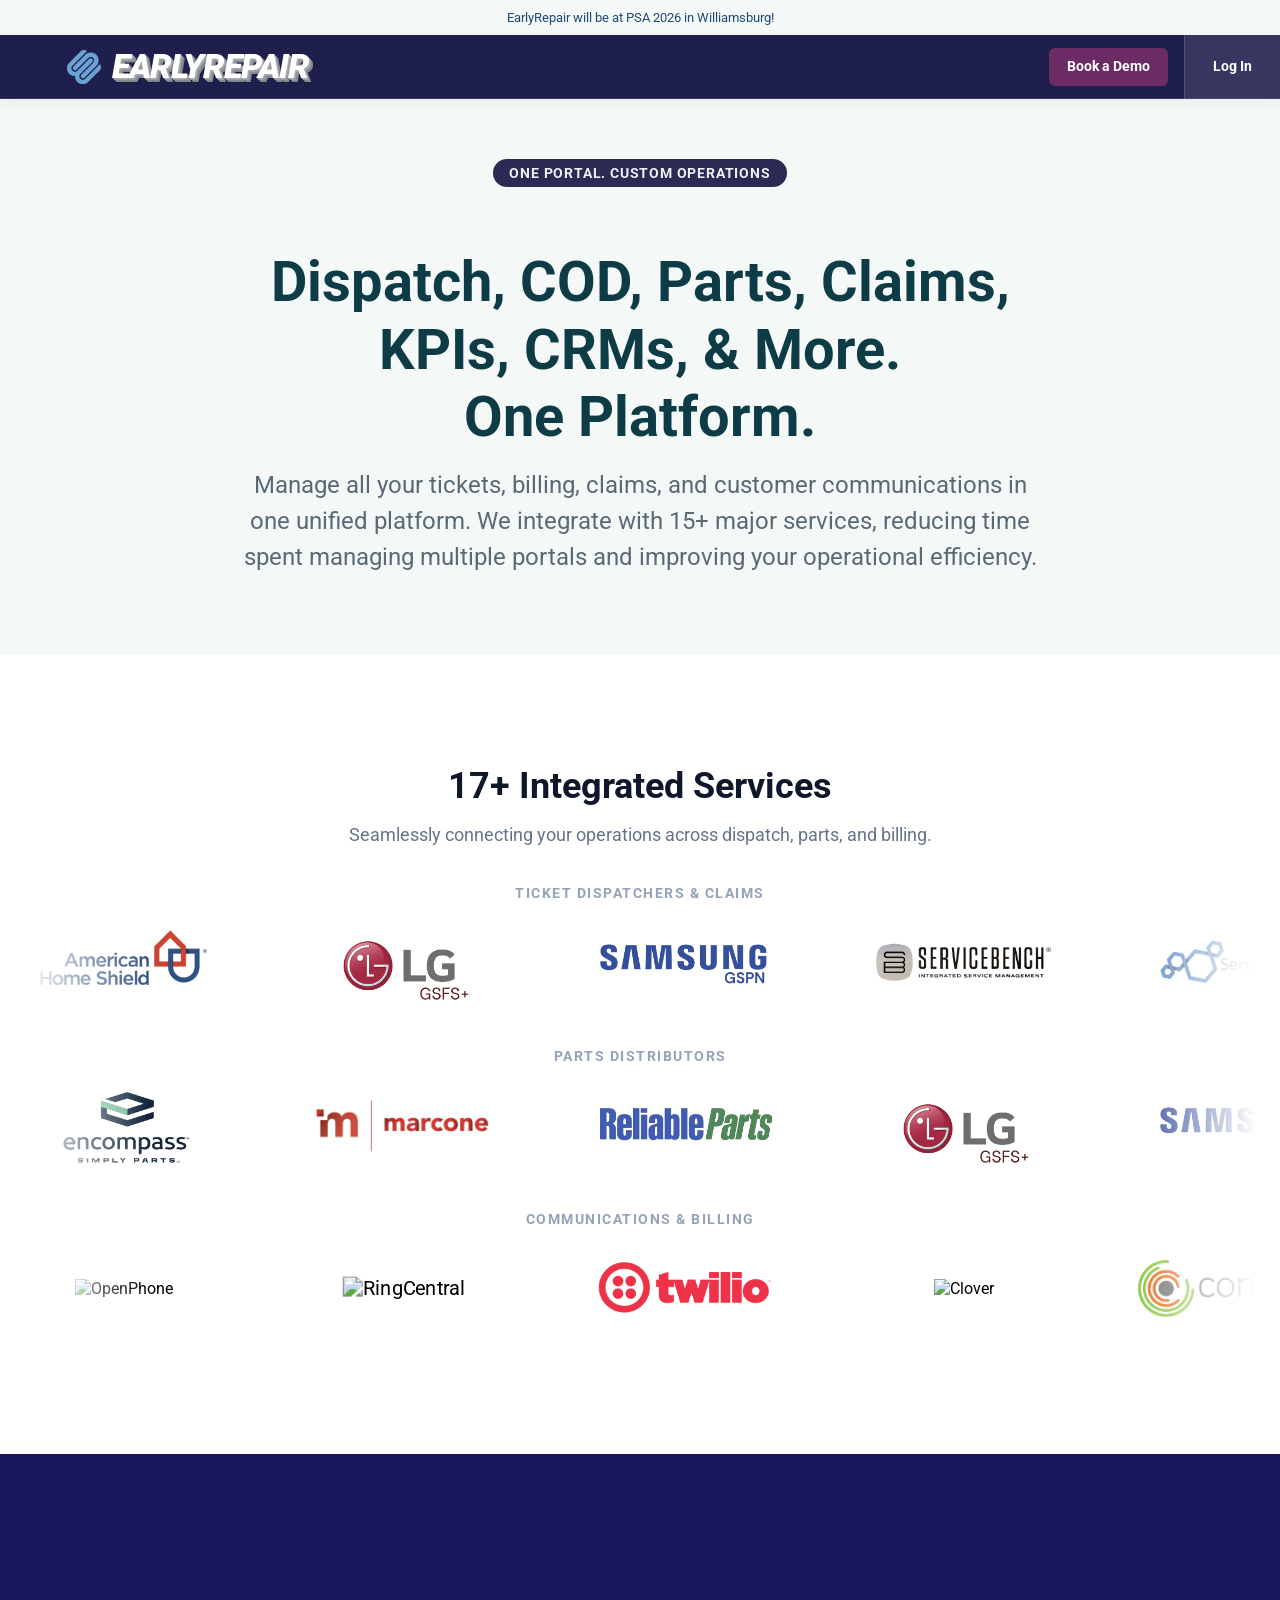
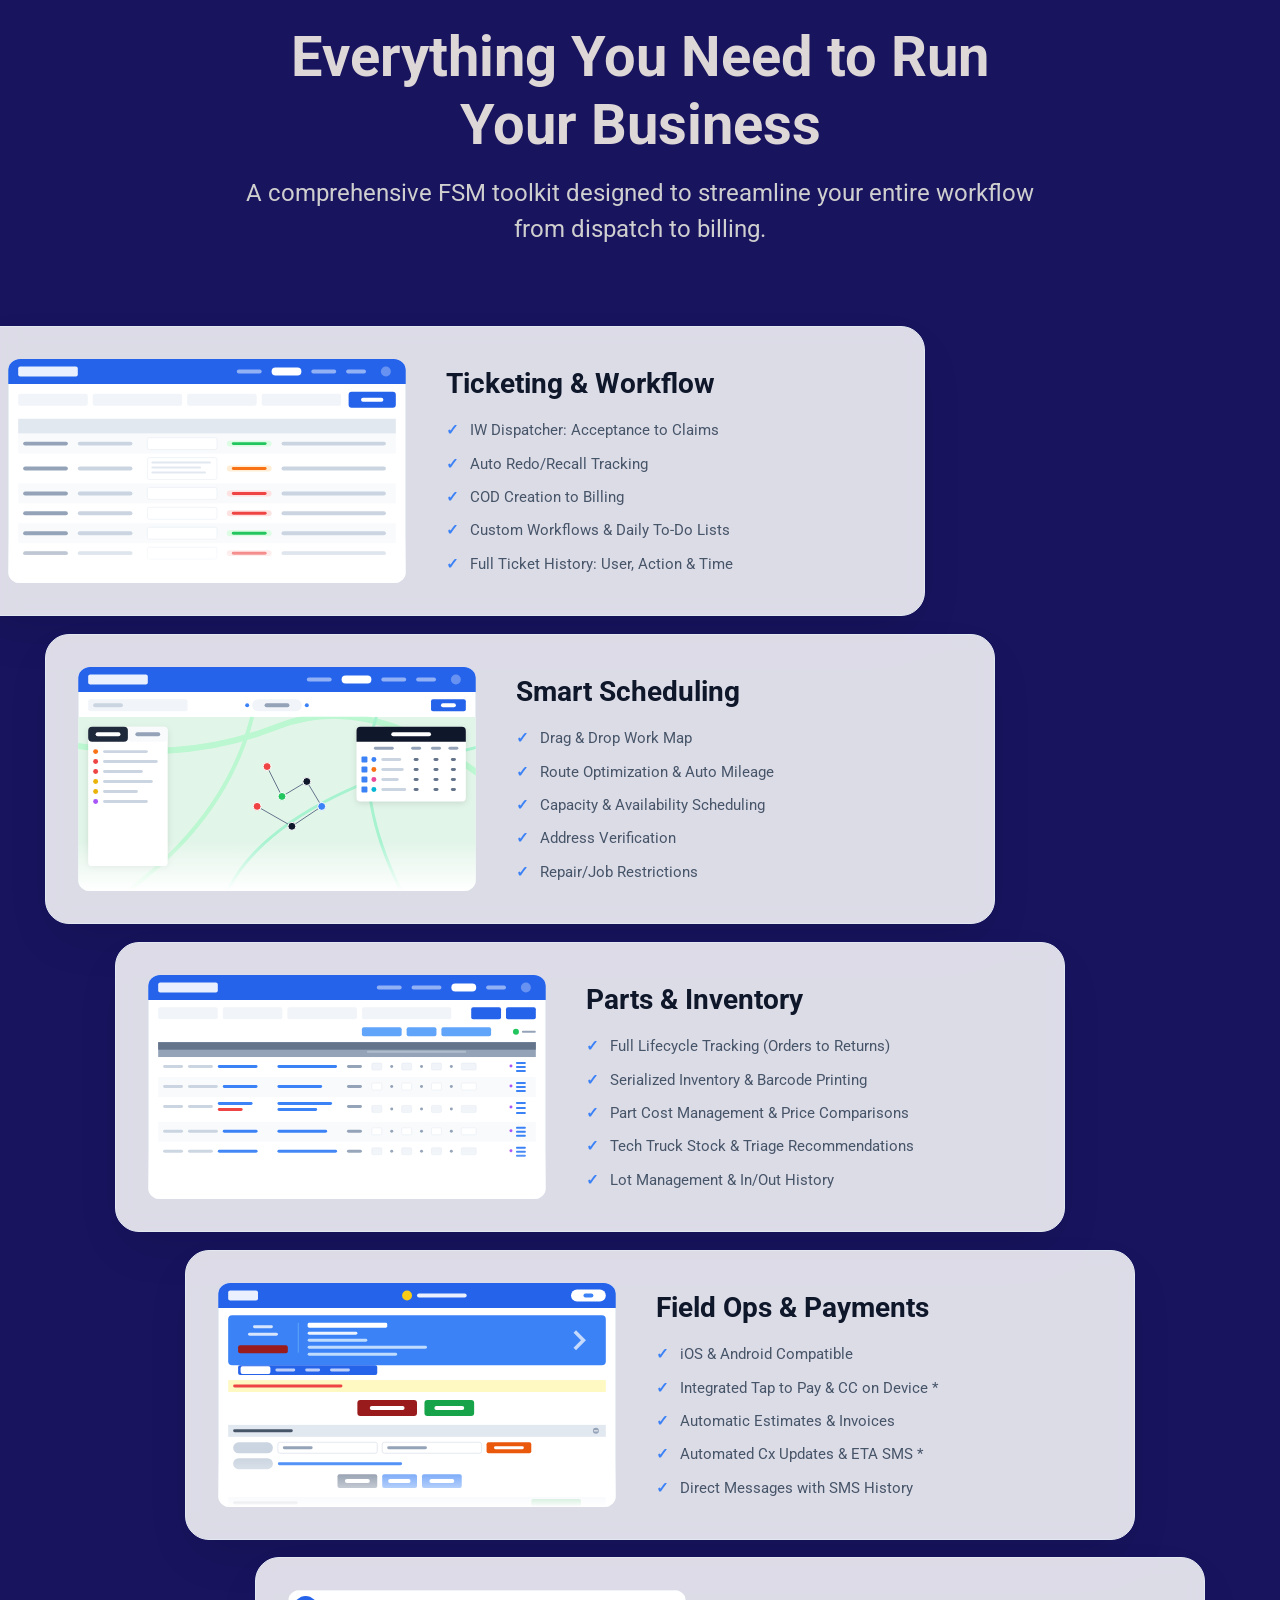
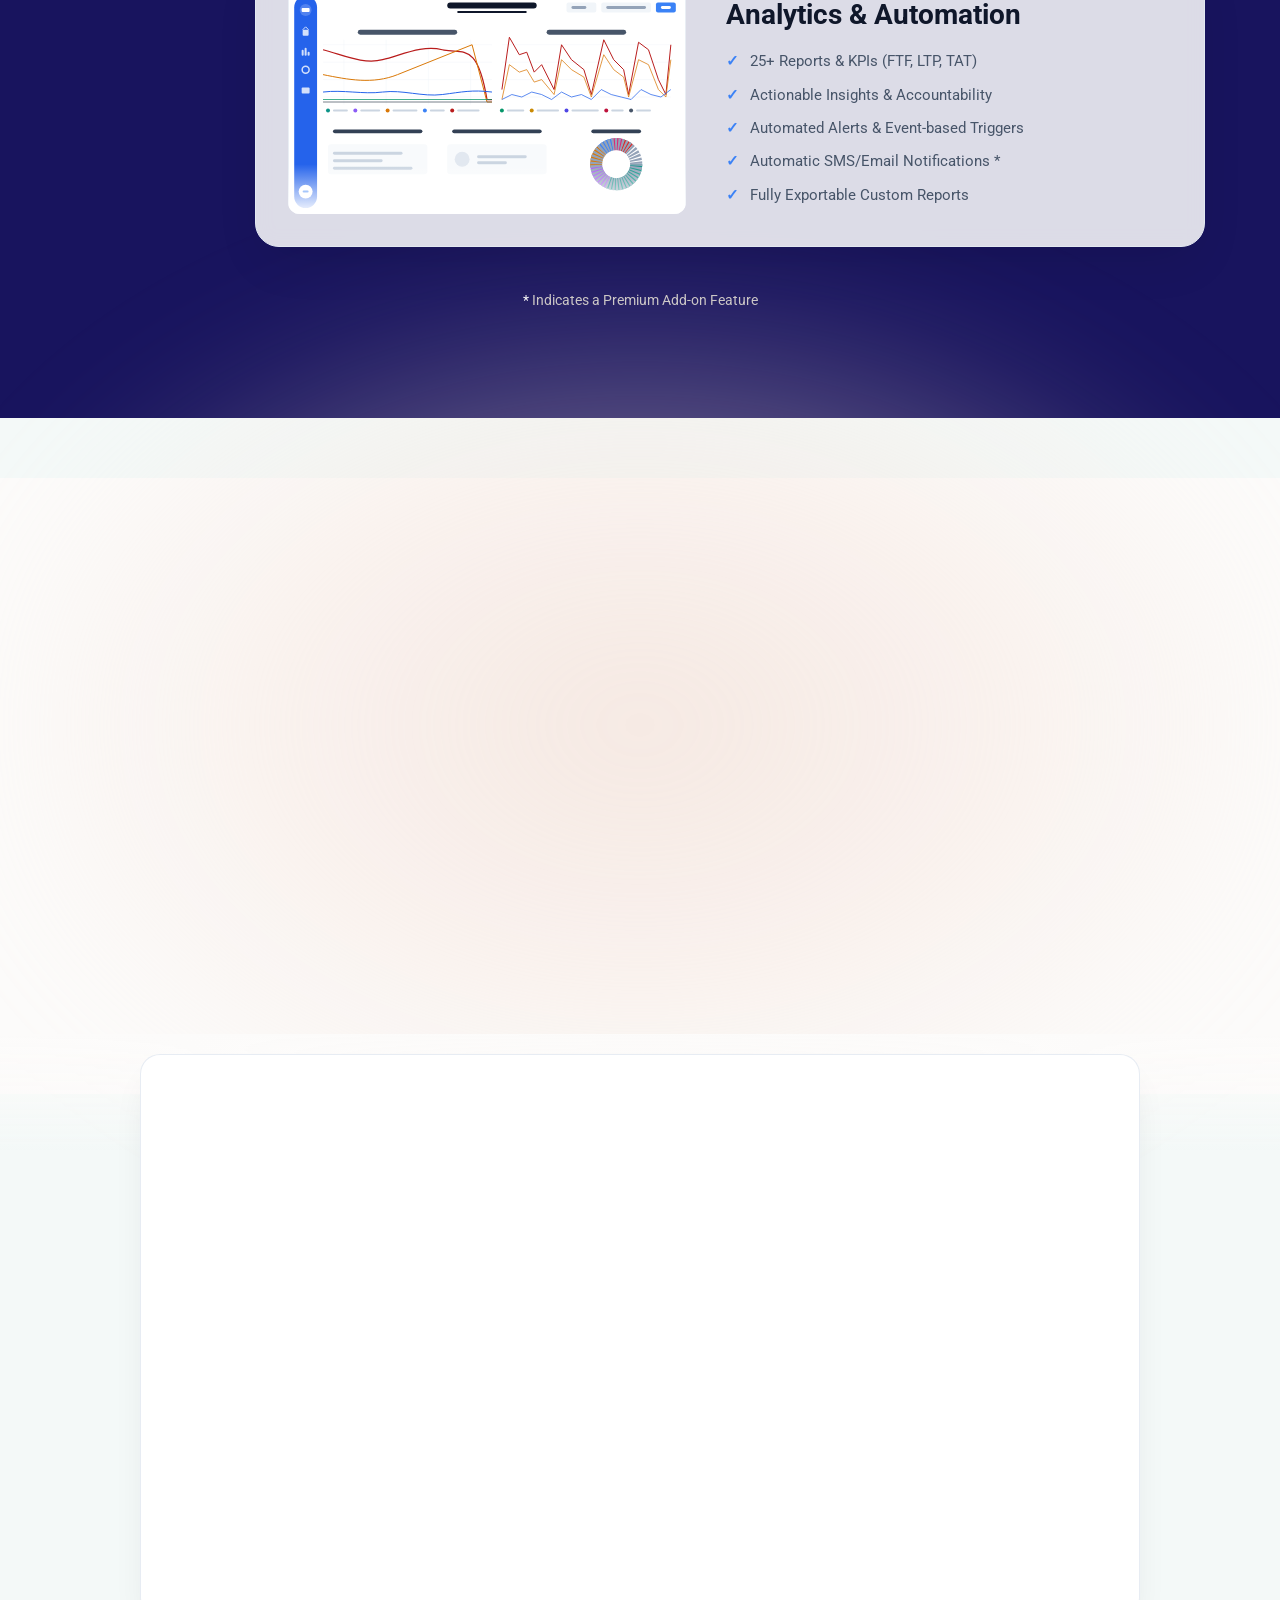
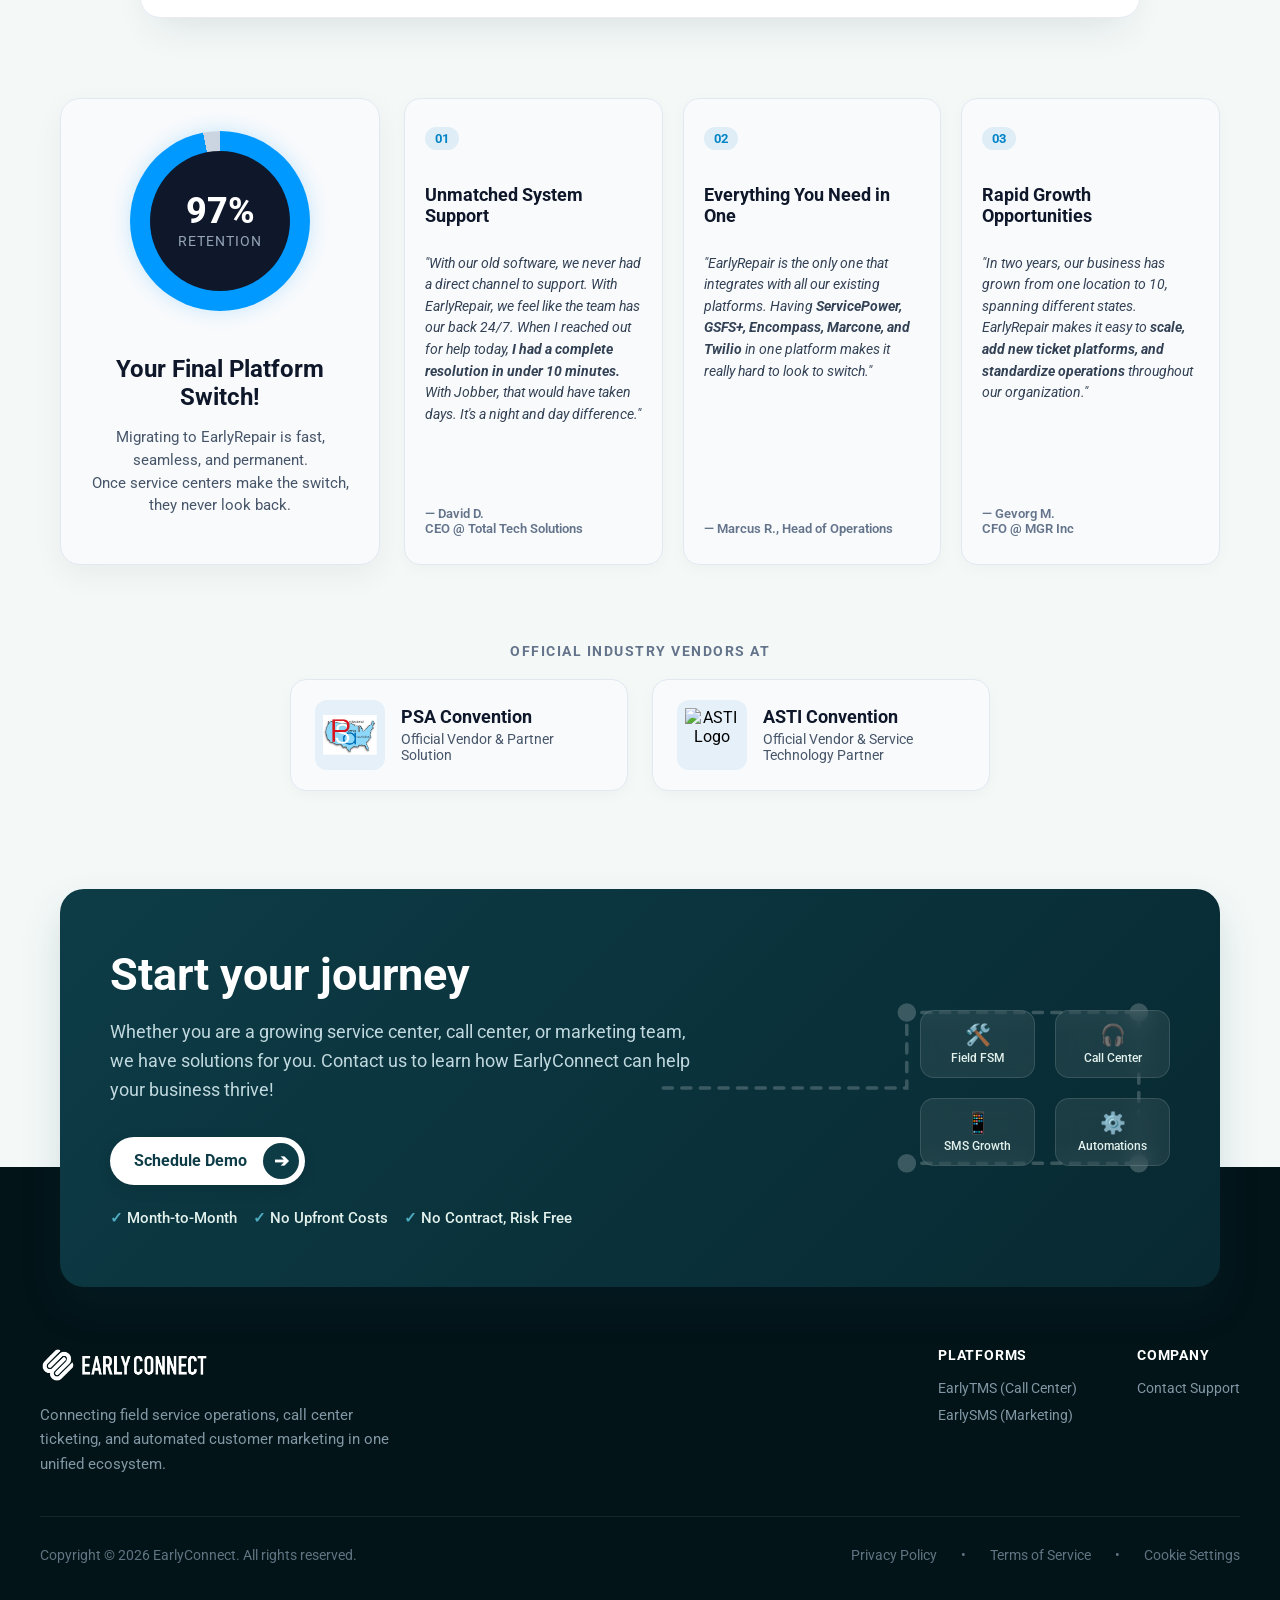
==== index.html @ c6033250 "Add files via upload Added retention and customer quotes. Do not publish until I get permission from" ====
<!DOCTYPE html>
<html lang="en">
<head>
    <meta charset="UTF-8">
    <meta name="viewport" content="width=device-width, initial-scale=1.0">
    <title>EarlyRepair FSM</title>
    <link rel="icon" type="image/png" href="media/logo_symbol_2.png">
    
    <!-- External Stylesheets -->
    <link rel="stylesheet" href="css/ex-common33.css">
    <link rel="stylesheet" href="css/erlandingstyles.css">
    
    <!-- Google Fonts -->
    <link rel="preconnect" href="https://fonts.googleapis.com">
    <link rel="preconnect" href="https://fonts.gstatic.com" crossorigin>
    <link href="https://fonts.googleapis.com/css2?family=Roboto:wght@400;500;700&display=swap" rel="stylesheet">
</head>
<body>

    <!-- Top Announcement Bar -->
    <div class="announcement-bar">
        EarlyRepair will be at PSA 2026 in Williamsburg!
    </div>

<!-- Sticky Full-Width Header -->
<header class="floating-pill">
    <!-- Brand Logo -->
    <a href="#" class="header-logo">
        <img src="media/logo_symbol_2.png" alt="EarlyRepair Icon">
        <span class="logo-text">EARLYREPAIR</span>
    </a>

    <!-- Center Navigation Links -->
    <ul class="top-menu">

    </ul>

    <!-- Right Action Buttons -->
    <div class="header-actions">
        <a href="https://www.earlyconnect.com/demo.html" class="demo-btn">Book a Demo</a>
        <a href="/login.html" class="login-btn-full">Log In</a>
    </div>
</header>

    <!-- Main Background Wrapper -->
    <div class="main-wrapper">

        <!-- Hero Section Title -->
        <div class="hero-title-section reveal-on-scroll">
            <span class="badge-subtitle">One Portal. Custom Operations</span>

            <h2>Dispatch, COD, Parts, Claims, KPIs, CRMs, &amp; More.<br> One Platform.</h2>

            <p>
                Manage all your tickets, billing, claims, and customer communications in one unified platform. We integrate with 15+ major services, reducing time spent managing multiple portals and improving your operational efficiency.
            </p>
        </div>


        <section class="marquee-section">
        <div class="marquee-container">
            
            <div class="marquee-header">
            <h2>17+ Integrated Services</h2>
            <p>Seamlessly connecting your operations across dispatch, parts, and billing.</p>
            </div>

            <!-- 1. TICKET DISPATCHERS & CLAIMS -->
            <div class="marquee-group">
            <h3 class="marquee-title">Ticket Dispatchers & Claims</h3>
            <div class="marquee-wrapper">
                <div class="marquee-track">
                <!-- Set 1 -->
                <div class="marquee-item"><img src="media/logos/AmericanHomeShield.png" alt="AHS"></div>
                <div class="marquee-item"><img src="media/logos/LGGSFS.png" alt="LG GSFS+"></div>
                <div class="marquee-item"><img src="media/logos/SamsungGSPN.png" alt="Samsung GSPN"></div>
                <div class="marquee-item"><img src="media/logos/ServiceBench.png" alt="ServiceBench"></div>
                <div class="marquee-item"><img src="media/logos/ServicePower.png" alt="ServicePower"></div>
                <!-- Set 2 (Duplicated for seamless infinite loop) -->
                <div class="marquee-item"><img src="media/logos/AmericanHomeShield.png" alt="AHS"></div>
                <div class="marquee-item"><img src="media/logos/LGGSFS.png" alt="LG GSFS+"></div>
                <div class="marquee-item"><img src="media/logos/SamsungGSPN.png" alt="Samsung GSPN"></div>
                <div class="marquee-item"><img src="media/logos/ServiceBench.png" alt="ServiceBench"></div>
                <div class="marquee-item"><img src="media/logos/ServicePower.png" alt="ServicePower"></div>
                </div>
            </div>
            </div>

            <!-- 2. PARTS DISTRIBUTORS -->
            <div class="marquee-group">
            <h3 class="marquee-title">Parts Distributors</h3>
            <div class="marquee-wrapper">
                <!-- Adding reverse class to scroll the opposite direction -->
                <div class="marquee-track reverse">
                <!-- Set 1 -->
                <div class="marquee-item"><img src="media/logos/Encompass.png" alt="Encompass"></div>
                <div class="marquee-item"><img src="media/logos/Marcone.png" alt="Marcone"></div>
                <div class="marquee-item"><img src="media/logos/ReliableParts.png" alt="Reliable Parts"></div>
                <div class="marquee-item"><img src="media/logos/LGGSFS.png" alt="LG GSFS+"></div>
                <div class="marquee-item"><img src="media/logos/SamsungGSPN.png" alt="Samsung GSPN"></div>

                <!-- Set 2 -->
                <div class="marquee-item"><img src="media/logos/Encompass.png" alt="Encompass"></div>
                <div class="marquee-item"><img src="media/logos/Marcone.png" alt="Marcone"></div>
                <div class="marquee-item"><img src="media/logos/ReliableParts.png" alt="Reliable Parts"></div>
                <div class="marquee-item"><img src="media/logos/LGGSFS.png" alt="LG GSFS+"></div>
                <div class="marquee-item"><img src="media/logos/SamsungGSPN.png" alt="Samsung GSPN"></div>
                </div>
            </div>
            </div>

            <!-- 3. COMMUNICATIONS & BILLING -->
            <div class="marquee-group">
            <h3 class="marquee-title">Communications & Billing</h3>
            <div class="marquee-wrapper">
                <div class="marquee-track">
                <!-- Set 1 -->
                <div class="marquee-item"><img src="media/logos/OpenPhone.png" alt="OpenPhone"></div>
                <div class="marquee-item"><img src="media/logos/RingCentral.png" alt="RingCentral"></div>
                <div class="marquee-item"><img src="media/logos/Twilio.png" alt="Twilio"></div>
                <div class="marquee-item"><img src="media/logos/Clover.png" alt="Clover"></div>
                <div class="marquee-item"><img src="media/logos/Converge.png" alt="Converge"></div>
                <div class="marquee-item"><img src="media/logos/Square.png" alt="Square"></div>
                <div class="marquee-item"><img src="media/logos/iWallet.png" alt="iWallet"></div>

                <!-- Set 2 -->
                <div class="marquee-item"><img src="media/logos/OpenPhone.png" alt="OpenPhone"></div>
                <div class="marquee-item"><img src="media/logos/RingCentral.png" alt="RingCentral"></div>
                <div class="marquee-item"><img src="media/logos/Twilio.png" alt="Twilio"></div>
                <div class="marquee-item"><img src="media/logos/Clover.png" alt="Clover"></div>
                <div class="marquee-item"><img src="media/logos/Converge.png" alt="Converge"></div>
                <div class="marquee-item"><img src="media/logos/Square.png" alt="Square"></div>
                <div class="marquee-item"><img src="media/logos/iWallet.png" alt="iWallet"></div>
                </div>
            </div>
            </div>

        </div>
        </section>


    <section class="features-section">
    <div class="features-container">
        <div class="hero-title-section reveal-on-scroll">

        <h2 style="color: #ddd7d7">Everything You Need to Run Your Business</h2>
        <p style="color: #cfcfcf">A comprehensive FSM toolkit designed to streamline your entire workflow from dispatch to billing.</p>
        </div>

        <!-- Notice the new wrapper class: features-stack -->
        <div class="features-stack">
        
        <!-- Card 1 -->
        <div class="feature-card">
            <div class="card-image">
            <!-- Replace this src with your actual app screenshot/image -->
            <img src="media/svg/tickets.svg" alt="Ticketing and Workflow">
            </div>
            <div class="card-content">
            <h3>Ticketing & Workflow</h3>
            <ul>
                <li>IW Dispatcher: Acceptance to Claims</li>
                <li>Auto Redo/Recall Tracking</li>
                <li>COD Creation to Billing</li>
                <li>Custom Workflows & Daily To-Do Lists</li>
                <li>Full Ticket History: User, Action & Time</li>
            </ul>
            </div>
        </div>

        <!-- Card 2 -->
        <div class="feature-card">
            <div class="card-image">
            <img src="media/svg/workmap.svg" alt="Smart Scheduling">
            </div>
            <div class="card-content">
            <h3>Smart Scheduling</h3>
            <ul>
                <li>Drag & Drop Work Map</li>
                <li>Route Optimization & Auto Mileage</li>
                <li>Capacity & Availability Scheduling</li>
                <li>Address Verification</li>
                <li>Repair/Job Restrictions</li>
            </ul>
            </div>
        </div>

        <!-- Card 3 -->
        <div class="feature-card">
            <div class="card-image">
            <img src="media/svg/parts.svg" alt="Parts and Inventory">
            </div>
            <div class="card-content">
            <h3>Parts & Inventory</h3>
            <ul>
                <li>Full Lifecycle Tracking (Orders to Returns)</li>
                <li>Serialized Inventory & Barcode Printing</li>
                <li>Part Cost Management & Price Comparisons</li>
                <li>Tech Truck Stock & Triage Recommendations</li>
                <li>Lot Management & In/Out History</li>
            </ul>
            </div>
        </div>

        <!-- Card 4 -->
        <div class="feature-card">
            <div class="card-image">
            <img src="media/svg/mobile.svg" alt="Field Ops and Payments">
            </div>
            <div class="card-content">
            <h3>Field Ops & Payments</h3>
            <ul>
                <li>iOS & Android Compatible</li>
                <li>Integrated Tap to Pay & CC on Device <span class="premium-mark">*</span></li>
                <li>Automatic Estimates & Invoices</li>
                <li>Automated Cx Updates & ETA SMS <span class="premium-mark">*</span></li>
                <li>Direct Messages with SMS History</li>
            </ul>
            </div>
        </div>

        <!-- Card 5 -->
        <div class="feature-card">
            <div class="card-image">
            <img src="media/svg/reports.svg" alt="Analytics and Automation">
            </div>
            <div class="card-content">
            <h3>Analytics & Automation</h3>
            <ul>
                <li>25+ Reports & KPIs (FTF, LTP, TAT)</li>
                <li>Actionable Insights & Accountability</li>
                <li>Automated Alerts & Event-based Triggers</li>
                <li>Automatic SMS/Email Notifications <span class="premium-mark">*</span></li>
                <li>Fully Exportable Custom Reports</li>
            </ul>
            </div>
        </div>

        </div>
        
        <!-- Premium Feature Footer -->
        <div class="premium-footer"; style="color: #cac6c6">
        <span class="premium-mark"; style="color: #ffffff">*</span> Indicates a Premium Add-on Feature
        </div>

    </div>
    </section>

        <!-- Problems We Solve Section -->
        <div class="problems-section-wrapper">
            <div class="container">
                <section class="problems-section">
                    <div class="reveal-on-scroll section-header">
                        <span class="section-badge">Built for Service Excellence</span>
                        <h2>Why Choose EarlyRepair</h2>
                    </div>

                    <div class="problems-grid">
                        <!-- Card 1: Portal Hopping -->
                        <div class="reveal-on-scroll delay-1 problem-card">
                            <div>
                                <div class="card-tag">One Portal FSM</div>
                                <h3>No More Portal Hopping</h3>
                                <p class="problem-text">
                                    <span>✕</span> Lost tickets, delayed claims, forgotten customers, 12+ logins.
                                </p>
                                <p class="solution-text">
                                    Manage all your tickets, parts, claims, and customer communications in one unified platform to create one unified workflow for your service center.
                                </p>
                            </div>
                        </div>

                        <!-- Card 2: TMS -->
                        <div class="reveal-on-scroll delay-2 problem-card">
                            <div>
                                <div class="card-tag">Accurate, Integrated Parts</div>
                                <h3>No More Parts/Invoice Limbo</h3>
                                <p class="problem-text">
                                    <span>✕</span> Lost parts, missing invoices, no history, and no accountability for expensive parts.
                                </p>
                                <p class="solution-text">
                                    Serialized Parts Inventory, Warranty Invoice Tracking, and Full Parts In/Out History keeps you from losing expensive parts and invoice searching headaches.
                                </p>
                            </div>
                        </div>

                        <!-- Card 3: Marketing -->
                        <div class="reveal-on-scroll delay-3 problem-card">
                            <div>
                                <div class="card-tag">Market Leading System Support</div>
                                <h3>No More Waiting Weeks for Support</h3>
                                <p class="problem-text">
                                    <span>✕</span> Unanswered support tickets, delayed responses, and frustrating AI chatbots.
                                </p>
                                <p class="solution-text">
                                    We provide direct access to our support team and take pride in the speed and efficiency of our support, so you can get back to business without unnecessary delays.
                                </p>
                            </div>
                        </div>
                    </div>
                </section>
            </div>
        </div>
<!-- Video Showcase Section -->
<section class="video-showcase-section">
  <!-- Desktop / Tablet Embed -->
  <div class="video-container-wrapper desktop-video-only">
    <div class="tella-responsive-embed">
      <iframe
        src="https://www.tella.tv/video/vid_cmjbu11z2001804l44kgog81q/embed?b=0&title=1&a=1&loop=0&t=0&muted=0&wt=1&o=1"
        allow="autoplay; fullscreen; picture-in-picture"
        webkitallowfullscreen
        mozallowfullscreen
        allowfullscreen
        frameborder="0"
        class="tella-iframe"
      ></iframe>
    </div>
  </div>

  <!-- Mobile Only Button Container -->
  <div class="mobile-video-cta-wrapper">
    <a 
      href="https://www.tella.tv/video/vid_cmjbu11z2001804l44kgog81q" 
      target="_blank" 
      rel="noopener noreferrer" 
      class="mobile-video-btn"
    >
      <span class="play-icon">▶</span>
      <span>Watch Demo Video</span>
    </a>
  </div>
</section>


  <script async src="https://js.tella.tv/embed/v1.js"></script>


<!-- Customer Retention Showcase Section -->
<section class="retention-section">
  <div class="retention-container">
    
    <!-- Left Column: Pie Chart Stat -->
    <div class="retention-stat-card">
      <div class="pie-chart-wrapper">
        <div class="pie-chart" style="--percentage: 97%;">
          <div class="pie-center">
            <span class="stat-number">97%</span>
            <span class="stat-label">Retention</span>
          </div>
        </div>
      </div>
      <div class="stat-content">
        <h2 class="retention-title">Your Final Platform Switch!</h2>
        <p class="retention-subtitle">Migrating to EarlyRepair is fast, seamless, and permanent. <br>Once service centers make the switch, they never look back.</p>
      </div>
    </div>

    <!-- Right Column: 3 Reason Cards -->
    <div class="reasons-grid">
      
      <!-- Card 1 -->
      <div class="reason-card">
        <div class="reason-badge">01</div>
        <h3 class="reason-title">Unmatched System Support</h3>
        <p class="reason-quote">"With our old software, we never had a direct channel to support. With EarlyRepair, we feel like the team has our back 24/7. When I reached out for help today,<b> I had a complete resolution in under 10 minutes.</b> With Jobber, that would have taken days. It's a night and day difference."</p>
        <span class="quote-author">— David D. <br> CEO @ Total Tech Solutions</span>
      </div>

      <!-- Card 2 -->
      <div class="reason-card">
        <div class="reason-badge">02</div>
        <h3 class="reason-title">Everything You Need in One</h3>
        <p class="reason-quote">"EarlyRepair is the only one that integrates with all our existing platforms. Having <b>ServicePower, GSFS+, Encompass, Marcone, and Twilio </b> in one platform makes it really hard to look to switch."</p>
        <span class="quote-author">— Marcus R., Head of Operations</span>
      </div>

      <!-- Card 3 -->
      <div class="reason-card">
        <div class="reason-badge">03</div>
        <h3 class="reason-title">Rapid Growth Opportunities</h3>
        <p class="reason-quote">"In two years, our business has grown from one location to 10, spanning different states. EarlyRepair makes it easy to <b>scale, add new ticket platforms, and standardize operations </b>throughout our organization."</p>
        <span class="quote-author">— Gevorg M. <br> CFO @ MGR Inc</span>
      </div>

    </div>

  </div>
</section>

<br>
<br>
<!-- Vendor Conventions Section -->
<section class="conventions-section">
  <div class="conventions-container">
    <span class="conventions-label">Official Industry Vendors At</span>
    <div class="conventions-grid">
      
      <!-- PSA Card -->
      <div class="convention-card">
        <div class="convention-badge">
          <img src="media/logos/PSA.png" alt="PSA Logo">
        </div>
        <div class="convention-info">
          <h3 class="convention-name">PSA Convention</h3>
          <p class="convention-desc">Official Vendor & Partner Solution</p>
        </div>
      </div>

      <!-- ASTI Card -->
      <div class="convention-card">
        <div class="convention-badge">
          <img src="media/logos/ASTI.png" alt="ASTI Logo">
        </div>
        <div class="convention-info">
          <h3 class="convention-name">ASTI Convention</h3>
          <p class="convention-desc">Official Vendor & Service Technology Partner</p>
        </div>
      </div>

    </div>
  </div>
</section>

<br>
<br>


        <!-- Call to Action Banner Section -->
        <section class="reveal-on-scroll cta-banner-wrapper">
            <div class="cta-banner">
                <!-- SVG Animated Path Graphics -->
                <svg class="cta-banner-bg-svg" viewBox="0 0 500 300" fill="none" xmlns="http://www.w3.org/2000/svg">
                    <path id="animatedDottedPath" 
                        d="M 20 150 H 230 V 85 H 430 V 215 H 230" 
                        stroke="#ffffff" 
                        stroke-width="3" 
                        stroke-dasharray="8 8" 
                        stroke-linecap="round"/>
                    
                    <circle class="path-node node-1" cx="230" cy="85" r="8" fill="#ffffff"/>
                    <circle class="path-node node-2" cx="430" cy="85" r="8" fill="#ffffff"/>
                    <circle class="path-node node-3" cx="430" cy="215" r="8" fill="#ffffff"/>
                    <circle class="path-node node-4" cx="230" cy="215" r="8" fill="#ffffff"/>
                </svg>

            <div class="cta-content">
                <h2>Start your journey</h2>
                <p>
                    Whether you are a growing service center, call center, or marketing team, we have solutions for you. Contact us to learn how EarlyConnect can help your business thrive!
                </p>
                
                <a href="earlyconnect.com/demo.html" class="cta-btn-pill">
                    <span>Schedule Demo</span>
                    <span class="arrow-icon">➔</span>
                </a>

                <!-- New Pricing Micro-Text -->
                <div class="cta-pricing-tags">
                    <span><b style="color: #4eabc0;">✓</b> Month-to-Month</span>
                    <span><b style="color: #4eabc0;">✓</b> No Upfront Costs</span>
                    <span><b style="color: #4eabc0;">✓</b> No Contract, Risk Free</span>
                </div>
            </div>

                <div class="cta-banner-icons">
                    <div class="cta-icon-box">
                        <div class="icon">🛠️</div>
                        <div class="label">Field FSM</div>
                    </div>
                    <div class="cta-icon-box">
                        <div class="icon">🎧</div>
                        <div class="label">Call Center</div>
                    </div>
                    <div class="cta-icon-box">
                        <div class="icon">📱</div>
                        <div class="label">SMS Growth</div>
                    </div>
                    <div class="cta-icon-box">
                        <div class="icon">⚙️</div>
                        <div class="label">Automations</div>
                    </div>
                </div>
            </div>
        </section>

        <!-- Dark Navy Footer Section -->
        <footer class="main-footer">
            <div class="footer-container">
                <div class="footer-top">
                    <div class="footer-brand">
                        <img src="media/logo_color_B1.png" alt="EarlyConnect Logo" class="footer-logo">
                        <p>
                            Connecting field service operations, call center ticketing, and automated customer marketing in one unified ecosystem.
                        </p>
                    </div>

                    <div class="footer-links-group">
                        <div class="footer-col">
                            <h4>Platforms</h4>
                            <ul>
                                <li><a href="https://tms.earlyconnect.com/">EarlyTMS (Call Center)</a></li>
                                <li><a href="https://sms.earlyconnect.com/">EarlySMS (Marketing)</a></li>
                            </ul>
                        </div>

                        <div class="footer-col">
                            <h4>Company</h4>
                            <ul>
                                <li><a href="https://www.earlyconnect.com/Contact/">Contact Support</a></li>
                            </ul>
                        </div>
                    </div>
                </div>

                <div class="footer-bottom">
                    <div>Copyright © 2026 EarlyConnect. All rights reserved.</div>
                    <div class="footer-legal">
                        <a href="#">Privacy Policy</a>
                        <span>•</span>
                        <a href="#">Terms of Service</a>
                        <span>•</span>
                        <a href="#">Cookie Settings</a>
                    </div>
                </div>
            </div>
        </footer>

    </div>

    <!-- Modular JS File -->
    <script src="js/index.js" defer></script>
</body>
</html>
---- css/ex-common33.css ----
label:after { content: ""; clear: both; }
/* input's initial css */
input[type=email], input[type=number], input[type=password], input[type=tel], input[type=text], input[type=time], input[type=date], input[type=month], input[type=search], input[type=week] { height: 35px; border-radius: 5px; border: 1px solid #dedede; text-indent: 7px; }
input[type=checkbox], input[type=radio] { vertical-align: middle; width: 20px; height: 20px; margin: auto 3px auto auto; }
input[type=checkbox] + a { vertical-align: middle; margin-left: 3px; margin-top: auto; margin-bottom: auto; font-weight: normal; }
input[type=checkbox] + label, input[type=radio] + label { vertical-align: middle; margin-left: 3px; margin-top: auto; margin-bottom: auto; font-weight: normal; /*min-width: 70px;*/ }
input[type=email], input[type=number], input[type=password], input[type=text] { padding: 0; width: 100%; }
input[type=number] { text-align: right; padding-right: 7px; }
input[type=time], input[type=date], input[type=month], input[type=week], input[type=tel] { padding: 0; width: 120px; }
input:focus { border: 1px solid black; }
select { height: 35px; padding: 0; border: 1px solid #dedede; border-radius: .25rem; text-indent: 7px; width: 100%; }
textarea { padding: .375rem .3rem; border: 1px solid #dedede; width: 100%; }
a { color: blue; }
a:hover, a:visited { text-decoration: none; }
div { vertical-align: middle; }
:disabled { background-color: lightgray; }
div.guidedInputBox { position: relative; }
div.guidedInputBox input { width: 100%; border: 0; border-radius: 5px; outline: none; color: black; font-size: 1em; transition: 0.5s; }
div.guidedInputBox span { position: absolute; left: 0; padding: 10px; pointer-events: none; font-size: 1em; color: rgba(0,0,0,0.5); text-transform: uppercase; }
div.guidedInputBox input:valid ~ span, div.guidedInputBox input:focus ~ span { color: white; transform: translateX(10px) translateY(-4px); font-size: 0.65em; padding: 0 10px; background: darkslategray; border-left: 1px solid white; border-right: 1px solid white; letter-spacing: 0.2em; }
div.guidedInputBox input:valid, div.guidedInputBox input:focus { border: 1px solid white; }
/* Table */
table.ex_table01 { border-top: 2px solid darkblue; border-bottom: 1px solid darkblue; }
table.ex_table01 > tbody > tr > th { background-color: lightgray; padding: 7px 10px; font-size: medium; font-weight: normal; }
table.ex_table01 > tbody > tr > td { background-color: white; padding: 7px 10px; font-size: medium; font-weight: normal; }
table.ex-table101 > thead > tr > th, table.ex-table101 > tbody > tr > th { padding-left: 5px; }
/* Tab */
.tab_block { display: flex; flex-wrap: wrap; }
.tab_each { display: none; order: 1; width: 100%; }
.tab_block > label { background-color: #f0f0f0; color: black; padding: 17px 10px; width: auto; text-align: center; cursor: pointer; border-right: 1px solid #eee; border-bottom: 1px solid #eee; transition: all 600ms ease-in-out; border-top-left-radius: 10px; border-top-right-radius: 10px; }
.tab_block > input[type="radio"] { display: none; }
.tab_block > input[type="radio"] + label:hover { background-color: lightgray; }
.tab_block > input[type="radio"]:checked + label { background: dodgerblue; color: white; border-right: 1px solid transparent; border-bottom: 1px solid transparent; }
.tab_block > input[type="radio"]:checked + label + .tab_each { display: block; }
/* Tab (old version) */
.tab { padding: 0; background-color: #f1f1f1; border-top-left-radius: 10px; border-top-right-radius: 10px; display: inline-block; }
.tab li { background-color: inherit; float: left; border: none; outline: none; cursor: pointer; padding: 14px 16px; transition: 0.3s; font-size: 17px; border-top-left-radius: 10px; border-top-right-radius: 10px; }
.tab li:hover { background-color: #ddd; }
.tab li.active { background-color: #4285f4; color: white; }
.tabcontent { display: none; /*padding: 6px 0;*/ border-top: none; }
/* Hide Number Arrow */
input::-webkit-outer-spin-button, input::-webkit-inner-spin-button { -webkit-appearance: none; margin: 0; }
/* Chrome, Safari, Edge, Opera */ 
input[type=number] { -moz-appearance: textfield; }
/* Firefox */
/* Top Menu */
ul.top-menu { position: absolute; right: 66px; top: 64px; }
ul.top-menu > li { float: left; margin-left: 5px; }
ul.top-menu > li.has-submenu { position: relative; }
ul.top-menu > li > a { color: white; padding: 6px 25px; border: 1px solid white; border-radius: 5px; }
ul.top-menu > li > a:hover { background-color: darkcyan; color: white !important; }
ul.top-menu > li.has-submenu > ul.submenu { display: none; list-style-type: none; position: absolute; padding: 0; width: max-content; right: 0; background-color: darkcyan; border: solid 1px #f0f0f0; z-index: 100; top: 20px; }
ul.top-menu > li.has-submenu:hover > ul.submenu { display: block; color: white !important; }
ul.top-menu > li.has-submenu > ul.submenu > li { float: none; min-width: 110px; }
ul.top-menu > li.has-submenu > ul.submenu > li:hover { background-color: dodgerblue; }
ul.top-menu > li.has-submenu > ul.submenu > li > a { color: white; font-weight: normal; font-size: 13px; padding: 3px 10px; line-height: 30px; width: 200px; display: block; }
ul.top-menu > li.has-submenu > ul.submenu > li:hover > a { color: white; }
/* File Upload */
label.myUpload { display: inline-block; }
label.myUpload > input[type="file"] { position: fixed; top: -1000px; }
label.myUpload > span { cursor: pointer; }
/* buttons */
.ex_btn { display: inline-block; padding: 3px 10px; color: white !important; font: 11px/11px Tahoma,arial,sans-serif,'Fontawesome'; border-radius: 3px; background-color: dodgerblue; border: 0; text-decoration: none; -webkit-user-select: none; user-select: none; }
.ex_btnS { display: inline-block; padding: 5px 10px; color: white !important; font: 12px/14px Tahoma,arial,sans-serif,'Fontawesome'; border-radius: 3px; background-color: dodgerblue; border: 0; text-decoration: none; -webkit-user-select: none; user-select: none; }
.ex_btnM { display: inline-block; padding: 7px 15px; color: white !important; font: 14px/14px Tahoma,arial,sans-serif,'Fontawesome'; border-radius: 5px; background-color: dodgerblue; border: 0; text-decoration: none; -webkit-user-select: none; user-select: none; }
.ex_btnL { display: inline-block; padding: 8px 20px; color: white !important; font: 17px/17px Tahoma,arial,sans-serif,'Fontawesome'; border-radius: 8px; background-color: dodgerblue; border: 0; text-decoration: none; -webkit-user-select: none; user-select: none; }
.ex_btn:hover, .ex_btnS:hover, .ex_btnM:hover, .ex_btnL:hover { color: beige; }
.ex_btn.medium, .ex_btnS.medium, .ex_btnM.medium, .ex_btnL.medium { padding: 8px 20px; font-size: 12px; }
.ex_btn.blue, .ex_btnS.blue, .ex_btnM.blue, .ex_btnL.blue { background-color: dodgerblue; }
.ex_btn.darkblue, .ex_btnS.darkblue, .ex_btnM.darkblue, .ex_btnL.darkblue { background-color: darkblue; }
.ex_btn.darkgreen, .ex_btnS.darkgreen, .ex_btnM.darkgreen, .ex_btnL.darkgreen { background-color: darkgreen; }
.ex_btn.darkred, .ex_btnS.darkred, .ex_btnM.darkred, .ex_btnL.darkred { background-color: darkred; }
.ex_btn.gray, .ex_btnS.gray, .ex_btnM.gray, .ex_btnL.gray { background-color: #666; }
.ex_btn.green, .ex_btnS.green, .ex_btnM.green, .ex_btnL.green { background-color: green; }
.ex_btn.lightgray, .ex_btnS.lightgray, .ex_btnM.lightgray, .ex_btnL.lightgray { background-color: lightgray; }
.ex_btn.red, .ex_btnS.red, .ex_btnM.red, .ex_btnL.red { background-color: red; }
.ex_infobtn { display: inline-block; padding: 3px 10px; color: black !important; font: 11px/11px Tahoma,arial,sans-serif,'Fontawesome'; border-radius: 3px; background-color: white; border: 0; text-decoration: none; border: 2px solid black; }
.ex_infobtnS { display: inline-block; padding: 5px 10px; color: black !important; font: 12px/14px Tahoma,arial,sans-serif,'Fontawesome'; border-radius: 3px; background-color: white; border: 0; text-decoration: none; border: 2px solid black; }
.ex_infobtnM { display: inline-block; padding: 7px 15px; color: black !important; font: 14px/14px Tahoma,arial,sans-serif,'Fontawesome'; border-radius: 5px; background-color: white; border: 0; text-decoration: none; border: 2px solid black; }
.ex_infobtnL { display: inline-block; padding: 8px 20px; color: black !important; font: 17px/17px Tahoma,arial,sans-serif,'Fontawesome'; border-radius: 8px; background-color: white; border: 0; text-decoration: none; border: 2px solid black; }
.ex_infobtn:hover, .ex_infobtnS:hover, .ex_infobtnM:hover, .ex_infobtnL:hover { color: beige; }
.ex_infobtn.blue, .ex_infobtnS.blue, .ex_infobtnM.blue, .ex_infobtnL.blue { color: dodgerblue; border-color: dodgerblue; }
.ex_infobtn.darkblue, .ex_infobtnS.darkblue, .ex_infobtnM.darkblue, .ex_infobtnL.darkblue { color: darkblue; border-color: darkblue; }
.ex_infobtn.darkgreen, .ex_infobtnS.darkgreen, .ex_infobtnM.darkgreen, .ex_infobtnL.darkgreen { color: darkgreen; border-color: darkgreen; }
.ex_infobtn.darkred, .ex_infobtnS.darkred, .ex_infobtnM.darkred, .ex_infobtnL.darkred { color: darkred; border-color: darkred; }
.ex_infobtn.gray, .ex_infobtnS.gray, .ex_infobtnM.gray, .ex_infobtnL.gray { color: #666; border-color: #666; }
.ex_infobtn.lightgray, .ex_infobtnS.lightgray, .ex_infobtnM.lightgray, .ex_infobtnL.lightgray { color: lightgray; border-color: lightgray; }
.ex_infobtn.green, .ex_infobtnS.green, .ex_infobtnM.green, .ex_infobtnL.green { color: green; border-color: green; }
.ex_infobtn.red, .ex_infobtnS.red, .ex_infobtnM.red, .ex_infobtnL.red { color: red; border-color: red; }
.ex_sup { position: relative; top: -5px; text-decoration: none; color: dodgerblue; }
.content_block { margin-top: 10px; background: white; padding: 10px; border-radius: 20px; box-shadow: 3px 3px lightgrey; }
/* Print */
@media print { @page { size: auto; /* auto is the initial value */ margin: 5mm 5mm; /* this affects the margin in the printer settings */ text-align: center; }}
/* datagrid related */
.exPopup .ex-datagrid-wrap .ex-datagrid > tbody > tr > td { padding: 8px 3px; }
/* secondary button */
.btn-secondary.active, .btn-secondary:active, .show > .btn-secondary.dropdown-toggle { color: #fff; background-color: #2764e3; border-color: darkblue; }
.btn-secondary:not(:disabled):not(.disabled).active, .btn-secondary:not(:disabled):not(.disabled):active, .show > .btn-secondary.dropdown-toggle { color: #fff; background-color: #2764e3; border-color: darkblue; }
.solo_link_list:before { content: "\f054"; font-family: FontAwesome; padding-right: 5px; }
.solo_link_list:hover { color: #0060be; }

/* special effect */
/* 1. Shining Text */ .shining_text { position: relative; font-family: sans-serif; text-transform: uppercase; font-size: 2em; letter-spacing: 4px; overflow: hidden; background: linear-gradient(90deg, #000, #fff, #000); background-repeat: no-repeat; background-size: 80%; animation: shining 3s linear infinite; -webkit-text-fill-color: transparent; }
@keyframes shining { 0% { background-position: -500%; }
100% { background-position: 500%; }
}
/* 2. Ticker */
.ticker { position: relative; width: 100%; overflow: hidden; }
.ticker > .scroll { width: 100%; display: flex; }
.ticker > .scroll > div { color: #000; font-size: 2em; background: #fff; white-space: nowrap; font-weight: 900; animation: ticker 10s linear infinite; animation-delay: -10s; }
@keyframes ticker { 0% { transform: translateX(200%); }
100% { transform: translateX(-100%); }
}
/* 3. Animated Check Box */
.ex-checkbox { position: relative; width: 120px !important; height: 30px !important; -webkit-appearance: none; background: linear-gradient(0deg, #333, #000); outline: none; border-radius: 20px; box-shadow: 0 0 0 4px #353535, 0 0 0 5px #3e3e3e, inset 0 0 10px rgba(0,0,0,1), 0 5px 20px rgba(0,0,0,.5), inset 0 0 15px rgba(0,0,0,.2); }
.ex-checkbox:before { content: ''; position: absolute; top: 0; left: 0; width: 80px; height: 30px; background: linear-gradient(0deg, #000, #6b6b6b); border-radius: 20px; box-shadow: 0 0 0 1px #232323; transform: scale(.98, .96); transition: .5s; }
.ex-checkbox:checked:before { left: 40px; }
.ex-checkbox:after { content: ''; position: absolute; top: calc(50% - 2px); left: 60px; width: 4px; height: 4px; background: linear-gradient(0deg, #6b6b6b, #000); border-radius: 50%; transition: .5s; }
.ex-checkbox:checked { background: linear-gradient(0deg, #6dd1ff, #20b7ff); box-shadow: 0 0 2px #6dd1ff, 0 0 0 4px #353535, 0 0 0 5px #3e3e3e, inset 0 0 10px rgba(0,0,0,1), 0 5px 20px rgba(0,0,0,.5), inset 0 0 15px rgba(0,0,0,.2); }
.ex-checkbox:checked:after { background: #63cdff; left: 100px; box-shadow: 0 0 5px #13b3ff, 0 0 15px #13b3ff; }
/* 100px = 60px + 40px */ 
/* 4. Flip Button 3d */
/* <a href="#" class="ex-flip-button"> <span class="front">Click</span> <span class="center"></span> <span class="back">Here</span> </a> */
a.ex-flip-button { position: absolute; top: 50%; left: 50%; transform: translate(-50%, -50%); width: 200px; height: 60px; text-align: center; transform-style: preserve-3d; perspective: 1000px; transform-origin: center center; }
a.ex-flip-button > span { position: absolute; top: 0; left: 0; width: 100%; height: 100%; display: block; text-align: center; line-height: 60px; font-size: 24px; background: rgba(255, 255, 255, .05); transform-style: preserve-3d; backface-visibility: hidden; border-radius: 30px; text-transform: uppercase; color: #fff; transition: 1s; }
a.ex-flip-button > span.front { transform: rotateX(0deg) translateZ(20px); }
a.ex-flip-button:hover span.front { transform: rotateX(-180deg) translateZ(20px); }
a.ex-flip-button > span.back { transform: rotateX(180deg) translateZ(20px); }
a.ex-flip-button:hover span.back { transform: rotateX(0deg) translateZ(20px); }
a.ex-flip-button > span.center { background: linear-gradient(to left, #c31a5b, #7129bd); }
a.ex-flip-button > span.center:before { content: ''; position: absolute; top: 0; left: 0; width: 100%; height: 100%; background: linear-gradient(to left, #ffdd1f, #c31a5b); border-radius: 30px; transform: translateZ(-1px); }
a.ex-flip-button:hover span.center { transform: rotateX(-180deg); }
/* 5. Reveal Text (hide -> rising animation) */
p.reveal { display: inline-block; border-bottom: 5px solid #fff; overflow: hidden; box-shadow: 0px 1px 0px rgba(0, 0, 0, .5); animation: reveal 2s linear forwards; }
@keyframes reveal { 0% { width: 0px; height: 0px; }
30% { width: 100%; height: 0px; }
60% { width: 100%; height: 80px; }
80% { width: 100%; height: 80px; box-shadow: 0px 1px 0px rgba(0, 0, 0, .5); }
100% { width: 100%; height: 80px; box-shadow: 0px 5px 0px rgba(0, 0, 0, .5); }
}
/* 6. Vertical Menu */
.vmenu { position: fixed; inset: 10px; background: #287bff; width: 66px; border-left: 10px solid #287bff; overflow: hidden; border-radius: 50px; box-shadow: 15px 15px 25px rgba(0, 0, 0, 0.05); transition: 0.5s; box-sizing: initial; z-index: 10; }
.vmenu.active { width: 300px; border-radius: 20px; }
.vmenu > .toggle { position: absolute; bottom: 15px; right: 15px; width: 50px; height: 50px; background: #fff; border-radius: 50%; box-shadow: 5px 5px 10px rgba(0, 0, 0, 0.15); cursor: pointer; display: flex; justify-content: center; align-items: center; }
.vmenu > .toggle::before { content: ''; position: absolute; width: 26px; height: 3px; border-radius: 3px; background: #365fa1; transform: translateY(-5px); transition: 1s; }
.vmenu > .toggle::after { content: ''; position: absolute; width: 26px; height: 3px; border-radius: 3px; background: #365fa1; transform: translateY(5px); transition: 1s; }
.vmenu.active .toggle::before { transform: translateY(0px) rotate(-405deg); }
.vmenu.active .toggle::after { transform: translateY(0px) rotate(225deg); }
.vmenu ul { position: absolute; top: 0; left: 0; width: 100%; padding: 0; }
.vmenu ul li { position: relative; list-style: none; width: 100%; border-top-left-radius: 30px; border-bottom-left-radius: 30px; }
.vmenu ul li:hover { background: #fff; }
.vmenu ul li:nth-child(1) { top: 20px; margin-bottom: 40px; background: none; }
.vmenu ul li:not(:first-child):hover::before { content: ''; position: absolute; top: -20px; right: 0; width: 20px; height: 20px; background: transparent; border-bottom-right-radius: 20px; box-shadow: 7.5px 7.5px 7.5px #fff; }
.vmenu ul li:not(:first-child):hover::after { content: ''; position: absolute; bottom: -20px; right: 0; width: 20px; height: 20px; background: transparent; border-top-right-radius: 20px; box-shadow: 7.5px -7.5px 7.5px #fff; }
.vmenu ul li a { position: relative; display: flex; width: 100%; text-decoration: none; color: #fff; }
.vmenu ul li:hover:not(:first-child) a { color: #365fa1; }
.vmenu ul li a .icon { position: relative; display: block; min-width: 60px; height: 60px; line-height: 60px; text-align: center; }
.vmenu ul li a .icon { font-size: 1.75em; }
.vmenu ul li a .title { position: relative; display: block; padding: 0 10px; height: 60px; line-height: 60px; text-align: start; white-space: nowrap; font-family: arial; }
/* 7. Chat Area */
.ex_chat1 { position: relative; width: 80%; margin-left: 11px; padding: 5px 14px; border-radius: 8px; -webkit-border-radius: 8px; -moz-border-radius: 8px; -moz-box-shadow: 0px 0px 6px rgba(0, 0, 0, .7); background-color: gold; }
.ex_chat1:after { position: absolute; content: ""; width: 0; height: 0; top: 5px; border-top: 15px solid gold; left: -15px; border-left: 15px solid transparent; }
.ex_chat1 + p { margin: 5px 25px; width: 80%; }
.ex_chat2 { position: relative; width: 80%; margin-left: calc(20% - 11px); margin-right: 10px; padding: 5px 14px; border-radius: 8px; -webkit-border-radius: 8px; -moz-border-radius: 8px; -moz-box-shadow: 0px 0px 6px rgba(0, 0, 0, .7); background-color: lightgray; }
.ex_chat2:after { position: absolute; content: ""; width: 0; height: 0; top: 5px; border-top: 15px solid lightgray; right: -15px; border-right: 15px solid transparent; }
.ex_chat2 + p { margin: 5px calc(20% - 11px); width: 80%; }
.ex_chat1w { position: relative; width: 80%; margin-left: 11px; padding: 5px 14px; border-radius: 8px; -webkit-border-radius: 8px; -moz-border-radius: 8px; -moz-box-shadow: 0px 0px 6px rgba(0, 0, 0, .7); background-color: greenyellow; }
.ex_chat1w:after { position: absolute; content: ""; width: 0; height: 0; top: 5px; border-top: 15px solid greenyellow; left: -15px; border-left: 15px solid transparent; }
.ex_chat1w + p { margin: 5px 25px; width: 80%; }
/* 8. Hidden Checkbox, Radiobutton */
.ex_hidden_button { position: absolute; clip: rect(0,0,0,0); pointer-events: none; }
.ex_hidden_button + label { padding: 7px 5px; background-color: #6c757d; color: white; margin-left: 0 !important; margin-right: 0; }
.ex_hidden_button:checked + label { padding: 7px 5px; background-color: #2764e3; color: white; margin-left: 0 !important; margin-right: 0; }
/* 9. blink */
.ex_blink { animation: ex_blinker 3s linear infinite; }
@keyframes ex_blinker { 50% { opacity: 0; }}
/* 10. Progress Bar */ /* 반투명 회색 배경 (클릭 방지용) */
.progress-overlay { position: fixed; top: 0; left: 0; width: 100vw; /* 화면 전체 너비 */ height: 100vh; /* 화면 전체 높이 */ background-color: rgba(128, 128, 128, 0.6); /* 회색 바탕의 반투명 설정 */ z-index: 9998; /* 프로그레스 요소들보다 한 단계 낮게 설정 */ }
/* 프로그레스 바 전체 배경 (기존 동일) */
.progress-container { position: fixed; top: 300px; left: 50%; transform: translateX(-50%); width: 60%; height: 8px; background-color: #f0f0f0; /* 오버레이가 회색이므로 바 배경을 살짝 더 밝게 조정 */ border-radius: 10px; overflow: hidden; z-index: 9999; /* 오버레이보다 위에 표시 */ box-shadow: 0 4px 10px rgba(0,0,0,0.3); /* 배경이 어두워졌으므로 그림자도 조금 더 진하게 */ }
/* 실제 진행률을 나타내는 색상 바 (기존 동일) */
.progress-bar { width: 0%; height: 100%; background-color: #4caf50; transition: width 0.3s ease; }
/* 진행 상태 텍스트 (기존 동일) */
.progress-text { position: fixed; top: 250px; left: 50%; transform: translateX(-50%); background-color: rgba(0, 0, 0, 0.85); /* 텍스트가 더 잘 보이도록 배경을 살짝 어둡게 */ color: #ffffff; padding: 6px 14px; border-radius: 20px; font-size: 14px; font-weight: bold; z-index: 9999; /* 오버레이보다 위에 표시 */ }

.auto-height {
    width: 100%;
    min-height: 32px; /* 최소 높이 설정 */
    resize: none; /* 사용자가 수동으로 조절하지 못하게 차단 */
    overflow-y: hidden; /* 스크롤바 숨김 */
    box-sizing: border-box;
    padding: 10px;
    line-height: 1.5;
}
---- css/erlandingstyles.css ----
/* ==========================================================================
   1. GLOBAL RESET & BASE STYLES
   ========================================================================== */

html, body {
  max-width: 100vw;
  overflow-x: hidden;
}

* {
  box-sizing: border-box;
}

body, button, input, select, textarea, h1, h2, h3, h4, h5, h6, a, p {
  font-family: 'Roboto', sans-serif !important;
}

html {
  box-sizing: border-box;
  overflow-x: hidden;
}

*, *:before, *:after {
  box-sizing: inherit;
}

body {
  margin: 0;
  padding: 0;
  max-width: 100%;
  background-color: #f4f9f8;
  /* CRITICAL: Allows position: sticky to work properly */
  overflow-x: visible !important;
  overflow-y: visible !important;
  position: relative;
}

.main-wrapper {
  min-height: 100vh;
  width: 100%;
}

/* ==========================================================================
   2. ANNOUNCEMENT BAR
   ========================================================================== */

.announcement-bar {
  background-color: #f4f9f8;
  color: #1d4974;
  text-align: center;
  padding: 10px 12px;
  font-size: 0.8rem;
  word-break: break-word;
  position: relative;
  z-index: 1001;
}

/* ==========================================================================
   3. STICKY NAVIGATION HEADER
   ========================================================================== */

header.floating-pill {
  position: -webkit-sticky !important;
  position: sticky !important;
  top: 0 !important;
  left: 0;
  z-index: 9999 !important;
  margin: 0 !important;
  width: 100% !important;
  max-width: 100% !important;
  height: 64px !important;
  border-radius: 0 !important;
  padding: 0 0 0 5% !important;
  display: flex !important;
  flex-direction: row !important;
  align-items: center !important;
  justify-content: space-between !important;
  box-sizing: border-box !important;
  overflow: visible !important;

  /* Frosted Glass Effect */
  background: rgba(13, 12, 63, 0.92) !important;
  backdrop-filter: blur(12px) !important;
  -webkit-backdrop-filter: blur(12px) !important;
  border: none !important;
  border-bottom: 1px solid rgba(255, 255, 255, 0.1) !important;
  box-shadow: 0 4px 12px rgba(0, 0, 0, 0.05) !important;
  transition: background-color 0.3s ease, border-color 0.3s ease, box-shadow 0.3s ease;
}

header.floating-pill:hover {
  box-shadow: 0 6px 16px rgba(0, 0, 0, 0.08) !important;
}

header.floating-pill.is-scrolled {
  background: rgba(20, 39, 102, 0.98) !important;
  border-bottom-color: rgba(13, 60, 71, 0.18) !important;
  box-shadow: 0 4px 20px rgba(0, 0, 0, 0.08) !important;
}

/* Header Brand / Logo */
header.floating-pill .header-logo {
  display: flex !important;
  align-items: center !important;
  gap: 8px !important;
  text-decoration: none !important;
}

header.floating-pill .header-logo img {
  height: 40px !important;
  width: auto !important;
  display: block !important;
  filter: brightness(1.2) !important;
}

header.floating-pill .header-logo .logo-text {
  font-weight: 900 !important;
  font-style: italic !important;
  font-size: 2.1rem !important;
  color: #ffffff !important;
  text-transform: uppercase !important;
  letter-spacing: -0.03em !important;
  line-height: 1 !important;
  text-shadow: 
    1px 1px 0px #a8abad,
    2px 2px 0px #9ea0a5,
    3px 3px 0px #838a92,
    4px 4px 0px #838a92,
    5px 5px 0px rgba(0, 0, 0, 0.15) !important;
}

/* Header Navigation Menu */
header.floating-pill ul.top-menu {
  display: flex !important;
  flex-direction: row !important;
  align-items: center !important;
  justify-content: center !important;
  margin: 0 !important;
  padding: 0 !important;
  list-style: none !important;
  gap: 24px !important;
  position: static !important;
  background: transparent !important;
  box-shadow: none !important;
  border: none !important;
}

header.floating-pill ul.top-menu li {
  display: inline-block !important;
  margin: 0 !important;
  padding: 0 !important;
  background: transparent !important;
  border: none !important;
  box-shadow: none !important;
}

header.floating-pill ul.top-menu a {
  color: #ffffff !important;
  font-size: 1.1rem !important;
  font-weight: 500 !important;
  text-decoration: none !important;
  background: transparent !important;
  border: none !important;
  padding: 8px 12px !important;
  display: inline-block !important;
  transition: color 0.2s ease !important;
}

header.floating-pill ul.top-menu a:hover {
  color: var(--primary-color, #4eabc0) !important;
}

/* Header Actions / CTAs */
header.floating-pill .header-actions {
  display: flex !important;
  align-items: center !important;
  height: 100% !important;
  gap: 16px !important;
}

header.floating-pill .header-actions a.demo-btn,
header.floating-pill .header-actions a.demo-btn:visited {
  display: inline-flex !important;
  align-items: center !important;
  justify-content: center !important;
  height: 38px !important;
  padding: 0 18px !important;
  background-color: #6b2b65 !important;
  color: #ffffff !important;
  font-weight: 700 !important;
  font-size: 0.85rem !important;
  border-radius: 6px !important;
  text-decoration: none !important;
  white-space: nowrap !important;
  line-height: 1 !important;
  transition: background-color 0.2s ease !important;
}

header.floating-pill .header-actions a.demo-btn:hover {
  background-color: #83357c !important;
  color: #ffffff !important;
  text-decoration: none !important;
}

header.floating-pill .header-actions a.login-btn-full,
header.floating-pill .header-actions a.login-btn-full:visited {
  display: flex !important;
  align-items: center !important;
  justify-content: center !important;
  height: 64px !important;
  padding: 0 28px !important;
  background-color: rgba(255, 255, 255, 0.1) !important;
  color: #ffffff !important;
  font-weight: 700 !important;
  font-size: 0.9rem !important;
  text-decoration: none !important;
  border-left: 1px solid rgba(255, 255, 255, 0.15) !important;
  white-space: nowrap !important;
  box-sizing: border-box !important;
  transition: background-color 0.2s ease !important;
}

header.floating-pill .header-actions a.login-btn-full:hover {
  background-color: rgba(255, 255, 255, 0.25) !important;
  color: #ffffff !important;
  text-decoration: none !important;
}

/* ==========================================================================
   4. HERO SECTION & SLIDER
   ========================================================================== */

.hero-title-section {
  text-align: center;
  max-width: 850px;
  margin: 0 auto;
  padding: 60px 20px 80px 20px;
  box-sizing: border-box;
}

.hero-title-section .badge-subtitle {
  background-color: #2d2955;
  color: #ebf2f3;
  font-size: 0.85rem;
  font-weight: 700;
  padding: 6px 16px;
  border-radius: 20px;
  text-transform: uppercase;
  letter-spacing: 0.8px;
  display: inline-block;
  margin-bottom: 16px;
  max-width: 100%;
}

.hero-title-section h2 {
  font-size: 3.5rem;
  color: #0d3c47;
  font-weight: 700;
  margin-bottom: 16px;
  line-height: 1.2;
  word-wrap: break-word;
}

.hero-title-section p {
  font-size: 1.5rem;
  color: #5a6a75;
  font-weight: 400;
  line-height: 1.5;
  margin: 0;
  word-wrap: break-word;
}

.hero-slider-wrapper {
  position: relative;
  max-width: 1200px;
  margin: 20px auto 60px auto;
  overflow: hidden;
  padding-bottom: 50px;
  touch-action: pan-y;
  background: #ffffff;
  border-radius: 20px;
  border: 1px solid rgba(13, 60, 71, 0.1);
  box-shadow: 0 10px 30px rgba(0, 0, 0, 0.04);
}

.slider-track {
  display: flex;
  transition: transform 0.6s cubic-bezier(0.25, 1, 0.5, 1);
  width: 100%;
}

.slide {
  flex: 0 0 100%;
  min-width: 100%;
  box-sizing: border-box;
  display: flex;
  align-items: center;
  justify-content: space-between;
  flex-wrap: nowrap;
  padding: 40px 70px;
  overflow: hidden;
  position: relative;
  user-select: none;
}

.slide-text-col {
  flex: 1;
  max-width: 500px;
  padding-right: 30px;
  z-index: 2;
}

.slide-text-col h1 {
  font-size: 3.2rem;
  color: #0d3c47;
  font-weight: 700;
  line-height: 1.15;
  margin-bottom: 20px;
}

.slide-text-col p {
  font-size: 1.15rem;
  color: #4a5568;
  line-height: 1.6;
  margin-bottom: 35px;
}

.slide-text-col a {
  font-weight: 700;
  border-radius: 30px;
  padding: 15px 35px;
  text-decoration: none;
  display: inline-block;
}

.slide-text-col .btn-repair { background-color: #303a93; color: #fdfefe; }
.slide-text-col .btn-tms { background-color: #126e3a; color: #ffffff; }
.slide-text-col .btn-sms { background-color: #a3332e; color: #ffffff; }

.slide-img-wrapper {
  flex: 1.2;
  display: flex;
  justify-content: flex-end;
  align-items: center;
  position: relative;
}

.slide-img-3d {
  width: 100%;
  max-width: 650px;
  border-radius: 12px;
  box-shadow: -20px 20px 40px rgba(0, 0, 0, 0.15);
  transform: perspective(1200px) rotateY(-18deg) rotateX(6deg) rotateZ(-1deg);
  transform-origin: center right;
  transition: transform 0.5s ease;
  pointer-events: none;
}

.slider-btn {
  position: absolute;
  top: 50%;
  transform: translateY(-50%);
  background: #ffffff;
  border: none;
  border-radius: 50%;
  width: 48px;
  height: 48px;
  font-size: 20px;
  color: #0d3c47;
  cursor: pointer;
  box-shadow: 0 4px 15px rgba(0,0,0,0.12);
  z-index: 10;
  display: flex;
  align-items: center;
  justify-content: center;
  transition: all 0.3s ease;
}

.slider-btn:hover {
  background: #c6e9d5;
  transform: translateY(-50%) scale(1.1);
}

.prev-btn { left: 10px; }
.next-btn { right: 10px; }

.slider-dots {
  text-align: center;
  position: absolute;
  bottom: 10px;
  width: 100%;
  display: flex;
  justify-content: center;
  gap: 10px;
  z-index: 10;
}

.dot {
  width: 10px;
  height: 10px;
  background-color: #cbd5e1;
  border-radius: 50%;
  cursor: pointer;
  transition: all 0.3s ease;
}

.dot.active {
  background-color: #0d3c47;
  width: 28px;
  border-radius: 10px;
}

/* ==========================================================================
   5. PROBLEMS WE SOLVE SECTION
   ========================================================================== */

/* Add overflow hidden to the section directly above the video */
.problems-we-solve-section, 
#problems-we-solve,
.problems-section {
  overflow: visible !important;
  position: relative;
}

/* Allow radial glow to spill past the bottom edge */
.problems-section-wrapper {
  position: relative;
  background-color: #fcfbfa;
  overflow: visible !important;
  padding-bottom: 160px; /* Expands cream background down past the gap */
  margin-bottom: -100px; /* Pulls the CTA section up into the cream background */
}

.problems-section-wrapper::before {
  content: "";
  position: absolute;
  top: 40%; /* Anchors glow around the card grid */
  left: 50%;
  transform: translate(-50%, -50%);
  width: 100%; /* Spans full screen width */
  height: 140%; /* Tall enough to fade out softly below cards */
  background: radial-gradient(
    ellipse at center,
    rgba(240, 215, 205, 0.55) 0%,
    rgba(245, 225, 215, 0.3) 45%,
    rgba(252, 251, 250, 0) 75%
  );
  filter: blur(70px);
  pointer-events: none;
  z-index: 0;
}

/* Fades the white section background smoothly into the dark CTA background */
.problems-section-wrapper::after {
  content: "";
  position: absolute;
  bottom: -60px;
  left: 0;
  width: 100%;
  height: 120px;
  background: linear-gradient(
    to bottom,
    #fcfbfa 0%,
    rgba(252, 251, 250, 0) 100%
  );
  pointer-events: none;
  z-index: 1;
}

.problems-section-wrapper .container {
  position: relative;
  z-index: 1;
  max-width: 1200px;
  margin: 0 auto;
  padding: 0 20px;
}

.problems-section {
  margin: 60px auto 0 auto;
  overflow: visible !important;
}

.problems-section .section-header {
  text-align: center;
  max-width: 700px;
  margin: 0 auto 40px auto;
}

.problems-section .section-badge {
  color: #0d3c47;
  font-weight: 700;
  text-transform: uppercase;
  letter-spacing: 1px;
  font-size: 0.85rem;
}

.problems-section h2 {
  font-size: 2.2rem;
  color: #0d3c47;
  font-weight: 700;
  margin-top: 8px;
}

.problems-grid {
  display: grid;
  grid-template-columns: repeat(auto-fit, minmax(300px, 1fr));
  gap: 24px;
  align-items: stretch; /* Prevents artificial height clipping */
}

.problem-card {
  background: #ffffff;
  border-radius: 16px;
  padding: 30px;
  border: 1px solid #e2e8f0;
  box-shadow: 0 4px 20px rgba(0,0,0,0.03);
  display: flex;
  flex-direction: column;
  justify-content: space-between;
}

.problem-card .card-tag {
  background: #e2f1ec;
  color: #0d3c47;
  font-weight: 700;
  font-size: 0.8rem;
  padding: 4px 12px;
  border-radius: 12px;
  display: inline-block;
  margin-bottom: 16px;
}

.problem-card h3 {
  font-size: 1.3rem;
  color: #0d3c47;
  font-weight: 700;
  margin-bottom: 12px;
}

.problem-card .problem-text {
  color: #e53e3e;
  font-weight: 500;
  font-size: 0.95rem;
  margin-bottom: 8px;
  display: flex;
  align-items: flex-start;
  gap: 8px;
}

.problem-card .solution-text {
  color: #4a5568;
  font-size: 0.95rem;
  line-height: 1.5;
  margin-bottom: 20px;
}

.problem-card .card-link {
  color: #0d3c47;
  font-weight: 700;
  text-decoration: none;
  font-size: 0.95rem;
}

/* ==========================================================================
   6. INTEGRATIONS & BRAND MARQUEE SECTION
   ========================================================================== */

.marquee-section {
  width: 100%;
  padding: 80px 0;
  background-color: #ffffff;
  overflow: hidden;
}

.marquee-container {
  max-width: 1600px;
  margin: 0 auto;
  padding: 0 24px;
}

.marquee-header {
  text-align: center;
  max-width: 600px;
  margin: 0 auto 40px auto;
}

.marquee-header h2 {
  font-size: 2.25rem;
  color: #0f172a;
  margin-bottom: 12px;
}

.marquee-header p {
  color: #64748b;
  font-size: 1.1rem;
}

.marquee-group {
  margin-bottom: 48px;
}

.marquee-title {
  text-align: center;
  font-size: 0.85rem;
  font-weight: 700;
  color: #94a3b8;
  text-transform: uppercase;
  letter-spacing: 1.5px;
  margin-bottom: 24px;
}

.marquee-wrapper {
  overflow: hidden;
  position: relative;
  width: 100%;
  display: flex;
  align-items: center;
  -webkit-mask-image: linear-gradient(to right, transparent, black 10%, black 90%, transparent);
  mask-image: linear-gradient(to right, transparent, black 10%, black 90%, transparent);
}

.marquee,
.marquee-track,
.logo-grid-row {
  display: flex;
  width: max-content;
  gap: 80px;
  overflow: visible !important;
  animation: scrollLeft 35s linear infinite;
}

.marquee-track.reverse {
  animation: scrollRight 35s linear infinite;
}

.marquee-track:hover {
  animation-play-state: paused;
}

/* Logo Dimensions & Containers */
.integration-logo-item,
.marquee-item,
.logo-grid-item,
.logo-container {
  width: 200px !important;
  height: 75px !important;
  display: flex !important;
  align-items: center !important;
  justify-content: center !important;
  overflow: visible !important;
  padding: 0 10px !important;
  flex-shrink: 0 !important;
}

.integration-logo-item img,
.marquee-item img,
.logo-grid img,
.logo-container img {
  max-width: 100% !important;
  max-height: 100% !important;
  width: auto !important;
  height: auto !important;
  object-fit: contain !important;
  object-position: center !important;
  overflow: visible !important;
  transition: transform 0.3s ease;
}

.marquee-item img:hover {
  transform: scale(1.05);
}

/* Individual Brand Logo Scale Multipliers */
img[src*="encompass"], img[alt*="Encompass"] { transform: scale(1.25) !important; }
img[src*="lg"], img[src*="gsfs"], img[alt*="LG"] { transform: scale(1.15) !important; }
img[src*="ringcentral"], img[alt*="RingCentral"] { transform: scale(1.25) !important; }
img[src*="converge"], img[alt*="Converge"] { transform: scale(1.2) !important; }

/* Gives white/light logos like iWallet visible contrast on white backgrounds */
img[src*="iwallet"], img[alt*="iWallet"], img[src*="wallet"] {
  filter: drop-shadow(0px 3px 6px rgba(15, 23, 42, 0.65)) !important;
}

@keyframes scrollLeft {
  0% { transform: translateX(0); }
  100% { transform: translateX(calc(-50% - 40px)); }
}

@keyframes scrollRight {
  0% { transform: translateX(calc(-50% - 40px)); }
  100% { transform: translateX(0); }
}

/* ==========================================================================
   7. STACKED FEATURES CARDS SECTION
   ========================================================================== */

.features-section {
  position: relative;
  width: 100%;
  background-color: #18145e;
  overflow: clip;
  padding: 4rem 0;
}

.features-container {
  max-width: 1050px;
  margin: 0 auto;
}

.card-stack-wrapper {
  position: relative;
  z-index: 10;
}

.features-stack {
  position: relative;
  display: flex;
  flex-direction: column;
  gap: 2vh;
  padding-bottom: 20vh;
}

.feature-card {
  position: sticky;
  display: flex;
  flex-direction: row;
  align-items: stretch;
  background: rgba(255, 255, 255, 0.85);
  backdrop-filter: blur(10px);
  -webkit-backdrop-filter: blur(10px);
  padding: 32px;
  border-radius: 24px;
  box-shadow: 0 20px 50px -10px rgba(0, 0, 0, 0.1);
  border: 1px solid #e2e8f0;
  box-sizing: border-box;
  width: calc(100% - 100px);
  will-change: transform, filter, opacity;
  transition: opacity 0.3s ease-out;
}

/* Staircase Offsets for Desktop */
.feature-card:nth-child(1) { top: 100px; z-index: 1; margin-left: -140px; }
.feature-card:nth-child(2) { top: 140px; z-index: 2; margin-left: -70px; }
.feature-card:nth-child(3) { top: 180px; z-index: 3; margin-left: 0px; }
.feature-card:nth-child(4) { top: 220px; z-index: 4; margin-left: 70px; }
.feature-card:nth-child(5) { top: 260px; z-index: 5; margin-left: 140px; }

.card-image {
  width: 45%;
  flex-shrink: 0;
  border-radius: 12px;
  overflow: hidden;
  background-color: #f1f5f9;
  display: flex;
  align-items: center;
  justify-content: center;
}

.card-image img {
  width: 100%;
  height: 100%;
  object-fit: cover;
  display: block;
}

.card-content {
  width: 55%;
  padding-left: 40px;
  display: flex;
  flex-direction: column;
  justify-content: center;
  gap: 20px;
  box-sizing: border-box;
}

.card-content h3 {
  font-size: 1.75rem;
  color: #0f172a;
  margin: 0;
  line-height: 1.2;
}

.card-content ul {
  list-style: none;
  padding: 0;
  margin: 0;
  display: flex;
  flex-direction: column;
  gap: 12px;
}

.card-content li {
  color: #475569;
  font-size: 0.95rem;
  line-height: 1.4;
  padding-left: 24px;
  position: relative;
}

.card-content li::before {
  content: "✓";
  color: #3b82f6;
  position: absolute;
  left: 0;
  top: 0;
  font-weight: bold;
}

.premium-footer {
  width: 100%;
  text-align: center;
  align-self: center;
  margin-top: -15vh;
  margin-bottom: 5vh;
  color: #64748b;
  font-size: 0.9rem;
}

/* ==========================================================================
   8. CALL TO ACTION BANNER & PATH ANIMATION
   ========================================================================== */

/* Section 8: CTA Section */
.cta-banner-wrapper {
  max-width: 1200px;
  margin: 0 auto;
  padding: 0 20px;
  position: relative;
  z-index: 2; /* Ensures CTA card sits cleanly ON TOP of the cream glow */
}

.cta-banner {
  background: linear-gradient(135deg, #0d3c47 0%, #082931 100%);
  border-radius: 24px;
  padding: 60px 50px;
  position: relative;
  overflow: hidden;
  box-shadow: 0 20px 40px rgba(13, 60, 71, 0.15);
  display: flex;
  align-items: center;
  justify-content: space-between;
  flex-wrap: wrap;
  gap: 30px;
}

.cta-banner-bg-svg {
  position: absolute;
  right: 0;
  top: 0;
  height: 100%;
  width: 50%;
  opacity: 0.2;
  pointer-events: none;
}

#animatedDottedPath {
  stroke-dasharray: 8 8;
  stroke-dashoffset: 1200;
  transition: stroke-dashoffset 2.4s cubic-bezier(0.25, 1, 0.5, 1);
}

.path-node {
  opacity: 0;
  transform: scale(0);
  transform-origin: center;
  transition: opacity 0.35s ease, transform 0.35s cubic-bezier(0.175, 0.885, 0.32, 1.275);
}

.reveal-on-scroll.is-visible #animatedDottedPath { stroke-dashoffset: 0; }
.reveal-on-scroll.is-visible .node-1 { opacity: 1; transform: scale(1); transition-delay: 0.6s; }
.reveal-on-scroll.is-visible .node-2 { opacity: 1; transform: scale(1); transition-delay: 1.2s; }
.reveal-on-scroll.is-visible .node-3 { opacity: 1; transform: scale(1); transition-delay: 1.8s; }
.reveal-on-scroll.is-visible .node-4 { opacity: 1; transform: scale(1); transition-delay: 2.2s; }

.cta-content {
  max-width: 580px;
  position: relative;
  z-index: 2;
}

.cta-content h2 {
  font-size: 2.8rem;
  color: #ffffff;
  font-weight: 700;
  margin: 0 0 16px 0;
  line-height: 1.15;
}

.cta-content p {
  font-size: 1.15rem;
  color: #c0d8de;
  font-weight: 400;
  line-height: 1.6;
  margin: 0 0 32px 0;
}

.cta-btn-pill {
  display: inline-flex;
  align-items: center;
  background-color: #ffffff;
  color: #0d3c47;
  font-weight: 700;
  font-size: 1rem;
  border-radius: 40px;
  padding: 6px 6px 6px 24px;
  text-decoration: none;
  transition: transform 0.2s ease, box-shadow 0.2s ease;
  box-shadow: 0 4px 15px rgba(0,0,0,0.1);
}

.cta-btn-pill .arrow-icon {
  background-color: #0d3c47;
  color: #ffffff;
  width: 36px;
  height: 36px;
  border-radius: 50%;
  display: flex;
  align-items: center;
  justify-content: center;
  margin-left: 16px;
  font-size: 1.1rem;
}

.cta-banner-icons {
  position: relative;
  z-index: 2;
  display: grid;
  grid-template-columns: repeat(2, 1fr);
  gap: 20px;
  width: 100%;
  max-width: 250px;
}

.cta-icon-box {
  background: rgba(255, 255, 255, 0.08);
  backdrop-filter: blur(10px);
  border: 1px solid rgba(255, 255, 255, 0.12);
  border-radius: 14px;
  padding: 12px 10px;
  text-align: center;
  color: #ffffff;
}

.cta-icon-box .icon { font-size: 1.3rem; margin-bottom: 4px; }
.cta-icon-box .label { font-size: 0.75rem; font-weight: 500; color: #e2f1ec; }

/* ==========================================================================
   9. CONTACT SECTION
   ========================================================================== */

.contact-section {
  max-width: 900px;
  margin: 60px auto -140px auto;
  padding: 0 20px;
  position: relative;
  z-index: 10;
}

.contact-simple-card {
  background: #ffffff;
  border-radius: 24px;
  padding: 60px 40px;
  text-align: center;
  border: 1px solid rgba(13, 60, 71, 0.12);
  box-shadow: 0 25px 50px -12px rgba(0, 0, 0, 0.25);
}

.contact-simple-card h2 {
  font-size: 2.8rem;
  color: #0d3c47;
  font-weight: 700;
  margin: 12px 0 16px 0;
  line-height: 1.2;
}

.contact-simple-card > p {
  font-size: 1.15rem;
  color: #5a6a75;
  margin: 0 auto 50px auto;
  max-width: 550px;
}

.contact-details-grid {
  display: grid;
  grid-template-columns: repeat(auto-fit, minmax(280px, 1fr));
  gap: 30px;
  text-align: center;
}

.contact-detail-box {
  background: #fcfbfa;
  border-radius: 16px;
  padding: 32px 24px;
  border: 1px solid #e2e8f0;
  transition: transform 0.2s ease, box-shadow 0.2s ease;
}

.contact-detail-box:hover {
  transform: translateY(-4px);
  box-shadow: 0 10px 25px rgba(13, 60, 71, 0.08);
}

.detail-icon {
  background: #e2f1ec;
  width: 56px;
  height: 56px;
  border-radius: 50%;
  display: flex;
  align-items: center;
  justify-content: center;
  font-size: 1.5rem;
  margin: 0 auto 16px auto;
}

.contact-detail-box h3 {
  font-size: 1.25rem;
  color: #0d3c47;
  font-weight: 700;
  margin: 0 0 8px 0;
}

.contact-detail-box p {
  font-size: 0.95rem;
  color: #5a6a75;
  margin: 0 0 16px 0;
}

.contact-link {
  display: inline-block;
  font-size: 1.05rem;
  font-weight: 700;
  color: #0d3c47;
  text-decoration: none;
  border-bottom: 2px solid #0d3c47;
  padding-bottom: 2px;
  transition: color 0.2s ease, border-color 0.2s ease;
}

.contact-link:hover {
  color: #6b2b65;
  border-color: #6b2b65;
}

.contact-address {
  font-style: normal;
  font-size: 1.05rem;
  font-weight: 700;
  color: #0d3c47;
}

/* ==========================================================================
   10. SCROLL REVEAL SYSTEM
   ========================================================================== */

.reveal-on-scroll {
  opacity: 0;
  transform: translateY(30px);
  transition: opacity 0.8s cubic-bezier(0.16, 1, 0.3, 1),
              transform 0.8s cubic-bezier(0.16, 1, 0.3, 1);
  will-change: opacity, transform;
}

.reveal-on-scroll.is-visible {
  opacity: 1;
  transform: translateY(0);
}

.delay-1 { transition-delay: 0.15s; }
.delay-2 { transition-delay: 0.30s; }
.delay-3 { transition-delay: 0.45s; }

/* ==========================================================================
   11. VIDEO SHOWCASE & OVERLAY INTERACTION FIXES
   ========================================================================== */

/* Disable touch hijacking on background/glow elements */
.why-choose-section::after,
.problems-we-solve-section::before,
.glow-wrapper::before,
.glow-effect {
  pointer-events: none !important;
  touch-action: none !important;
  -webkit-user-select: none;
  user-select: none;
  z-index: 0;
}

/* Base Video Section */
.video-showcase-section {
  width: 100%;
  padding: 60px 24px 20px 24px;
  display: flex;
  justify-content: center;
  align-items: center;
  background: transparent !important;
  position: relative;
  z-index: 10 !important;
  pointer-events: auto !important;
}

/* Outer Card Container */
.video-container-wrapper {
  position: relative;
  width: 100%;
  max-width: 1000px;
  margin: 0 auto;
  border-radius: 20px;
  overflow: hidden;
  box-shadow: 0 20px 40px -15px rgba(15, 23, 42, 0.12);
  border: 1px solid rgba(226, 232, 240, 0.8);
  background: #ffffff;
  z-index: 15 !important;
  pointer-events: auto !important;
}

/* Responsive 16:9 Aspect Ratio Box */
.tella-responsive-embed {
  position: relative;
  width: 100%;
  height: 0;
  padding-bottom: 56.25%; /* Guarantees explicit height */
  overflow: hidden;
  z-index: 15 !important;
  pointer-events: auto !important;
}

/* Direct Target on Tella Iframe */
.video-showcase-section iframe,
.tella-responsive-embed iframe,
.tella-iframe {
  position: absolute !important;
  top: 0 !important;
  left: 0 !important;
  width: 100% !important;
  height: 100% !important;
  border: 0 !important;
  pointer-events: auto !important;
  touch-action: auto !important;
  -webkit-overflow-scrolling: touch;
  z-index: 20 !important;
}

/* Mobile Adjustments for Video Section */
@media (max-width: 768px) {
  .video-showcase-section {
    padding: 36px 16px;
  }
  
  .video-container-wrapper {
    border-radius: 14px;
  }

  .tella-responsive-embed iframe {
    -webkit-overflow-scrolling: touch !important;
    overflow: auto !important;
  }
}

/* ==========================================================================
   12. FOOTER SECTION
   ========================================================================== */

.main-footer {
  background-color: #031419;
  margin-top: -120px;
  padding: 180px 20px 40px 20px;
  color: #a0aec0;
  position: relative;
  z-index: 1;
}

body:has(.contact-section) .main-footer {
  padding-top: 220px;
}

.footer-container {
  max-width: 1200px;
  margin: 0 auto;
}

.footer-top {
  display: flex;
  justify-content: space-between;
  align-items: flex-start;
  flex-wrap: wrap;
  gap: 40px;
  padding-bottom: 40px;
  border-bottom: 1px solid rgba(255, 255, 255, 0.08);
}

.footer-brand { max-width: 350px; }

.footer-logo {
  height: 36px;
  width: auto;
  filter: brightness(0) invert(1);
  margin-bottom: 16px;
}

.footer-brand p {
  font-size: 0.95rem;
  line-height: 1.6;
  color: #8197a4;
  margin: 0;
}

.footer-links-group {
  display: flex;
  gap: 60px;
  flex-wrap: wrap;
}

.footer-col h4 {
  color: #ffffff;
  font-size: 0.9rem;
  font-weight: 700;
  text-transform: uppercase;
  letter-spacing: 0.8px;
  margin: 0 0 16px 0;
}

.footer-col ul {
  list-style: none;
  padding: 0;
  margin: 0;
  display: flex;
  flex-direction: column;
  gap: 10px;
  font-size: 0.9rem;
}

.footer-col a {
  color: #8197a4;
  text-decoration: none;
  transition: color 0.2s ease;
}

.footer-col a:hover { color: #ffffff; }

.footer-bottom {
  display: flex;
  justify-content: space-between;
  align-items: center;
  flex-wrap: wrap;
  gap: 20px;
  padding-top: 30px;
  font-size: 0.85rem;
  color: #607582;
}

.footer-legal {
  display: flex;
  gap: 24px;
}

.footer-legal a {
  color: #607582;
  text-decoration: none;
  transition: color 0.2s ease;
}

.footer-legal a:hover { color: #ffffff; }


.cta-pricing-tags {
    display: flex;
    flex-wrap: wrap;
    gap: 16px;
    margin-top: 24px;
    font-size: 0.95rem;
    color: #e2f1ec;
    font-weight: 500;
}

@media (max-width: 768px) {
    .cta-pricing-tags {
        flex-direction: column;
        gap: 8px;
    }
}

/* ==========================================================================
   13. RESPONSIVE MEDIA QUERIES
   ========================================================================== */

/* Tablet & Intermediate Screens (769px - 1024px) */
@media (min-width: 769px) and (max-width: 1024px) {
  .features-container {
    width: 100% !important;
    max-width: 100% !important;
    padding: 0 24px !important;
    box-sizing: border-box !important;
    overflow: hidden !important;
  }

  .feature-card {
    display: flex !important;
    align-items: center !important;
    justify-content: space-between !important;
    gap: 20px !important;
    padding: 28px 24px !important;
    width: calc(100% - 32px) !important;
    box-sizing: border-box !important;
    transition: transform 0.3s ease !important;
  }

  .feature-card:nth-child(odd) {
    flex-direction: row !important;
    margin-right: auto !important;
    margin-left: 0 !important;
  }

  .feature-card:nth-child(even) {
    flex-direction: row-reverse !important;
    margin-left: auto !important;
    margin-right: 0 !important;
  }

  .feature-card .card-graphic,
  .feature-card .card-visual,
  .feature-card > div:first-child,
  .feature-card > div:last-child,
  .feature-card .card-content {
    flex: 0 0 47% !important;
    max-width: 47% !important;
  }

  .feature-card svg,
  .feature-card img {
    width: 100% !important;
    height: auto !important;
  }
}

/* Medium Screens (< 900px) */
@media (max-width: 900px) {
  .slide {
    flex-direction: column;
    align-items: flex-start;
    padding: 30px 20px;
  }
  
  .slide-text-col {
    padding-right: 0;
    margin-bottom: 30px;
    max-width: 100%;
    width: 100%;
  }

  .slide-img-wrapper {
    width: 100%;
    justify-content: center;
  }

  .slide-img-3d {
    max-width: 100%;
    transform: perspective(1000px) rotateY(-10deg) rotateX(4deg); 
  }
}

/* Mobile Screens (< 768px) */
@media (max-width: 768px) {
  /* Header adjustments */
  header.floating-pill {
    width: calc(100% - 24px) !important;
    margin: 10px auto !important;
    padding: 8px 10px !important;
    top: 10px !important;
    border-radius: 5px !important;
  }

  header.floating-pill ul.top-menu {
    display: none !important;
  }

  header.floating-pill .header-logo .logo-text {
    font-size: 1.4rem !important;
    text-shadow: 
      1px 1px 0px #c1c7ce,
      2px 2px 0px #b1aeae,
      3px 3px 0px #636669,
      4px 4px 0px #292b2c,
      5px 5px 0px rgba(0, 0, 0, 0.15) !important;
  }
  
  header.floating-pill .header-logo img {
    height: 26px !important;
  }
  
  header.floating-pill .header-actions {
    gap: 8px !important;
  }
  
  header.floating-pill .header-actions a.demo-btn {
    padding: 0 12px !important;
    font-size: 0.75rem !important;
    height: 32px !important;
  }

  header.floating-pill .header-actions a.login-btn-full {
    height: auto !important; 
    padding: 6px 8px !important;
    border-left: none !important;
    font-size: 0.8rem !important;
    border-radius: 6px !important;
    background-color: transparent !important;
  }

  /* Typography adjustments */
  h1, .slide h1 {
    font-size: 1.8rem !important;
    line-height: 1.2 !important;
  }

  h2 {
    font-size: 1.6rem !important;
    line-height: 1.25 !important;
  }

  .hero-title-section h2 {
    font-size: 1.65rem !important;
    line-height: 1.25 !important;
    margin-bottom: 16px !important;
  }

  .hero-title-section p {
    font-size: 0.95rem !important;
    line-height: 1.5 !important;
    color: #828488 !important;
    max-width: 90% !important;
    margin: 0 auto !important;
  }

  .features-section .hero-title-section h2 {
    font-size: 2.1rem !important;
    line-height: 1.25 !important;
    margin-bottom: 12px !important;
  }

  .features-section .hero-title-section p {
    font-size: 1.05rem !important;
    line-height: 1.5 !important;
  }

  /* Features Cards Mobile Layout */
  .features-container {
    padding: 0 20px !important;
    box-sizing: border-box !important;
  }

  .feature-card,
  .feature-card:nth-child(1),
  .feature-card:nth-child(2),
  .feature-card:nth-child(3),
  .feature-card:nth-child(4),
  .feature-card:nth-child(5) { 
    flex-direction: column; 
    padding: 24px; 
    margin-left: 0; 
    width: 100%; 
  }

  .card-image {
    width: 100%;
    height: 200px;
    margin-bottom: 24px;
  }

  .card-content {
    width: 100%;
    padding-left: 0;
  }

  /* Marquee Mobile Behavior */
  .marquee-track,
  .logo-marquee,
  .marquee-content {
    animation-duration: 12s !important;
    will-change: transform;
    transform: translateZ(0);
  }

  .cta-banner-bg-svg { display: none !important; }
  .cta-banner-icons {
    max-width: 100% !important;
    justify-content: center !important;
  }
  .marquee-section {
    padding: 50px 0;
  }

  .marquee,
  .marquee-track,
  .logo-grid-row {
    gap: 24px !important;
  }

  .integration-logo-item,
  .marquee-item,
  .logo-grid-item,
  .logo-container {
    width: 120px !important;
    height: 50px !important;
    padding: 0 4px !important;
  }
}

/* Small Mobile Screens (< 600px) */
@media (max-width: 600px) {
  .contact-section {
    margin-bottom: -180px;
  }
  
  .contact-simple-card {
    padding: 40px 20px;
  }
  
  .contact-simple-card h2 {
    font-size: 2rem;
  }
}


/* ==========================================================================
   CUSTOMER RETENTION & PIE CHART SECTION
   ========================================================================== */

/* 1. Force the retention section to sit cleanly below the video showcase */
.retention-section {
  display: block !important;
  clear: both !important;
  width: 100% !important;
  max-width: 1200px;
  margin: 60px auto 0 auto !important;
  padding: 0 20px;
  position: relative;
  z-index: 10;
}

/* 2. Grid layout for chart and cards on desktop */
.retention-container {
  display: grid !important;
  grid-template-columns: 320px 1fr !important; /* Fixed width chart, flexible cards */
  gap: 24px !important;
  align-items: stretch;
}

/* 3. Stat Card Styling (Off-White Theme & Dark Text) */
.retention-stat-card {
  background: #f8fafc !important; /* Off-white */
  border: 1px solid #e2e8f0 !important;
  border-radius: 20px;
  padding: 32px 24px;
  box-shadow: 0 10px 30px rgba(0, 0, 0, 0.05) !important;
  display: flex;
  flex-direction: column;
  align-items: center;
  text-align: center;
}

/* Pure CSS Conic-Gradient Pie Chart */
.pie-chart-wrapper {
  margin-bottom: 24px;
}

.pie-chart {
  width: 180px;
  height: 180px;
  border-radius: 50%;
  background: conic-gradient(
    #0099ff 0% var(--percentage, 97%),
    #cbd5e1 var(--percentage, 97%) 100%
  );
  display: flex;
  align-items: center;
  justify-content: center;
  position: relative;
  box-shadow: 0 0 20px rgba(0, 153, 255, 0.2);
}

.pie-center {
  width: 140px;
  height: 140px;
  border-radius: 50%;
  background-color: #0f172a; /* Dark navy center to make 97% pop */
  display: flex;
  flex-direction: column;
  align-items: center;
  justify-content: center;
}

.stat-number {
  font-size: 2.25rem;
  font-weight: 800;
  color: #ffffff;
  line-height: 1;
}

.stat-label {
  font-size: 0.85rem;
  text-transform: uppercase;
  letter-spacing: 1px;
  color: #94a3b8;
  margin-top: 4px;
}

.retention-title {
  font-size: 1.5rem;
  font-weight: 700;
  color: #0f172a !important; /* Dark bold header */
  margin-bottom: 8px;
}

.retention-subtitle {
  font-size: 0.95rem;
  color: #475569 !important; /* Dark slate subtitle */
  line-height: 1.5;
}

/* Reason Cards Grid */
.reasons-grid {
  display: grid;
  grid-template-columns: repeat(3, 1fr);
  gap: 20px;
}

.reason-card {
  background: #f8fafc !important; /* Off-white */
  border: 1px solid #e2e8f0 !important;
  border-radius: 16px;
  padding: 28px 20px;
  display: flex;
  flex-direction: column;
  justify-content: space-between;
  box-shadow: 0 4px 15px rgba(0, 0, 0, 0.03);
  transition: transform 0.25s ease, border-color 0.25s ease;
}

.reason-card:hover {
  transform: translateY(-4px);
  border-color: #0099ff;
}

.reason-badge {
  font-size: 0.8rem;
  font-weight: 700;
  color: #0284c7 !important;
  background: rgba(2, 132, 199, 0.1) !important;
  width: fit-content;
  padding: 4px 10px;
  border-radius: 12px;
  margin-bottom: 16px;
}

.reason-title {
  font-size: 1.15rem;
  font-weight: 700;
  color: #0f172a !important; /* Dark bold header */
  margin-bottom: 12px;
}

.reason-quote {
  font-size: 0.9rem;
  color: #334155 !important; /* Dark readable quote text */
  line-height: 1.5;
  font-style: italic;
  margin-bottom: 16px;
  flex-grow: 1;
}

.quote-author {
  font-size: 0.8rem;
  font-weight: 600;
  color: #64748b !important; /* Muted slate caption */
}

/* Responsive Overrides */
@media (max-width: 992px) {
  .retention-container {
    grid-template-columns: 1fr !important;
  }
  
  .reasons-grid {
    grid-template-columns: 1fr !important;
  }
}

/* ==========================================================================
   CONVENTIONS VENDOR SECTION
   ========================================================================== */

.conventions-section {
  width: 100%;
  max-width: 1200px;
  margin: 40px auto 60px auto;
  padding: 0 20px;
  box-sizing: border-box;
}

.conventions-container {
  display: flex;
  flex-direction: column;
  align-items: center;
  text-align: center;
}

.conventions-label {
  font-size: 0.85rem;
  font-weight: 700;
  text-transform: uppercase;
  letter-spacing: 1.5px;
  color: #64748b;
  margin-bottom: 20px;
}

.conventions-grid {
  display: grid;
  grid-template-columns: repeat(2, minmax(280px, 1fr));
  gap: 24px;
  width: 100%;
  max-width: 700px;
}

.convention-card {
  background: #f8fafc;
  border: 1px solid #e2e8f0;
  border-radius: 16px;
  padding: 20px 24px;
  display: flex;
  align-items: center;
  gap: 16px;
  box-shadow: 0 4px 15px rgba(0, 0, 0, 0.03);
  transition: transform 0.25s ease, border-color 0.25s ease;
}

.convention-card:hover {
  transform: translateY(-3px);
  border-color: #0099ff;
}

/* Fixed dimensions for the logo wrapper */
.convention-badge {
  width: 70px;
  height: 70px;
  min-width: 70px; /* Prevents flex collapse */
  flex-shrink: 0;  /* Keeps the badge square */
  background: rgba(2, 132, 199, 0.08);
  border-radius: 12px;
  padding: 8px;    /* Gives the logo inner breathing room */
  display: flex;
  align-items: center;
  justify-content: center;
  overflow: hidden;
}

/* Image scaling constraint */
.convention-badge img {
  width: 100%;
  height: 100%;
  max-width: 100%;
  max-height: 100%;
  object-fit: contain; /* Preserves aspect ratio without stretching */
  display: block;
}

.convention-info {
  text-align: left;
}

.convention-name {
  font-size: 1.1rem;
  font-weight: 700;
  color: #0f172a;
  margin: 0 0 4px 0;
}

.convention-desc {
  font-size: 0.85rem;
  color: #475569;
  margin: 0;
}

/* Mobile responsive fallback */
@media (max-width: 640px) {
  .conventions-grid {
    grid-template-columns: 1fr;
  }
}

/* ==========================================================================
   MOBILE VIDEO BUTTON & DESKTOP TOGGLE
   ========================================================================== */

/* Hide mobile button by default on Desktop/Tablet */
.mobile-video-cta-wrapper {
  display: none;
}

/* Mobile Styling (< 1024px) */
@media (max-width: 1024px) {
  /* Hide heavy iframe container on mobile */
  .desktop-video-only {
    display: none !important;
  }

  /* Display mobile button wrapper */
  .mobile-video-cta-wrapper {
    display: flex !important;
    justify-content: center;
    align-items: center;
    width: 100%;
    padding: 10px 20px;
    position: relative;
    z-index: 100;
  }

  /* Pill CTA button styled to match brand aesthetics */
  .mobile-video-btn {
    display: inline-flex;
    align-items: center;
    justify-content: center;
    gap: 12px;
    width: 100%;
    max-width: 320px;
    padding: 16px 24px;
    background-color: #0d3c47;
    color: #ffffff !important;
    font-size: 1rem;
    font-weight: 700;
    text-decoration: none;
    border-radius: 50px;
    box-shadow: 0 10px 25px -5px rgba(13, 60, 71, 0.3);
    transition: transform 0.2s ease, background-color 0.2s ease;
  }

  .mobile-video-btn:active {
    transform: scale(0.97);
    background-color: #082931;
  }

  .mobile-video-btn .play-icon {
    display: flex;
    align-items: center;
    justify-content: center;
    width: 28px;
    height: 28px;
    background-color: #ffffff;
    color: #0d3c47;
    border-radius: 50%;
    font-size: 0.75rem;
    padding-left: 2px; /* Centers triangle */
  }
}

/* Mobile Overrides for Partner / Integrations Logos */
@media (max-width: 600px) {
  
  /* Section containers */
  .parts-distributors,
  .communications-billing,
  .logo-section-container {
    width: 100% !important;
    padding: 20px 16px !important;
  }

  /* Force logo containers to flex-wrap and center */
  .logo-grid,
  .partner-logos,
  .brand-logos-wrapper {
    display: flex !important;
    flex-wrap: wrap !important;
    justify-content: center !important;
    align-items: center !important;
    gap: 16px 24px !important; /* Row and column gaps */
    width: 100% !important;
  }

  /* Constrain each logo image size */
  .logo-grid img,
  .partner-logos img,
  .brand-logos-wrapper img {
    max-width: 120px !important;
    max-height: 40px !important;
    height: auto !important;
    object-fit: contain !important;
  }
}
@media (max-width: 600px) {
  
  /* Header Container */
  .navbar,
  header {
    padding: 12px 16px !important;
    display: flex !important;
    justify-content: space-between !important;
    align-items: center !important;
    width: 100% !important;
  }

  /* Logo resizing */
  .navbar .logo,
  header img {
    max-width: 140px !important;
    height: auto !important;
  }

  /* CTA Buttons sizing & spacing */
  .navbar-actions,
  .header-buttons {
    display: flex !important;
    align-items: center !important;
    gap: 8px !important;
  }

  .btn-book-demo,
  .btn-login {
    padding: 8px 12px !important;
    font-size: 0.8rem !important;
    white-space: nowrap !important;
  }
  
  /* Hide non-essential top bar text if present */
  .top-banner,
  .header-subtitle {
    display: none !important;
  }
}

/* ==========================================================================
   430px MOBILE OVERFLOW FIXES
   ========================================================================== */

@media (max-width: 768px) {
  
  /* 1. Neutralize root overflow */
  html, body {
    width: 100% !important;
    max-width: 100% !important;
    overflow-x: hidden !important;
  }

  .main-wrapper {
    width: 100% !important;
    max-width: 100% !important;
    overflow-x: hidden !important;
  }

  /* 2. Reset Feature Cards staircase offsets and hardcoded width math */
  .features-stack {
    padding-bottom: 50px !important;
  }

  .feature-card,
  .feature-card:nth-child(1),
  .feature-card:nth-child(2),
  .feature-card:nth-child(3),
  .feature-card:nth-child(4),
  .feature-card:nth-child(5) {
    width: 100% !important;
    max-width: 100% !important;
    margin-left: 0 !important;
    margin-right: 0 !important;
    left: 0 !important;
    position: relative !important;
    top: 0 !important;
    box-sizing: border-box !important;
  }

  /* 3. Contain Marquee Track within viewport */
  .marquee-section,
  .marquee-container,
  .marquee-wrapper {
    width: 100% !important;
    max-width: 100% !important;
    overflow: hidden !important;
  }

  /* 4. Fix Call To Action path graphics and card boundaries */
  .cta-banner-wrapper {
    width: 100% !important;
    padding: 0 16px !important;
    box-sizing: border-box !important;
  }

  .cta-banner {
    padding: 32px 20px !important;
    width: 100% !important;
    box-sizing: border-box !important;
  }
}
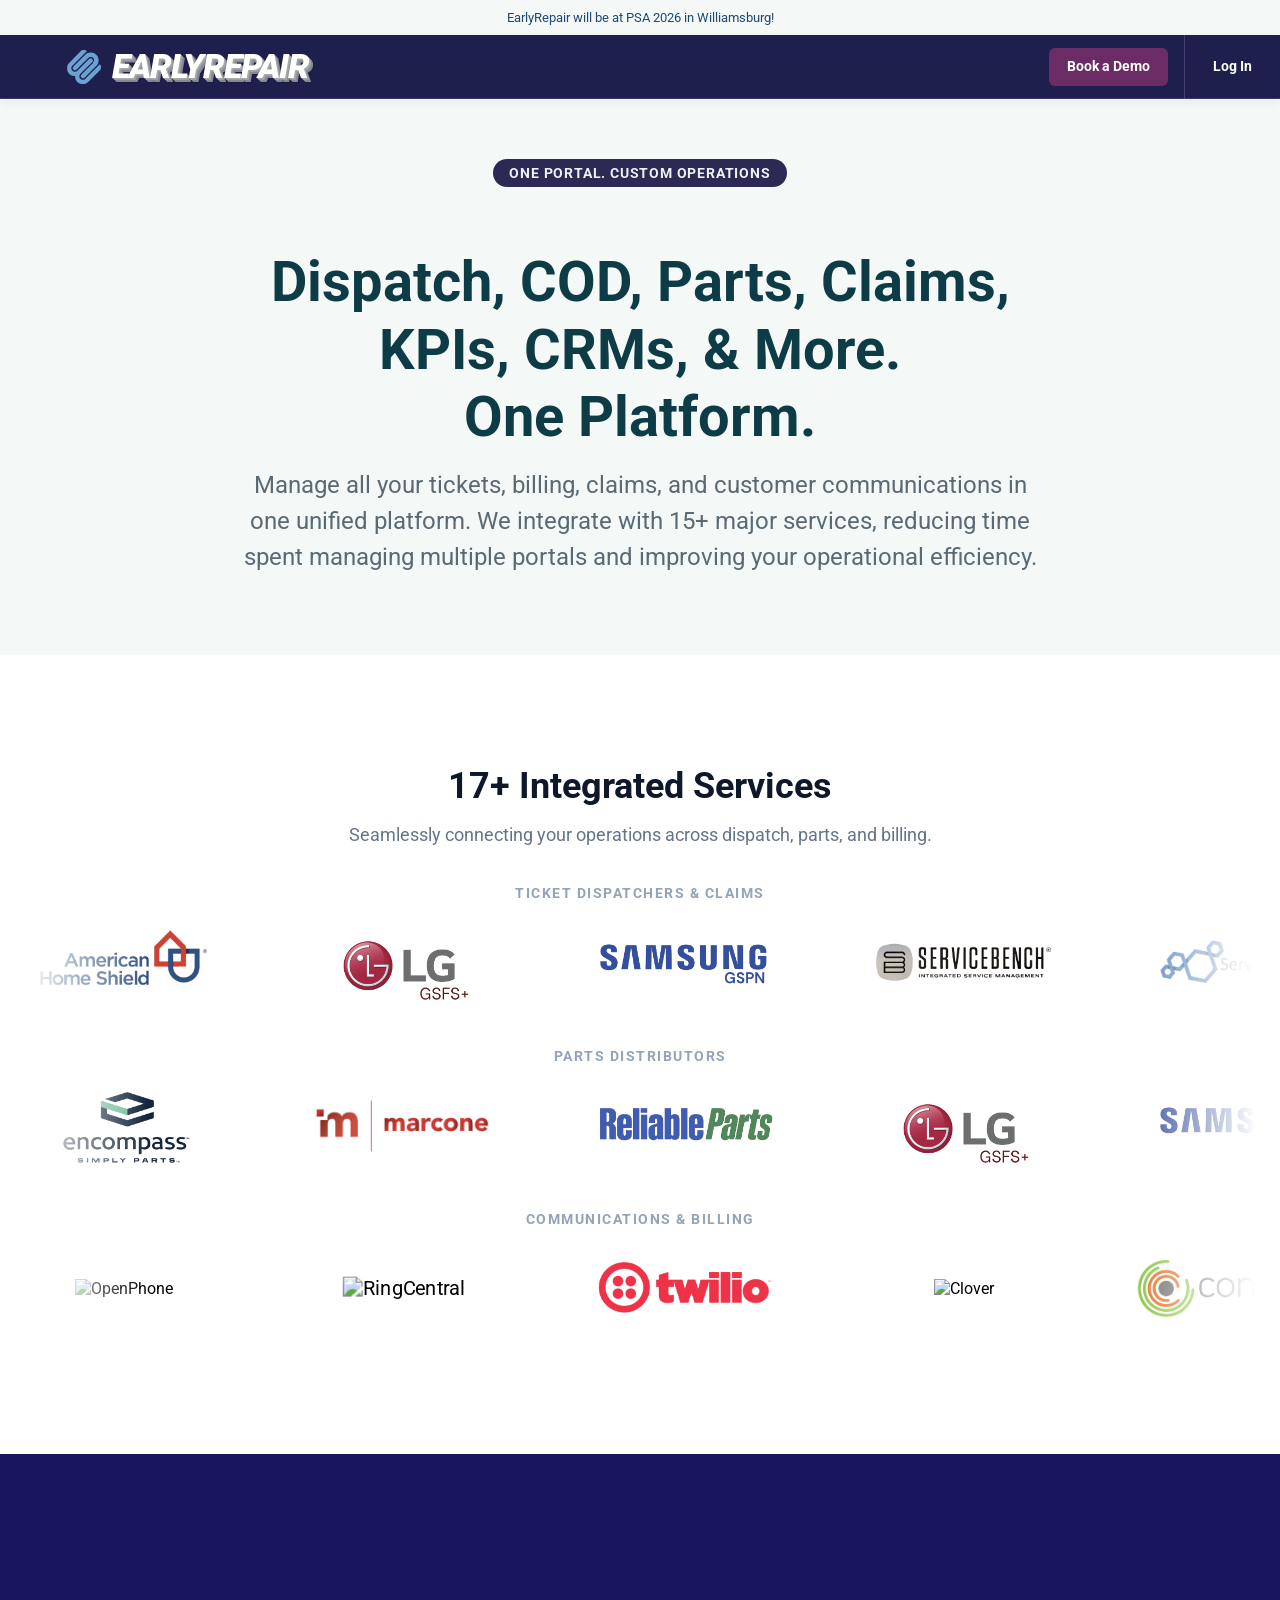
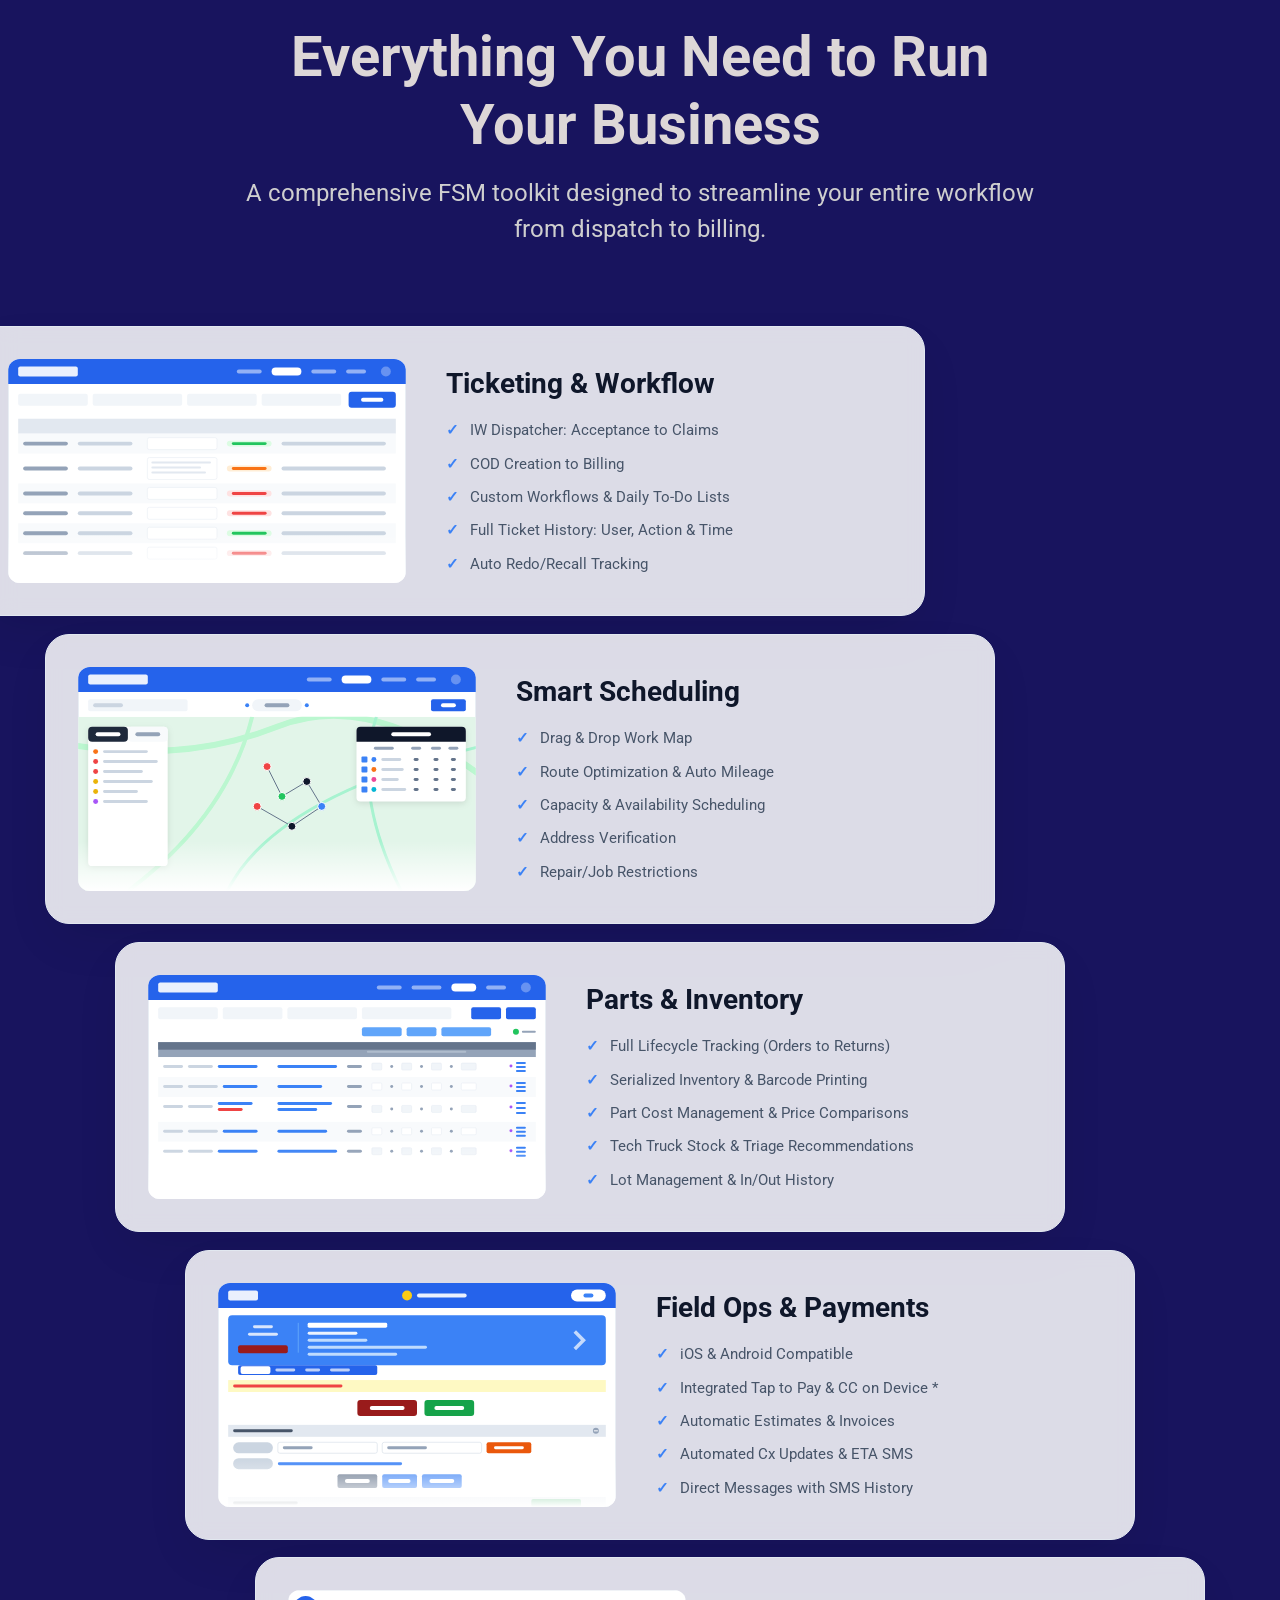
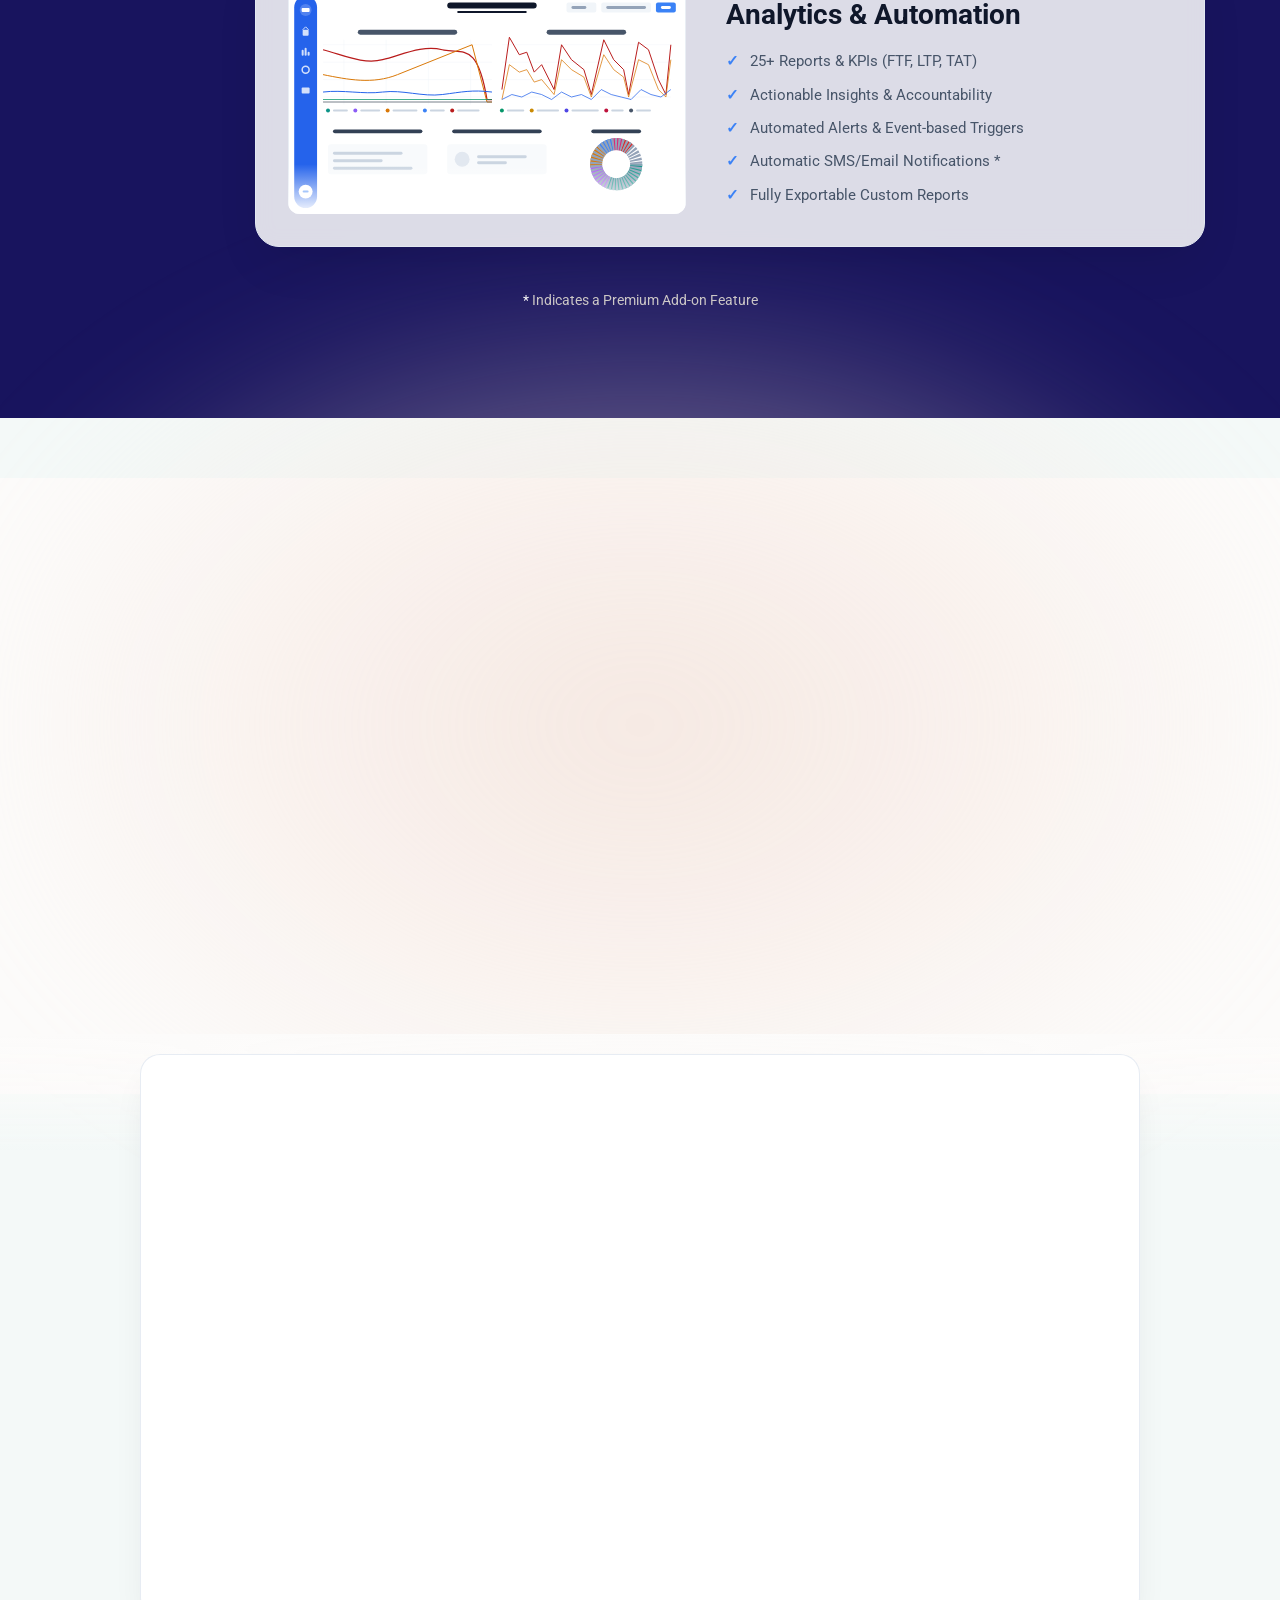
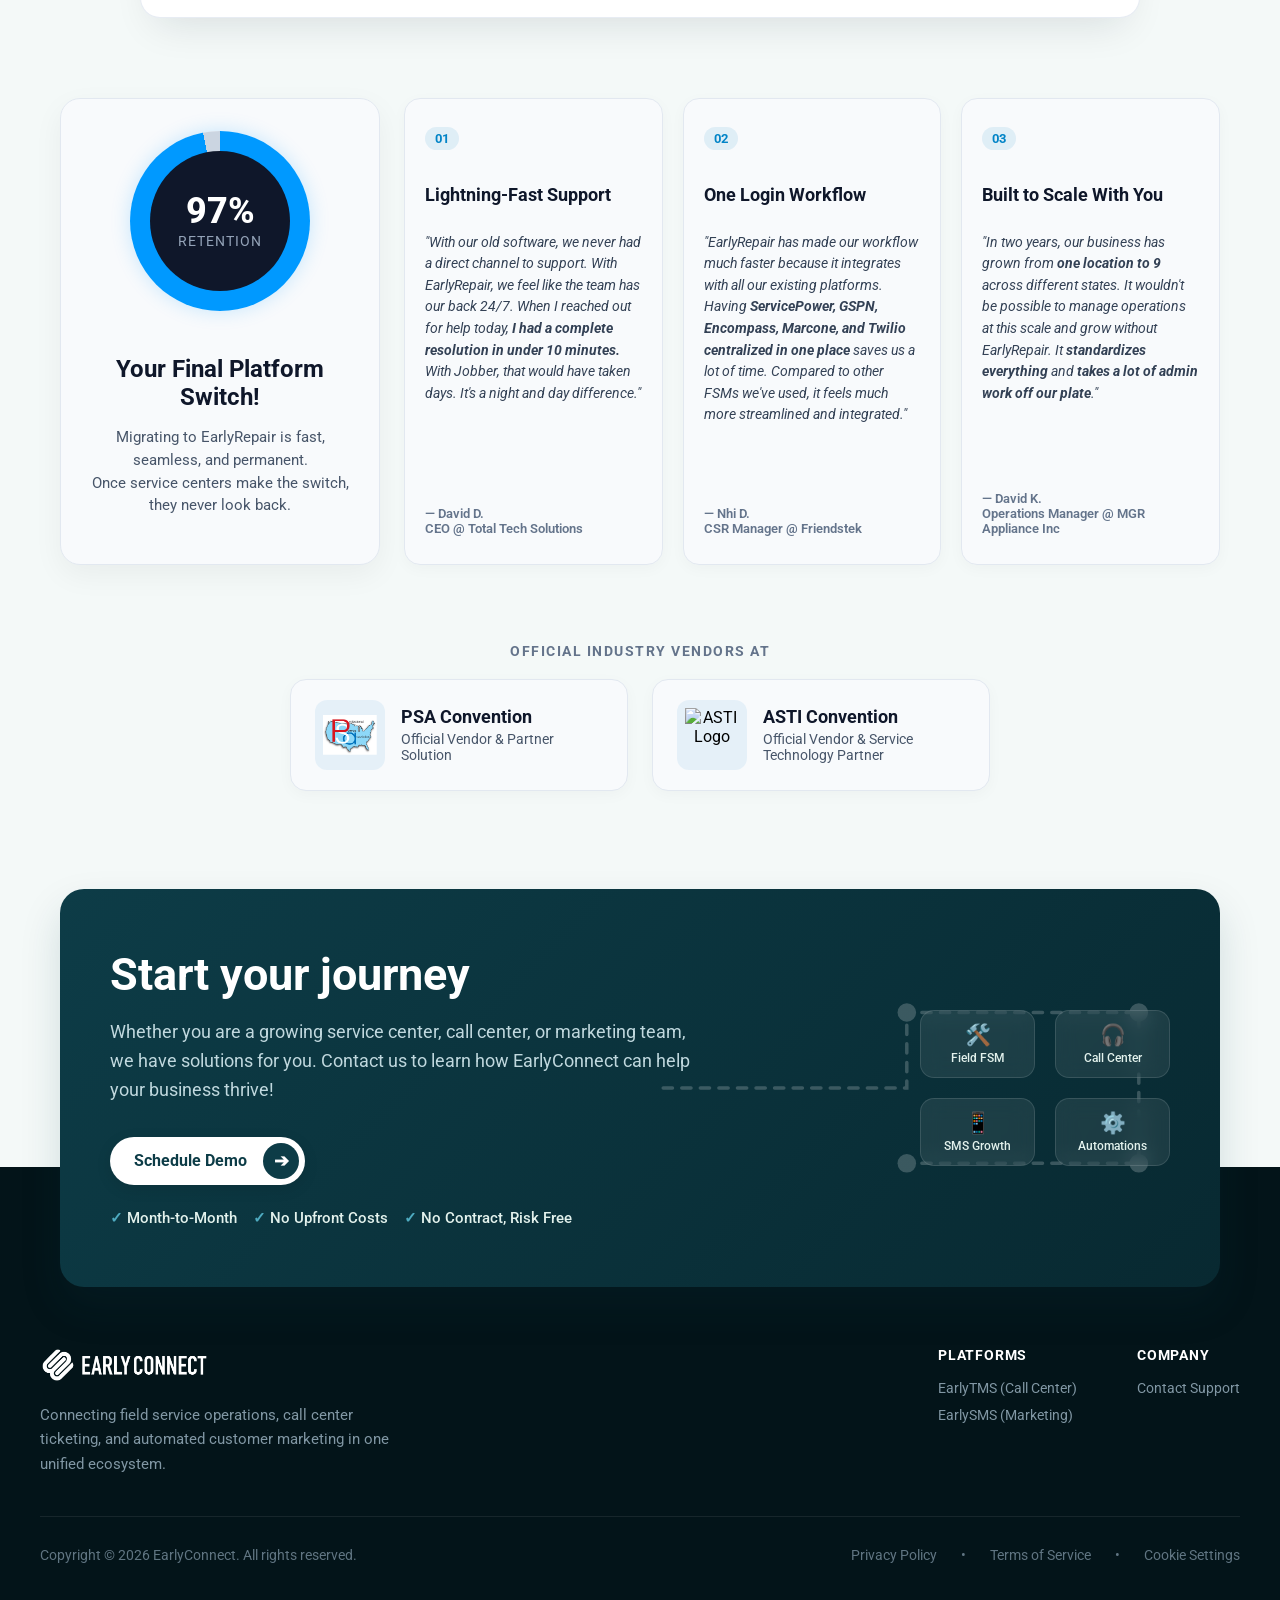
==== commit fb196a72: "Added Customer Quotes and Onboarding. Used emailjs for backend." ====
--- a/index.html
+++ b/index.html
@@ -1,534 +1,534 @@
-<!DOCTYPE html>
-<html lang="en">
-<head>
-    <meta charset="UTF-8">
-    <meta name="viewport" content="width=device-width, initial-scale=1.0">
-    <title>EarlyRepair FSM</title>
-    <link rel="icon" type="image/png" href="media/logo_symbol_2.png">
-    
-    <!-- External Stylesheets -->
-    <link rel="stylesheet" href="css/ex-common33.css">
-    <link rel="stylesheet" href="css/erlandingstyles.css">
-    
-    <!-- Google Fonts -->
-    <link rel="preconnect" href="https://fonts.googleapis.com">
-    <link rel="preconnect" href="https://fonts.gstatic.com" crossorigin>
-    <link href="https://fonts.googleapis.com/css2?family=Roboto:wght@400;500;700&display=swap" rel="stylesheet">
-</head>
-<body>
-
-    <!-- Top Announcement Bar -->
-    <div class="announcement-bar">
-        EarlyRepair will be at PSA 2026 in Williamsburg!
-    </div>
-
-<!-- Sticky Full-Width Header -->
-<header class="floating-pill">
-    <!-- Brand Logo -->
-    <a href="#" class="header-logo">
-        <img src="media/logo_symbol_2.png" alt="EarlyRepair Icon">
-        <span class="logo-text">EARLYREPAIR</span>
-    </a>
-
-    <!-- Center Navigation Links -->
-    <ul class="top-menu">
-
-    </ul>
-
-    <!-- Right Action Buttons -->
-    <div class="header-actions">
-        <a href="https://www.earlyconnect.com/demo.html" class="demo-btn">Book a Demo</a>
-        <a href="/login.html" class="login-btn-full">Log In</a>
-    </div>
-</header>
-
-    <!-- Main Background Wrapper -->
-    <div class="main-wrapper">
-
-        <!-- Hero Section Title -->
-        <div class="hero-title-section reveal-on-scroll">
-            <span class="badge-subtitle">One Portal. Custom Operations</span>
-
-            <h2>Dispatch, COD, Parts, Claims, KPIs, CRMs, &amp; More.<br> One Platform.</h2>
-
-            <p>
-                Manage all your tickets, billing, claims, and customer communications in one unified platform. We integrate with 15+ major services, reducing time spent managing multiple portals and improving your operational efficiency.
-            </p>
-        </div>
-
-
-        <section class="marquee-section">
-        <div class="marquee-container">
-            
-            <div class="marquee-header">
-            <h2>17+ Integrated Services</h2>
-            <p>Seamlessly connecting your operations across dispatch, parts, and billing.</p>
-            </div>
-
-            <!-- 1. TICKET DISPATCHERS & CLAIMS -->
-            <div class="marquee-group">
-            <h3 class="marquee-title">Ticket Dispatchers & Claims</h3>
-            <div class="marquee-wrapper">
-                <div class="marquee-track">
-                <!-- Set 1 -->
-                <div class="marquee-item"><img src="media/logos/AmericanHomeShield.png" alt="AHS"></div>
-                <div class="marquee-item"><img src="media/logos/LGGSFS.png" alt="LG GSFS+"></div>
-                <div class="marquee-item"><img src="media/logos/SamsungGSPN.png" alt="Samsung GSPN"></div>
-                <div class="marquee-item"><img src="media/logos/ServiceBench.png" alt="ServiceBench"></div>
-                <div class="marquee-item"><img src="media/logos/ServicePower.png" alt="ServicePower"></div>
-                <!-- Set 2 (Duplicated for seamless infinite loop) -->
-                <div class="marquee-item"><img src="media/logos/AmericanHomeShield.png" alt="AHS"></div>
-                <div class="marquee-item"><img src="media/logos/LGGSFS.png" alt="LG GSFS+"></div>
-                <div class="marquee-item"><img src="media/logos/SamsungGSPN.png" alt="Samsung GSPN"></div>
-                <div class="marquee-item"><img src="media/logos/ServiceBench.png" alt="ServiceBench"></div>
-                <div class="marquee-item"><img src="media/logos/ServicePower.png" alt="ServicePower"></div>
-                </div>
-            </div>
-            </div>
-
-            <!-- 2. PARTS DISTRIBUTORS -->
-            <div class="marquee-group">
-            <h3 class="marquee-title">Parts Distributors</h3>
-            <div class="marquee-wrapper">
-                <!-- Adding reverse class to scroll the opposite direction -->
-                <div class="marquee-track reverse">
-                <!-- Set 1 -->
-                <div class="marquee-item"><img src="media/logos/Encompass.png" alt="Encompass"></div>
-                <div class="marquee-item"><img src="media/logos/Marcone.png" alt="Marcone"></div>
-                <div class="marquee-item"><img src="media/logos/ReliableParts.png" alt="Reliable Parts"></div>
-                <div class="marquee-item"><img src="media/logos/LGGSFS.png" alt="LG GSFS+"></div>
-                <div class="marquee-item"><img src="media/logos/SamsungGSPN.png" alt="Samsung GSPN"></div>
-
-                <!-- Set 2 -->
-                <div class="marquee-item"><img src="media/logos/Encompass.png" alt="Encompass"></div>
-                <div class="marquee-item"><img src="media/logos/Marcone.png" alt="Marcone"></div>
-                <div class="marquee-item"><img src="media/logos/ReliableParts.png" alt="Reliable Parts"></div>
-                <div class="marquee-item"><img src="media/logos/LGGSFS.png" alt="LG GSFS+"></div>
-                <div class="marquee-item"><img src="media/logos/SamsungGSPN.png" alt="Samsung GSPN"></div>
-                </div>
-            </div>
-            </div>
-
-            <!-- 3. COMMUNICATIONS & BILLING -->
-            <div class="marquee-group">
-            <h3 class="marquee-title">Communications & Billing</h3>
-            <div class="marquee-wrapper">
-                <div class="marquee-track">
-                <!-- Set 1 -->
-                <div class="marquee-item"><img src="media/logos/OpenPhone.png" alt="OpenPhone"></div>
-                <div class="marquee-item"><img src="media/logos/RingCentral.png" alt="RingCentral"></div>
-                <div class="marquee-item"><img src="media/logos/Twilio.png" alt="Twilio"></div>
-                <div class="marquee-item"><img src="media/logos/Clover.png" alt="Clover"></div>
-                <div class="marquee-item"><img src="media/logos/Converge.png" alt="Converge"></div>
-                <div class="marquee-item"><img src="media/logos/Square.png" alt="Square"></div>
-                <div class="marquee-item"><img src="media/logos/iWallet.png" alt="iWallet"></div>
-
-                <!-- Set 2 -->
-                <div class="marquee-item"><img src="media/logos/OpenPhone.png" alt="OpenPhone"></div>
-                <div class="marquee-item"><img src="media/logos/RingCentral.png" alt="RingCentral"></div>
-                <div class="marquee-item"><img src="media/logos/Twilio.png" alt="Twilio"></div>
-                <div class="marquee-item"><img src="media/logos/Clover.png" alt="Clover"></div>
-                <div class="marquee-item"><img src="media/logos/Converge.png" alt="Converge"></div>
-                <div class="marquee-item"><img src="media/logos/Square.png" alt="Square"></div>
-                <div class="marquee-item"><img src="media/logos/iWallet.png" alt="iWallet"></div>
-                </div>
-            </div>
-            </div>
-
-        </div>
-        </section>
-
-
-    <section class="features-section">
-    <div class="features-container">
-        <div class="hero-title-section reveal-on-scroll">
-
-        <h2 style="color: #ddd7d7">Everything You Need to Run Your Business</h2>
-        <p style="color: #cfcfcf">A comprehensive FSM toolkit designed to streamline your entire workflow from dispatch to billing.</p>
-        </div>
-
-        <!-- Notice the new wrapper class: features-stack -->
-        <div class="features-stack">
-        
-        <!-- Card 1 -->
-        <div class="feature-card">
-            <div class="card-image">
-            <!-- Replace this src with your actual app screenshot/image -->
-            <img src="media/svg/tickets.svg" alt="Ticketing and Workflow">
-            </div>
-            <div class="card-content">
-            <h3>Ticketing & Workflow</h3>
-            <ul>
-                <li>IW Dispatcher: Acceptance to Claims</li>
-                <li>Auto Redo/Recall Tracking</li>
-                <li>COD Creation to Billing</li>
-                <li>Custom Workflows & Daily To-Do Lists</li>
-                <li>Full Ticket History: User, Action & Time</li>
-            </ul>
-            </div>
-        </div>
-
-        <!-- Card 2 -->
-        <div class="feature-card">
-            <div class="card-image">
-            <img src="media/svg/workmap.svg" alt="Smart Scheduling">
-            </div>
-            <div class="card-content">
-            <h3>Smart Scheduling</h3>
-            <ul>
-                <li>Drag & Drop Work Map</li>
-                <li>Route Optimization & Auto Mileage</li>
-                <li>Capacity & Availability Scheduling</li>
-                <li>Address Verification</li>
-                <li>Repair/Job Restrictions</li>
-            </ul>
-            </div>
-        </div>
-
-        <!-- Card 3 -->
-        <div class="feature-card">
-            <div class="card-image">
-            <img src="media/svg/parts.svg" alt="Parts and Inventory">
-            </div>
-            <div class="card-content">
-            <h3>Parts & Inventory</h3>
-            <ul>
-                <li>Full Lifecycle Tracking (Orders to Returns)</li>
-                <li>Serialized Inventory & Barcode Printing</li>
-                <li>Part Cost Management & Price Comparisons</li>
-                <li>Tech Truck Stock & Triage Recommendations</li>
-                <li>Lot Management & In/Out History</li>
-            </ul>
-            </div>
-        </div>
-
-        <!-- Card 4 -->
-        <div class="feature-card">
-            <div class="card-image">
-            <img src="media/svg/mobile.svg" alt="Field Ops and Payments">
-            </div>
-            <div class="card-content">
-            <h3>Field Ops & Payments</h3>
-            <ul>
-                <li>iOS & Android Compatible</li>
-                <li>Integrated Tap to Pay & CC on Device <span class="premium-mark">*</span></li>
-                <li>Automatic Estimates & Invoices</li>
-                <li>Automated Cx Updates & ETA SMS <span class="premium-mark">*</span></li>
-                <li>Direct Messages with SMS History</li>
-            </ul>
-            </div>
-        </div>
-
-        <!-- Card 5 -->
-        <div class="feature-card">
-            <div class="card-image">
-            <img src="media/svg/reports.svg" alt="Analytics and Automation">
-            </div>
-            <div class="card-content">
-            <h3>Analytics & Automation</h3>
-            <ul>
-                <li>25+ Reports & KPIs (FTF, LTP, TAT)</li>
-                <li>Actionable Insights & Accountability</li>
-                <li>Automated Alerts & Event-based Triggers</li>
-                <li>Automatic SMS/Email Notifications <span class="premium-mark">*</span></li>
-                <li>Fully Exportable Custom Reports</li>
-            </ul>
-            </div>
-        </div>
-
-        </div>
-        
-        <!-- Premium Feature Footer -->
-        <div class="premium-footer"; style="color: #cac6c6">
-        <span class="premium-mark"; style="color: #ffffff">*</span> Indicates a Premium Add-on Feature
-        </div>
-
-    </div>
-    </section>
-
-        <!-- Problems We Solve Section -->
-        <div class="problems-section-wrapper">
-            <div class="container">
-                <section class="problems-section">
-                    <div class="reveal-on-scroll section-header">
-                        <span class="section-badge">Built for Service Excellence</span>
-                        <h2>Why Choose EarlyRepair</h2>
-                    </div>
-
-                    <div class="problems-grid">
-                        <!-- Card 1: Portal Hopping -->
-                        <div class="reveal-on-scroll delay-1 problem-card">
-                            <div>
-                                <div class="card-tag">One Portal FSM</div>
-                                <h3>No More Portal Hopping</h3>
-                                <p class="problem-text">
-                                    <span>✕</span> Lost tickets, delayed claims, forgotten customers, 12+ logins.
-                                </p>
-                                <p class="solution-text">
-                                    Manage all your tickets, parts, claims, and customer communications in one unified platform to create one unified workflow for your service center.
-                                </p>
-                            </div>
-                        </div>
-
-                        <!-- Card 2: TMS -->
-                        <div class="reveal-on-scroll delay-2 problem-card">
-                            <div>
-                                <div class="card-tag">Accurate, Integrated Parts</div>
-                                <h3>No More Parts/Invoice Limbo</h3>
-                                <p class="problem-text">
-                                    <span>✕</span> Lost parts, missing invoices, no history, and no accountability for expensive parts.
-                                </p>
-                                <p class="solution-text">
-                                    Serialized Parts Inventory, Warranty Invoice Tracking, and Full Parts In/Out History keeps you from losing expensive parts and invoice searching headaches.
-                                </p>
-                            </div>
-                        </div>
-
-                        <!-- Card 3: Marketing -->
-                        <div class="reveal-on-scroll delay-3 problem-card">
-                            <div>
-                                <div class="card-tag">Market Leading System Support</div>
-                                <h3>No More Waiting Weeks for Support</h3>
-                                <p class="problem-text">
-                                    <span>✕</span> Unanswered support tickets, delayed responses, and frustrating AI chatbots.
-                                </p>
-                                <p class="solution-text">
-                                    We provide direct access to our support team and take pride in the speed and efficiency of our support, so you can get back to business without unnecessary delays.
-                                </p>
-                            </div>
-                        </div>
-                    </div>
-                </section>
-            </div>
-        </div>
-<!-- Video Showcase Section -->
-<section class="video-showcase-section">
-  <!-- Desktop / Tablet Embed -->
-  <div class="video-container-wrapper desktop-video-only">
-    <div class="tella-responsive-embed">
-      <iframe
-        src="https://www.tella.tv/video/vid_cmjbu11z2001804l44kgog81q/embed?b=0&title=1&a=1&loop=0&t=0&muted=0&wt=1&o=1"
-        allow="autoplay; fullscreen; picture-in-picture"
-        webkitallowfullscreen
-        mozallowfullscreen
-        allowfullscreen
-        frameborder="0"
-        class="tella-iframe"
-      ></iframe>
-    </div>
-  </div>
-
-  <!-- Mobile Only Button Container -->
-  <div class="mobile-video-cta-wrapper">
-    <a 
-      href="https://www.tella.tv/video/vid_cmjbu11z2001804l44kgog81q" 
-      target="_blank" 
-      rel="noopener noreferrer" 
-      class="mobile-video-btn"
-    >
-      <span class="play-icon">▶</span>
-      <span>Watch Demo Video</span>
-    </a>
-  </div>
-</section>
-
-
-  <script async src="https://js.tella.tv/embed/v1.js"></script>
-
-
-<!-- Customer Retention Showcase Section -->
-<section class="retention-section">
-  <div class="retention-container">
-    
-    <!-- Left Column: Pie Chart Stat -->
-    <div class="retention-stat-card">
-      <div class="pie-chart-wrapper">
-        <div class="pie-chart" style="--percentage: 97%;">
-          <div class="pie-center">
-            <span class="stat-number">97%</span>
-            <span class="stat-label">Retention</span>
-          </div>
-        </div>
-      </div>
-      <div class="stat-content">
-        <h2 class="retention-title">Your Final Platform Switch!</h2>
-        <p class="retention-subtitle">Migrating to EarlyRepair is fast, seamless, and permanent. <br>Once service centers make the switch, they never look back.</p>
-      </div>
-    </div>
-
-    <!-- Right Column: 3 Reason Cards -->
-    <div class="reasons-grid">
-      
-      <!-- Card 1 -->
-      <div class="reason-card">
-        <div class="reason-badge">01</div>
-        <h3 class="reason-title">Unmatched System Support</h3>
-        <p class="reason-quote">"With our old software, we never had a direct channel to support. With EarlyRepair, we feel like the team has our back 24/7. When I reached out for help today,<b> I had a complete resolution in under 10 minutes.</b> With Jobber, that would have taken days. It's a night and day difference."</p>
-        <span class="quote-author">— David D. <br> CEO @ Total Tech Solutions</span>
-      </div>
-
-      <!-- Card 2 -->
-      <div class="reason-card">
-        <div class="reason-badge">02</div>
-        <h3 class="reason-title">Everything You Need in One</h3>
-        <p class="reason-quote">"EarlyRepair is the only one that integrates with all our existing platforms. Having <b>ServicePower, GSFS+, Encompass, Marcone, and Twilio </b> in one platform makes it really hard to look to switch."</p>
-        <span class="quote-author">— Marcus R., Head of Operations</span>
-      </div>
-
-      <!-- Card 3 -->
-      <div class="reason-card">
-        <div class="reason-badge">03</div>
-        <h3 class="reason-title">Rapid Growth Opportunities</h3>
-        <p class="reason-quote">"In two years, our business has grown from one location to 10, spanning different states. EarlyRepair makes it easy to <b>scale, add new ticket platforms, and standardize operations </b>throughout our organization."</p>
-        <span class="quote-author">— Gevorg M. <br> CFO @ MGR Inc</span>
-      </div>
-
-    </div>
-
-  </div>
-</section>
-
-<br>
-<br>
-<!-- Vendor Conventions Section -->
-<section class="conventions-section">
-  <div class="conventions-container">
-    <span class="conventions-label">Official Industry Vendors At</span>
-    <div class="conventions-grid">
-      
-      <!-- PSA Card -->
-      <div class="convention-card">
-        <div class="convention-badge">
-          <img src="media/logos/PSA.png" alt="PSA Logo">
-        </div>
-        <div class="convention-info">
-          <h3 class="convention-name">PSA Convention</h3>
-          <p class="convention-desc">Official Vendor & Partner Solution</p>
-        </div>
-      </div>
-
-      <!-- ASTI Card -->
-      <div class="convention-card">
-        <div class="convention-badge">
-          <img src="media/logos/ASTI.png" alt="ASTI Logo">
-        </div>
-        <div class="convention-info">
-          <h3 class="convention-name">ASTI Convention</h3>
-          <p class="convention-desc">Official Vendor & Service Technology Partner</p>
-        </div>
-      </div>
-
-    </div>
-  </div>
-</section>
-
-<br>
-<br>
-
-
-        <!-- Call to Action Banner Section -->
-        <section class="reveal-on-scroll cta-banner-wrapper">
-            <div class="cta-banner">
-                <!-- SVG Animated Path Graphics -->
-                <svg class="cta-banner-bg-svg" viewBox="0 0 500 300" fill="none" xmlns="http://www.w3.org/2000/svg">
-                    <path id="animatedDottedPath" 
-                        d="M 20 150 H 230 V 85 H 430 V 215 H 230" 
-                        stroke="#ffffff" 
-                        stroke-width="3" 
-                        stroke-dasharray="8 8" 
-                        stroke-linecap="round"/>
-                    
-                    <circle class="path-node node-1" cx="230" cy="85" r="8" fill="#ffffff"/>
-                    <circle class="path-node node-2" cx="430" cy="85" r="8" fill="#ffffff"/>
-                    <circle class="path-node node-3" cx="430" cy="215" r="8" fill="#ffffff"/>
-                    <circle class="path-node node-4" cx="230" cy="215" r="8" fill="#ffffff"/>
-                </svg>
-
-            <div class="cta-content">
-                <h2>Start your journey</h2>
-                <p>
-                    Whether you are a growing service center, call center, or marketing team, we have solutions for you. Contact us to learn how EarlyConnect can help your business thrive!
-                </p>
-                
-                <a href="earlyconnect.com/demo.html" class="cta-btn-pill">
-                    <span>Schedule Demo</span>
-                    <span class="arrow-icon">➔</span>
-                </a>
-
-                <!-- New Pricing Micro-Text -->
-                <div class="cta-pricing-tags">
-                    <span><b style="color: #4eabc0;">✓</b> Month-to-Month</span>
-                    <span><b style="color: #4eabc0;">✓</b> No Upfront Costs</span>
-                    <span><b style="color: #4eabc0;">✓</b> No Contract, Risk Free</span>
-                </div>
-            </div>
-
-                <div class="cta-banner-icons">
-                    <div class="cta-icon-box">
-                        <div class="icon">🛠️</div>
-                        <div class="label">Field FSM</div>
-                    </div>
-                    <div class="cta-icon-box">
-                        <div class="icon">🎧</div>
-                        <div class="label">Call Center</div>
-                    </div>
-                    <div class="cta-icon-box">
-                        <div class="icon">📱</div>
-                        <div class="label">SMS Growth</div>
-                    </div>
-                    <div class="cta-icon-box">
-                        <div class="icon">⚙️</div>
-                        <div class="label">Automations</div>
-                    </div>
-                </div>
-            </div>
-        </section>
-
-        <!-- Dark Navy Footer Section -->
-        <footer class="main-footer">
-            <div class="footer-container">
-                <div class="footer-top">
-                    <div class="footer-brand">
-                        <img src="media/logo_color_B1.png" alt="EarlyConnect Logo" class="footer-logo">
-                        <p>
-                            Connecting field service operations, call center ticketing, and automated customer marketing in one unified ecosystem.
-                        </p>
-                    </div>
-
-                    <div class="footer-links-group">
-                        <div class="footer-col">
-                            <h4>Platforms</h4>
-                            <ul>
-                                <li><a href="https://tms.earlyconnect.com/">EarlyTMS (Call Center)</a></li>
-                                <li><a href="https://sms.earlyconnect.com/">EarlySMS (Marketing)</a></li>
-                            </ul>
-                        </div>
-
-                        <div class="footer-col">
-                            <h4>Company</h4>
-                            <ul>
-                                <li><a href="https://www.earlyconnect.com/Contact/">Contact Support</a></li>
-                            </ul>
-                        </div>
-                    </div>
-                </div>
-
-                <div class="footer-bottom">
-                    <div>Copyright © 2026 EarlyConnect. All rights reserved.</div>
-                    <div class="footer-legal">
-                        <a href="#">Privacy Policy</a>
-                        <span>•</span>
-                        <a href="#">Terms of Service</a>
-                        <span>•</span>
-                        <a href="#">Cookie Settings</a>
-                    </div>
-                </div>
-            </div>
-        </footer>
-
-    </div>
-
-    <!-- Modular JS File -->
-    <script src="js/index.js" defer></script>
-</body>
+<!DOCTYPE html>
+<html lang="en">
+<head>
+    <meta charset="UTF-8">
+    <meta name="viewport" content="width=device-width, initial-scale=1.0">
+    <title>EarlyRepair FSM</title>
+    <link rel="icon" type="image/png" href="media/logo_symbol_2.png">
+    
+    <!-- External Stylesheets -->
+    <link rel="stylesheet" href="css/ex-common33.css">
+    <link rel="stylesheet" href="css/erlandingstyles.css">
+    
+    <!-- Google Fonts -->
+    <link rel="preconnect" href="https://fonts.googleapis.com">
+    <link rel="preconnect" href="https://fonts.gstatic.com" crossorigin>
+    <link href="https://fonts.googleapis.com/css2?family=Roboto:wght@400;500;700&display=swap" rel="stylesheet">
+</head>
+<body>
+
+    <!-- Top Announcement Bar -->
+    <div class="announcement-bar">
+        EarlyRepair will be at PSA 2026 in Williamsburg!
+    </div>
+
+<!-- Sticky Full-Width Header -->
+<header class="floating-pill">
+    <!-- Brand Logo -->
+    <a href="#" class="header-logo">
+        <img src="media/logo_symbol_2.png" alt="EarlyRepair Icon">
+        <span class="logo-text">EARLYREPAIR</span>
+    </a>
+
+    <!-- Center Navigation Links -->
+    <ul class="top-menu">
+
+    </ul>
+
+    <!-- Right Action Buttons -->
+    <div class="header-actions">
+        <a href="https://www.earlyconnect.com/demo.html" class="demo-btn">Book a Demo</a>
+        <a href="/login.html" class="login-btn-full">Log In</a>
+    </div>
+</header>
+
+    <!-- Main Background Wrapper -->
+    <div class="main-wrapper">
+
+        <!-- Hero Section Title -->
+        <div class="hero-title-section reveal-on-scroll">
+            <span class="badge-subtitle">One Portal. Custom Operations</span>
+
+            <h2>Dispatch, COD, Parts, Claims, KPIs, CRMs, &amp; More.<br> One Platform.</h2>
+
+            <p>
+                Manage all your tickets, billing, claims, and customer communications in one unified platform. We integrate with 15+ major services, reducing time spent managing multiple portals and improving your operational efficiency.
+            </p>
+        </div>
+
+
+        <section class="marquee-section">
+        <div class="marquee-container">
+            
+            <div class="marquee-header">
+            <h2>17+ Integrated Services</h2>
+            <p>Seamlessly connecting your operations across dispatch, parts, and billing.</p>
+            </div>
+
+            <!-- 1. TICKET DISPATCHERS & CLAIMS -->
+            <div class="marquee-group">
+            <h3 class="marquee-title">Ticket Dispatchers & Claims</h3>
+            <div class="marquee-wrapper">
+                <div class="marquee-track">
+                <!-- Set 1 -->
+                <div class="marquee-item"><img src="media/logos/AmericanHomeShield.png" alt="AHS"></div>
+                <div class="marquee-item"><img src="media/logos/LGGSFS.png" alt="LG GSFS+"></div>
+                <div class="marquee-item"><img src="media/logos/SamsungGSPN.png" alt="Samsung GSPN"></div>
+                <div class="marquee-item"><img src="media/logos/ServiceBench.png" alt="ServiceBench"></div>
+                <div class="marquee-item"><img src="media/logos/ServicePower.png" alt="ServicePower"></div>
+                <!-- Set 2 (Duplicated for seamless infinite loop) -->
+                <div class="marquee-item"><img src="media/logos/AmericanHomeShield.png" alt="AHS"></div>
+                <div class="marquee-item"><img src="media/logos/LGGSFS.png" alt="LG GSFS+"></div>
+                <div class="marquee-item"><img src="media/logos/SamsungGSPN.png" alt="Samsung GSPN"></div>
+                <div class="marquee-item"><img src="media/logos/ServiceBench.png" alt="ServiceBench"></div>
+                <div class="marquee-item"><img src="media/logos/ServicePower.png" alt="ServicePower"></div>
+                </div>
+            </div>
+            </div>
+
+            <!-- 2. PARTS DISTRIBUTORS -->
+            <div class="marquee-group">
+            <h3 class="marquee-title">Parts Distributors</h3>
+            <div class="marquee-wrapper">
+                <!-- Adding reverse class to scroll the opposite direction -->
+                <div class="marquee-track reverse">
+                <!-- Set 1 -->
+                <div class="marquee-item"><img src="media/logos/Encompass.png" alt="Encompass"></div>
+                <div class="marquee-item"><img src="media/logos/Marcone.png" alt="Marcone"></div>
+                <div class="marquee-item"><img src="media/logos/ReliableParts.png" alt="Reliable Parts"></div>
+                <div class="marquee-item"><img src="media/logos/LGGSFS.png" alt="LG GSFS+"></div>
+                <div class="marquee-item"><img src="media/logos/SamsungGSPN.png" alt="Samsung GSPN"></div>
+
+                <!-- Set 2 -->
+                <div class="marquee-item"><img src="media/logos/Encompass.png" alt="Encompass"></div>
+                <div class="marquee-item"><img src="media/logos/Marcone.png" alt="Marcone"></div>
+                <div class="marquee-item"><img src="media/logos/ReliableParts.png" alt="Reliable Parts"></div>
+                <div class="marquee-item"><img src="media/logos/LGGSFS.png" alt="LG GSFS+"></div>
+                <div class="marquee-item"><img src="media/logos/SamsungGSPN.png" alt="Samsung GSPN"></div>
+                </div>
+            </div>
+            </div>
+
+            <!-- 3. COMMUNICATIONS & BILLING -->
+            <div class="marquee-group">
+            <h3 class="marquee-title">Communications & Billing</h3>
+            <div class="marquee-wrapper">
+                <div class="marquee-track">
+                <!-- Set 1 -->
+                <div class="marquee-item"><img src="media/logos/OpenPhone.png" alt="OpenPhone"></div>
+                <div class="marquee-item"><img src="media/logos/RingCentral.png" alt="RingCentral"></div>
+                <div class="marquee-item"><img src="media/logos/Twilio.png" alt="Twilio"></div>
+                <div class="marquee-item"><img src="media/logos/Clover.png" alt="Clover"></div>
+                <div class="marquee-item"><img src="media/logos/Converge.png" alt="Converge"></div>
+                <div class="marquee-item"><img src="media/logos/Square.png" alt="Square"></div>
+                <div class="marquee-item"><img src="media/logos/iWallet.png" alt="iWallet"></div>
+
+                <!-- Set 2 -->
+                <div class="marquee-item"><img src="media/logos/OpenPhone.png" alt="OpenPhone"></div>
+                <div class="marquee-item"><img src="media/logos/RingCentral.png" alt="RingCentral"></div>
+                <div class="marquee-item"><img src="media/logos/Twilio.png" alt="Twilio"></div>
+                <div class="marquee-item"><img src="media/logos/Clover.png" alt="Clover"></div>
+                <div class="marquee-item"><img src="media/logos/Converge.png" alt="Converge"></div>
+                <div class="marquee-item"><img src="media/logos/Square.png" alt="Square"></div>
+                <div class="marquee-item"><img src="media/logos/iWallet.png" alt="iWallet"></div>
+                </div>
+            </div>
+            </div>
+
+        </div>
+        </section>
+
+
+    <section class="features-section">
+    <div class="features-container">
+        <div class="hero-title-section reveal-on-scroll">
+
+        <h2 style="color: #ddd7d7">Everything You Need to Run Your Business</h2>
+        <p style="color: #cfcfcf">A comprehensive FSM toolkit designed to streamline your entire workflow from dispatch to billing.</p>
+        </div>
+
+        <!-- Notice the new wrapper class: features-stack -->
+        <div class="features-stack">
+        
+        <!-- Card 1 -->
+        <div class="feature-card">
+            <div class="card-image">
+            <!-- Replace this src with your actual app screenshot/image -->
+            <img src="media/svg/tickets.svg" alt="Ticketing and Workflow">
+            </div>
+            <div class="card-content">
+            <h3>Ticketing & Workflow</h3>
+            <ul>
+                <li>IW Dispatcher: Acceptance to Claims</li>
+                <li>COD Creation to Billing</li>
+                <li>Custom Workflows & Daily To-Do Lists</li>
+                <li>Full Ticket History: User, Action & Time</li>
+                <li>Auto Redo/Recall Tracking</li>
+            </ul>
+            </div>
+        </div>
+
+        <!-- Card 2 -->
+        <div class="feature-card">
+            <div class="card-image">
+            <img src="media/svg/workmap.svg" alt="Smart Scheduling">
+            </div>
+            <div class="card-content">
+            <h3>Smart Scheduling</h3>
+            <ul>
+                <li>Drag & Drop Work Map</li>
+                <li>Route Optimization & Auto Mileage</li>
+                <li>Capacity & Availability Scheduling</li>
+                <li>Address Verification</li>
+                <li>Repair/Job Restrictions</li>
+            </ul>
+            </div>
+        </div>
+
+        <!-- Card 3 -->
+        <div class="feature-card">
+            <div class="card-image">
+            <img src="media/svg/parts.svg" alt="Parts and Inventory">
+            </div>
+            <div class="card-content">
+            <h3>Parts & Inventory</h3>
+            <ul>
+                <li>Full Lifecycle Tracking (Orders to Returns)</li>
+                <li>Serialized Inventory & Barcode Printing</li>
+                <li>Part Cost Management & Price Comparisons</li>
+                <li>Tech Truck Stock & Triage Recommendations</li>
+                <li>Lot Management & In/Out History</li>
+            </ul>
+            </div>
+        </div>
+
+        <!-- Card 4 -->
+        <div class="feature-card">
+            <div class="card-image">
+            <img src="media/svg/mobile.svg" alt="Field Ops and Payments">
+            </div>
+            <div class="card-content">
+            <h3>Field Ops & Payments</h3>
+            <ul>
+                <li>iOS & Android Compatible</li>
+                <li>Integrated Tap to Pay & CC on Device <span class="premium-mark">*</span></li>
+                <li>Automatic Estimates & Invoices</li>
+                <li>Automated Cx Updates & ETA SMS</li>
+                <li>Direct Messages with SMS History</li>
+            </ul>
+            </div>
+        </div>
+
+        <!-- Card 5 -->
+        <div class="feature-card">
+            <div class="card-image">
+            <img src="media/svg/reports.svg" alt="Analytics and Automation">
+            </div>
+            <div class="card-content">
+            <h3>Analytics & Automation</h3>
+            <ul>
+                <li>25+ Reports & KPIs (FTF, LTP, TAT)</li>
+                <li>Actionable Insights & Accountability</li>
+                <li>Automated Alerts & Event-based Triggers</li>
+                <li>Automatic SMS/Email Notifications <span class="premium-mark">*</span></li>
+                <li>Fully Exportable Custom Reports</li>
+            </ul>
+            </div>
+        </div>
+
+        </div>
+        
+        <!-- Premium Feature Footer -->
+        <div class="premium-footer"; style="color: #cac6c6">
+        <span class="premium-mark"; style="color: #ffffff">*</span> Indicates a Premium Add-on Feature
+        </div>
+
+    </div>
+    </section>
+
+        <!-- Problems We Solve Section -->
+        <div class="problems-section-wrapper">
+            <div class="container">
+                <section class="problems-section">
+                    <div class="reveal-on-scroll section-header">
+                        <span class="section-badge">Built for Service Excellence</span>
+                        <h2>Why Choose EarlyRepair</h2>
+                    </div>
+
+                    <div class="problems-grid">
+                        <!-- Card 1: Portal Hopping -->
+                        <div class="reveal-on-scroll delay-1 problem-card">
+                            <div>
+                                <div class="card-tag">One Portal FSM</div>
+                                <h3>No More Portal Hopping</h3>
+                                <p class="problem-text">
+                                    <span>✕</span> Lost tickets, delayed claims, forgotten customers, 12+ logins.
+                                </p>
+                                <p class="solution-text">
+                                    Manage all your tickets, parts, claims, and customer communications in one unified platform to create one unified workflow for your service center.
+                                </p>
+                            </div>
+                        </div>
+
+                        <!-- Card 2: TMS -->
+                        <div class="reveal-on-scroll delay-2 problem-card">
+                            <div>
+                                <div class="card-tag">Accurate, Integrated Parts</div>
+                                <h3>No More Parts/Invoice Limbo</h3>
+                                <p class="problem-text">
+                                    <span>✕</span> Lost parts, missing invoices, no history, and no accountability for expensive parts.
+                                </p>
+                                <p class="solution-text">
+                                    Serialized Parts Inventory, Warranty Invoice Tracking, and Full Parts In/Out History keeps you from losing expensive parts and invoice searching headaches.
+                                </p>
+                            </div>
+                        </div>
+
+                        <!-- Card 3: Marketing -->
+                        <div class="reveal-on-scroll delay-3 problem-card">
+                            <div>
+                                <div class="card-tag">Market Leading System Support</div>
+                                <h3>No More Waiting Weeks for Support</h3>
+                                <p class="problem-text">
+                                    <span>✕</span> Unanswered support tickets, delayed responses, and frustrating AI chatbots.
+                                </p>
+                                <p class="solution-text">
+                                    We provide direct access to our support team and take pride in the speed and efficiency of our support, so you can get back to business without unnecessary delays.
+                                </p>
+                            </div>
+                        </div>
+                    </div>
+                </section>
+            </div>
+        </div>
+<!-- Video Showcase Section -->
+<section class="video-showcase-section">
+  <!-- Desktop / Tablet Embed -->
+  <div class="video-container-wrapper desktop-video-only">
+    <div class="tella-responsive-embed">
+      <iframe
+        src="https://www.tella.tv/video/vid_cmjbu11z2001804l44kgog81q/embed?b=0&title=1&a=1&loop=0&t=0&muted=0&wt=1&o=1"
+        allow="autoplay; fullscreen; picture-in-picture"
+        webkitallowfullscreen
+        mozallowfullscreen
+        allowfullscreen
+        frameborder="0"
+        class="tella-iframe"
+      ></iframe>
+    </div>
+  </div>
+
+  <!-- Mobile Only Button Container -->
+  <div class="mobile-video-cta-wrapper">
+    <a 
+      href="https://www.tella.tv/video/vid_cmjbu11z2001804l44kgog81q" 
+      target="_blank" 
+      rel="noopener noreferrer" 
+      class="mobile-video-btn"
+    >
+      <span class="play-icon">▶</span>
+      <span>Watch Demo Video</span>
+    </a>
+  </div>
+</section>
+
+
+  <script async src="https://js.tella.tv/embed/v1.js"></script>
+
+
+<!-- Customer Retention Showcase Section -->
+<section class="retention-section">
+  <div class="retention-container">
+    
+    <!-- Left Column: Pie Chart Stat -->
+    <div class="retention-stat-card">
+      <div class="pie-chart-wrapper">
+        <div class="pie-chart" style="--percentage: 97%;">
+          <div class="pie-center">
+            <span class="stat-number">97%</span>
+            <span class="stat-label">Retention</span>
+          </div>
+        </div>
+      </div>
+      <div class="stat-content">
+        <h2 class="retention-title">Your Final Platform Switch!</h2>
+        <p class="retention-subtitle">Migrating to EarlyRepair is fast, seamless, and permanent. <br>Once service centers make the switch, they never look back.</p>
+      </div>
+    </div>
+
+    <!-- Right Column: 3 Reason Cards -->
+    <div class="reasons-grid">
+      
+      <!-- Card 1 -->
+      <div class="reason-card">
+        <div class="reason-badge">01</div>
+        <h3 class="reason-title">Lightning-Fast Support</h3>
+        <p class="reason-quote">"With our old software, we never had a direct channel to support. With EarlyRepair, we feel like the team has our back 24/7. When I reached out for help today,<b> I had a complete resolution in under 10 minutes.</b> With Jobber, that would have taken days. It's a night and day difference."</p>
+        <span class="quote-author">— David D. <br> CEO @ Total Tech Solutions</span>
+      </div>
+
+      <!-- Card 2 -->
+      <div class="reason-card">
+        <div class="reason-badge">02</div>
+        <h3 class="reason-title">One Login Workflow</h3>
+        <p class="reason-quote">"EarlyRepair has made our workflow much faster because it integrates with all our existing platforms. Having <b>ServicePower, GSPN, Encompass, Marcone, and Twilio centralized in one place </b> saves us a lot of time. Compared to other FSMs we've used, it feels much more streamlined and integrated."</p>
+        <span class="quote-author">— Nhi D. <br> CSR Manager @ Friendstek</span>
+      </div>
+
+      <!-- Card 3 -->
+      <div class="reason-card">
+        <div class="reason-badge">03</div>
+        <h3 class="reason-title">Built to Scale With You</h3>
+        <p class="reason-quote">"In two years, our business has grown from <b>one location to 9 </b> across different states. It wouldn't be possible to manage operations at this scale and grow without EarlyRepair. It <b>standardizes everything</b> and <b>takes a lot of admin work off our plate</b>."</p>
+        <span class="quote-author">— David K. <br> Operations Manager @ MGR Appliance Inc</span>
+      </div>
+
+    </div>
+
+  </div>
+</section>
+
+<br>
+<br>
+<!-- Vendor Conventions Section -->
+<section class="conventions-section">
+  <div class="conventions-container">
+    <span class="conventions-label">Official Industry Vendors At</span>
+    <div class="conventions-grid">
+      
+      <!-- PSA Card -->
+      <div class="convention-card">
+        <div class="convention-badge">
+          <img src="media/logos/PSA.png" alt="PSA Logo">
+        </div>
+        <div class="convention-info">
+          <h3 class="convention-name">PSA Convention</h3>
+          <p class="convention-desc">Official Vendor & Partner Solution</p>
+        </div>
+      </div>
+
+      <!-- ASTI Card -->
+      <div class="convention-card">
+        <div class="convention-badge">
+          <img src="media/logos/ASTI.png" alt="ASTI Logo">
+        </div>
+        <div class="convention-info">
+          <h3 class="convention-name">ASTI Convention</h3>
+          <p class="convention-desc">Official Vendor & Service Technology Partner</p>
+        </div>
+      </div>
+
+    </div>
+  </div>
+</section>
+
+<br>
+<br>
+
+
+        <!-- Call to Action Banner Section -->
+        <section class="reveal-on-scroll cta-banner-wrapper">
+            <div class="cta-banner">
+                <!-- SVG Animated Path Graphics -->
+                <svg class="cta-banner-bg-svg" viewBox="0 0 500 300" fill="none" xmlns="http://www.w3.org/2000/svg">
+                    <path id="animatedDottedPath" 
+                        d="M 20 150 H 230 V 85 H 430 V 215 H 230" 
+                        stroke="#ffffff" 
+                        stroke-width="3" 
+                        stroke-dasharray="8 8" 
+                        stroke-linecap="round"/>
+                    
+                    <circle class="path-node node-1" cx="230" cy="85" r="8" fill="#ffffff"/>
+                    <circle class="path-node node-2" cx="430" cy="85" r="8" fill="#ffffff"/>
+                    <circle class="path-node node-3" cx="430" cy="215" r="8" fill="#ffffff"/>
+                    <circle class="path-node node-4" cx="230" cy="215" r="8" fill="#ffffff"/>
+                </svg>
+
+            <div class="cta-content">
+                <h2>Start your journey</h2>
+                <p>
+                    Whether you are a growing service center, call center, or marketing team, we have solutions for you. Contact us to learn how EarlyConnect can help your business thrive!
+                </p>
+                
+                <a href="earlyconnect.com/demo.html" class="cta-btn-pill">
+                    <span>Schedule Demo</span>
+                    <span class="arrow-icon">➔</span>
+                </a>
+
+                <!-- New Pricing Micro-Text -->
+                <div class="cta-pricing-tags">
+                    <span><b style="color: #4eabc0;">✓</b> Month-to-Month</span>
+                    <span><b style="color: #4eabc0;">✓</b> No Upfront Costs</span>
+                    <span><b style="color: #4eabc0;">✓</b> No Contract, Risk Free</span>
+                </div>
+            </div>
+
+                <div class="cta-banner-icons">
+                    <div class="cta-icon-box">
+                        <div class="icon">🛠️</div>
+                        <div class="label">Field FSM</div>
+                    </div>
+                    <div class="cta-icon-box">
+                        <div class="icon">🎧</div>
+                        <div class="label">Call Center</div>
+                    </div>
+                    <div class="cta-icon-box">
+                        <div class="icon">📱</div>
+                        <div class="label">SMS Growth</div>
+                    </div>
+                    <div class="cta-icon-box">
+                        <div class="icon">⚙️</div>
+                        <div class="label">Automations</div>
+                    </div>
+                </div>
+            </div>
+        </section>
+
+        <!-- Dark Navy Footer Section -->
+        <footer class="main-footer">
+            <div class="footer-container">
+                <div class="footer-top">
+                    <div class="footer-brand">
+                        <img src="media/logo_color_B1.png" alt="EarlyConnect Logo" class="footer-logo">
+                        <p>
+                            Connecting field service operations, call center ticketing, and automated customer marketing in one unified ecosystem.
+                        </p>
+                    </div>
+
+                    <div class="footer-links-group">
+                        <div class="footer-col">
+                            <h4>Platforms</h4>
+                            <ul>
+                                <li><a href="https://tms.earlyconnect.com/">EarlyTMS (Call Center)</a></li>
+                                <li><a href="https://sms.earlyconnect.com/">EarlySMS (Marketing)</a></li>
+                            </ul>
+                        </div>
+
+                        <div class="footer-col">
+                            <h4>Company</h4>
+                            <ul>
+                                <li><a href="https://www.earlyconnect.com/Contact/">Contact Support</a></li>
+                            </ul>
+                        </div>
+                    </div>
+                </div>
+
+                <div class="footer-bottom">
+                    <div>Copyright © 2026 EarlyConnect. All rights reserved.</div>
+                    <div class="footer-legal">
+                        <a href="#">Privacy Policy</a>
+                        <span>•</span>
+                        <a href="#">Terms of Service</a>
+                        <span>•</span>
+                        <a href="#">Cookie Settings</a>
+                    </div>
+                </div>
+            </div>
+        </footer>
+
+    </div>
+
+    <!-- Modular JS File -->
+    <script src="js/index.js" defer></script>
+</body>
 </html>
--- a/css/ex-common33.css
+++ b/css/ex-common33.css
@@ -1,194 +1,194 @@
-label:after { content: ""; clear: both; }
-/* input's initial css */
-input[type=email], input[type=number], input[type=password], input[type=tel], input[type=text], input[type=time], input[type=date], input[type=month], input[type=search], input[type=week] { height: 35px; border-radius: 5px; border: 1px solid #dedede; text-indent: 7px; }
-input[type=checkbox], input[type=radio] { vertical-align: middle; width: 20px; height: 20px; margin: auto 3px auto auto; }
-input[type=checkbox] + a { vertical-align: middle; margin-left: 3px; margin-top: auto; margin-bottom: auto; font-weight: normal; }
-input[type=checkbox] + label, input[type=radio] + label { vertical-align: middle; margin-left: 3px; margin-top: auto; margin-bottom: auto; font-weight: normal; /*min-width: 70px;*/ }
-input[type=email], input[type=number], input[type=password], input[type=text] { padding: 0; width: 100%; }
-input[type=number] { text-align: right; padding-right: 7px; }
-input[type=time], input[type=date], input[type=month], input[type=week], input[type=tel] { padding: 0; width: 120px; }
-input:focus { border: 1px solid black; }
-select { height: 35px; padding: 0; border: 1px solid #dedede; border-radius: .25rem; text-indent: 7px; width: 100%; }
-textarea { padding: .375rem .3rem; border: 1px solid #dedede; width: 100%; }
-a { color: blue; }
-a:hover, a:visited { text-decoration: none; }
-div { vertical-align: middle; }
-:disabled { background-color: lightgray; }
-div.guidedInputBox { position: relative; }
-div.guidedInputBox input { width: 100%; border: 0; border-radius: 5px; outline: none; color: black; font-size: 1em; transition: 0.5s; }
-div.guidedInputBox span { position: absolute; left: 0; padding: 10px; pointer-events: none; font-size: 1em; color: rgba(0,0,0,0.5); text-transform: uppercase; }
-div.guidedInputBox input:valid ~ span, div.guidedInputBox input:focus ~ span { color: white; transform: translateX(10px) translateY(-4px); font-size: 0.65em; padding: 0 10px; background: darkslategray; border-left: 1px solid white; border-right: 1px solid white; letter-spacing: 0.2em; }
-div.guidedInputBox input:valid, div.guidedInputBox input:focus { border: 1px solid white; }
-/* Table */
-table.ex_table01 { border-top: 2px solid darkblue; border-bottom: 1px solid darkblue; }
-table.ex_table01 > tbody > tr > th { background-color: lightgray; padding: 7px 10px; font-size: medium; font-weight: normal; }
-table.ex_table01 > tbody > tr > td { background-color: white; padding: 7px 10px; font-size: medium; font-weight: normal; }
-table.ex-table101 > thead > tr > th, table.ex-table101 > tbody > tr > th { padding-left: 5px; }
-/* Tab */
-.tab_block { display: flex; flex-wrap: wrap; }
-.tab_each { display: none; order: 1; width: 100%; }
-.tab_block > label { background-color: #f0f0f0; color: black; padding: 17px 10px; width: auto; text-align: center; cursor: pointer; border-right: 1px solid #eee; border-bottom: 1px solid #eee; transition: all 600ms ease-in-out; border-top-left-radius: 10px; border-top-right-radius: 10px; }
-.tab_block > input[type="radio"] { display: none; }
-.tab_block > input[type="radio"] + label:hover { background-color: lightgray; }
-.tab_block > input[type="radio"]:checked + label { background: dodgerblue; color: white; border-right: 1px solid transparent; border-bottom: 1px solid transparent; }
-.tab_block > input[type="radio"]:checked + label + .tab_each { display: block; }
-/* Tab (old version) */
-.tab { padding: 0; background-color: #f1f1f1; border-top-left-radius: 10px; border-top-right-radius: 10px; display: inline-block; }
-.tab li { background-color: inherit; float: left; border: none; outline: none; cursor: pointer; padding: 14px 16px; transition: 0.3s; font-size: 17px; border-top-left-radius: 10px; border-top-right-radius: 10px; }
-.tab li:hover { background-color: #ddd; }
-.tab li.active { background-color: #4285f4; color: white; }
-.tabcontent { display: none; /*padding: 6px 0;*/ border-top: none; }
-/* Hide Number Arrow */
-input::-webkit-outer-spin-button, input::-webkit-inner-spin-button { -webkit-appearance: none; margin: 0; }
-/* Chrome, Safari, Edge, Opera */ 
-input[type=number] { -moz-appearance: textfield; }
-/* Firefox */
-/* Top Menu */
-ul.top-menu { position: absolute; right: 66px; top: 64px; }
-ul.top-menu > li { float: left; margin-left: 5px; }
-ul.top-menu > li.has-submenu { position: relative; }
-ul.top-menu > li > a { color: white; padding: 6px 25px; border: 1px solid white; border-radius: 5px; }
-ul.top-menu > li > a:hover { background-color: darkcyan; color: white !important; }
-ul.top-menu > li.has-submenu > ul.submenu { display: none; list-style-type: none; position: absolute; padding: 0; width: max-content; right: 0; background-color: darkcyan; border: solid 1px #f0f0f0; z-index: 100; top: 20px; }
-ul.top-menu > li.has-submenu:hover > ul.submenu { display: block; color: white !important; }
-ul.top-menu > li.has-submenu > ul.submenu > li { float: none; min-width: 110px; }
-ul.top-menu > li.has-submenu > ul.submenu > li:hover { background-color: dodgerblue; }
-ul.top-menu > li.has-submenu > ul.submenu > li > a { color: white; font-weight: normal; font-size: 13px; padding: 3px 10px; line-height: 30px; width: 200px; display: block; }
-ul.top-menu > li.has-submenu > ul.submenu > li:hover > a { color: white; }
-/* File Upload */
-label.myUpload { display: inline-block; }
-label.myUpload > input[type="file"] { position: fixed; top: -1000px; }
-label.myUpload > span { cursor: pointer; }
-/* buttons */
-.ex_btn { display: inline-block; padding: 3px 10px; color: white !important; font: 11px/11px Tahoma,arial,sans-serif,'Fontawesome'; border-radius: 3px; background-color: dodgerblue; border: 0; text-decoration: none; -webkit-user-select: none; user-select: none; }
-.ex_btnS { display: inline-block; padding: 5px 10px; color: white !important; font: 12px/14px Tahoma,arial,sans-serif,'Fontawesome'; border-radius: 3px; background-color: dodgerblue; border: 0; text-decoration: none; -webkit-user-select: none; user-select: none; }
-.ex_btnM { display: inline-block; padding: 7px 15px; color: white !important; font: 14px/14px Tahoma,arial,sans-serif,'Fontawesome'; border-radius: 5px; background-color: dodgerblue; border: 0; text-decoration: none; -webkit-user-select: none; user-select: none; }
-.ex_btnL { display: inline-block; padding: 8px 20px; color: white !important; font: 17px/17px Tahoma,arial,sans-serif,'Fontawesome'; border-radius: 8px; background-color: dodgerblue; border: 0; text-decoration: none; -webkit-user-select: none; user-select: none; }
-.ex_btn:hover, .ex_btnS:hover, .ex_btnM:hover, .ex_btnL:hover { color: beige; }
-.ex_btn.medium, .ex_btnS.medium, .ex_btnM.medium, .ex_btnL.medium { padding: 8px 20px; font-size: 12px; }
-.ex_btn.blue, .ex_btnS.blue, .ex_btnM.blue, .ex_btnL.blue { background-color: dodgerblue; }
-.ex_btn.darkblue, .ex_btnS.darkblue, .ex_btnM.darkblue, .ex_btnL.darkblue { background-color: darkblue; }
-.ex_btn.darkgreen, .ex_btnS.darkgreen, .ex_btnM.darkgreen, .ex_btnL.darkgreen { background-color: darkgreen; }
-.ex_btn.darkred, .ex_btnS.darkred, .ex_btnM.darkred, .ex_btnL.darkred { background-color: darkred; }
-.ex_btn.gray, .ex_btnS.gray, .ex_btnM.gray, .ex_btnL.gray { background-color: #666; }
-.ex_btn.green, .ex_btnS.green, .ex_btnM.green, .ex_btnL.green { background-color: green; }
-.ex_btn.lightgray, .ex_btnS.lightgray, .ex_btnM.lightgray, .ex_btnL.lightgray { background-color: lightgray; }
-.ex_btn.red, .ex_btnS.red, .ex_btnM.red, .ex_btnL.red { background-color: red; }
-.ex_infobtn { display: inline-block; padding: 3px 10px; color: black !important; font: 11px/11px Tahoma,arial,sans-serif,'Fontawesome'; border-radius: 3px; background-color: white; border: 0; text-decoration: none; border: 2px solid black; }
-.ex_infobtnS { display: inline-block; padding: 5px 10px; color: black !important; font: 12px/14px Tahoma,arial,sans-serif,'Fontawesome'; border-radius: 3px; background-color: white; border: 0; text-decoration: none; border: 2px solid black; }
-.ex_infobtnM { display: inline-block; padding: 7px 15px; color: black !important; font: 14px/14px Tahoma,arial,sans-serif,'Fontawesome'; border-radius: 5px; background-color: white; border: 0; text-decoration: none; border: 2px solid black; }
-.ex_infobtnL { display: inline-block; padding: 8px 20px; color: black !important; font: 17px/17px Tahoma,arial,sans-serif,'Fontawesome'; border-radius: 8px; background-color: white; border: 0; text-decoration: none; border: 2px solid black; }
-.ex_infobtn:hover, .ex_infobtnS:hover, .ex_infobtnM:hover, .ex_infobtnL:hover { color: beige; }
-.ex_infobtn.blue, .ex_infobtnS.blue, .ex_infobtnM.blue, .ex_infobtnL.blue { color: dodgerblue; border-color: dodgerblue; }
-.ex_infobtn.darkblue, .ex_infobtnS.darkblue, .ex_infobtnM.darkblue, .ex_infobtnL.darkblue { color: darkblue; border-color: darkblue; }
-.ex_infobtn.darkgreen, .ex_infobtnS.darkgreen, .ex_infobtnM.darkgreen, .ex_infobtnL.darkgreen { color: darkgreen; border-color: darkgreen; }
-.ex_infobtn.darkred, .ex_infobtnS.darkred, .ex_infobtnM.darkred, .ex_infobtnL.darkred { color: darkred; border-color: darkred; }
-.ex_infobtn.gray, .ex_infobtnS.gray, .ex_infobtnM.gray, .ex_infobtnL.gray { color: #666; border-color: #666; }
-.ex_infobtn.lightgray, .ex_infobtnS.lightgray, .ex_infobtnM.lightgray, .ex_infobtnL.lightgray { color: lightgray; border-color: lightgray; }
-.ex_infobtn.green, .ex_infobtnS.green, .ex_infobtnM.green, .ex_infobtnL.green { color: green; border-color: green; }
-.ex_infobtn.red, .ex_infobtnS.red, .ex_infobtnM.red, .ex_infobtnL.red { color: red; border-color: red; }
-.ex_sup { position: relative; top: -5px; text-decoration: none; color: dodgerblue; }
-.content_block { margin-top: 10px; background: white; padding: 10px; border-radius: 20px; box-shadow: 3px 3px lightgrey; }
-/* Print */
-@media print { @page { size: auto; /* auto is the initial value */ margin: 5mm 5mm; /* this affects the margin in the printer settings */ text-align: center; }}
-/* datagrid related */
-.exPopup .ex-datagrid-wrap .ex-datagrid > tbody > tr > td { padding: 8px 3px; }
-/* secondary button */
-.btn-secondary.active, .btn-secondary:active, .show > .btn-secondary.dropdown-toggle { color: #fff; background-color: #2764e3; border-color: darkblue; }
-.btn-secondary:not(:disabled):not(.disabled).active, .btn-secondary:not(:disabled):not(.disabled):active, .show > .btn-secondary.dropdown-toggle { color: #fff; background-color: #2764e3; border-color: darkblue; }
-.solo_link_list:before { content: "\f054"; font-family: FontAwesome; padding-right: 5px; }
-.solo_link_list:hover { color: #0060be; }
-
-/* special effect */
-/* 1. Shining Text */ .shining_text { position: relative; font-family: sans-serif; text-transform: uppercase; font-size: 2em; letter-spacing: 4px; overflow: hidden; background: linear-gradient(90deg, #000, #fff, #000); background-repeat: no-repeat; background-size: 80%; animation: shining 3s linear infinite; -webkit-text-fill-color: transparent; }
-@keyframes shining { 0% { background-position: -500%; }
-100% { background-position: 500%; }
-}
-/* 2. Ticker */
-.ticker { position: relative; width: 100%; overflow: hidden; }
-.ticker > .scroll { width: 100%; display: flex; }
-.ticker > .scroll > div { color: #000; font-size: 2em; background: #fff; white-space: nowrap; font-weight: 900; animation: ticker 10s linear infinite; animation-delay: -10s; }
-@keyframes ticker { 0% { transform: translateX(200%); }
-100% { transform: translateX(-100%); }
-}
-/* 3. Animated Check Box */
-.ex-checkbox { position: relative; width: 120px !important; height: 30px !important; -webkit-appearance: none; background: linear-gradient(0deg, #333, #000); outline: none; border-radius: 20px; box-shadow: 0 0 0 4px #353535, 0 0 0 5px #3e3e3e, inset 0 0 10px rgba(0,0,0,1), 0 5px 20px rgba(0,0,0,.5), inset 0 0 15px rgba(0,0,0,.2); }
-.ex-checkbox:before { content: ''; position: absolute; top: 0; left: 0; width: 80px; height: 30px; background: linear-gradient(0deg, #000, #6b6b6b); border-radius: 20px; box-shadow: 0 0 0 1px #232323; transform: scale(.98, .96); transition: .5s; }
-.ex-checkbox:checked:before { left: 40px; }
-.ex-checkbox:after { content: ''; position: absolute; top: calc(50% - 2px); left: 60px; width: 4px; height: 4px; background: linear-gradient(0deg, #6b6b6b, #000); border-radius: 50%; transition: .5s; }
-.ex-checkbox:checked { background: linear-gradient(0deg, #6dd1ff, #20b7ff); box-shadow: 0 0 2px #6dd1ff, 0 0 0 4px #353535, 0 0 0 5px #3e3e3e, inset 0 0 10px rgba(0,0,0,1), 0 5px 20px rgba(0,0,0,.5), inset 0 0 15px rgba(0,0,0,.2); }
-.ex-checkbox:checked:after { background: #63cdff; left: 100px; box-shadow: 0 0 5px #13b3ff, 0 0 15px #13b3ff; }
-/* 100px = 60px + 40px */ 
-/* 4. Flip Button 3d */
-/* <a href="#" class="ex-flip-button"> <span class="front">Click</span> <span class="center"></span> <span class="back">Here</span> </a> */
-a.ex-flip-button { position: absolute; top: 50%; left: 50%; transform: translate(-50%, -50%); width: 200px; height: 60px; text-align: center; transform-style: preserve-3d; perspective: 1000px; transform-origin: center center; }
-a.ex-flip-button > span { position: absolute; top: 0; left: 0; width: 100%; height: 100%; display: block; text-align: center; line-height: 60px; font-size: 24px; background: rgba(255, 255, 255, .05); transform-style: preserve-3d; backface-visibility: hidden; border-radius: 30px; text-transform: uppercase; color: #fff; transition: 1s; }
-a.ex-flip-button > span.front { transform: rotateX(0deg) translateZ(20px); }
-a.ex-flip-button:hover span.front { transform: rotateX(-180deg) translateZ(20px); }
-a.ex-flip-button > span.back { transform: rotateX(180deg) translateZ(20px); }
-a.ex-flip-button:hover span.back { transform: rotateX(0deg) translateZ(20px); }
-a.ex-flip-button > span.center { background: linear-gradient(to left, #c31a5b, #7129bd); }
-a.ex-flip-button > span.center:before { content: ''; position: absolute; top: 0; left: 0; width: 100%; height: 100%; background: linear-gradient(to left, #ffdd1f, #c31a5b); border-radius: 30px; transform: translateZ(-1px); }
-a.ex-flip-button:hover span.center { transform: rotateX(-180deg); }
-/* 5. Reveal Text (hide -> rising animation) */
-p.reveal { display: inline-block; border-bottom: 5px solid #fff; overflow: hidden; box-shadow: 0px 1px 0px rgba(0, 0, 0, .5); animation: reveal 2s linear forwards; }
-@keyframes reveal { 0% { width: 0px; height: 0px; }
-30% { width: 100%; height: 0px; }
-60% { width: 100%; height: 80px; }
-80% { width: 100%; height: 80px; box-shadow: 0px 1px 0px rgba(0, 0, 0, .5); }
-100% { width: 100%; height: 80px; box-shadow: 0px 5px 0px rgba(0, 0, 0, .5); }
-}
-/* 6. Vertical Menu */
-.vmenu { position: fixed; inset: 10px; background: #287bff; width: 66px; border-left: 10px solid #287bff; overflow: hidden; border-radius: 50px; box-shadow: 15px 15px 25px rgba(0, 0, 0, 0.05); transition: 0.5s; box-sizing: initial; z-index: 10; }
-.vmenu.active { width: 300px; border-radius: 20px; }
-.vmenu > .toggle { position: absolute; bottom: 15px; right: 15px; width: 50px; height: 50px; background: #fff; border-radius: 50%; box-shadow: 5px 5px 10px rgba(0, 0, 0, 0.15); cursor: pointer; display: flex; justify-content: center; align-items: center; }
-.vmenu > .toggle::before { content: ''; position: absolute; width: 26px; height: 3px; border-radius: 3px; background: #365fa1; transform: translateY(-5px); transition: 1s; }
-.vmenu > .toggle::after { content: ''; position: absolute; width: 26px; height: 3px; border-radius: 3px; background: #365fa1; transform: translateY(5px); transition: 1s; }
-.vmenu.active .toggle::before { transform: translateY(0px) rotate(-405deg); }
-.vmenu.active .toggle::after { transform: translateY(0px) rotate(225deg); }
-.vmenu ul { position: absolute; top: 0; left: 0; width: 100%; padding: 0; }
-.vmenu ul li { position: relative; list-style: none; width: 100%; border-top-left-radius: 30px; border-bottom-left-radius: 30px; }
-.vmenu ul li:hover { background: #fff; }
-.vmenu ul li:nth-child(1) { top: 20px; margin-bottom: 40px; background: none; }
-.vmenu ul li:not(:first-child):hover::before { content: ''; position: absolute; top: -20px; right: 0; width: 20px; height: 20px; background: transparent; border-bottom-right-radius: 20px; box-shadow: 7.5px 7.5px 7.5px #fff; }
-.vmenu ul li:not(:first-child):hover::after { content: ''; position: absolute; bottom: -20px; right: 0; width: 20px; height: 20px; background: transparent; border-top-right-radius: 20px; box-shadow: 7.5px -7.5px 7.5px #fff; }
-.vmenu ul li a { position: relative; display: flex; width: 100%; text-decoration: none; color: #fff; }
-.vmenu ul li:hover:not(:first-child) a { color: #365fa1; }
-.vmenu ul li a .icon { position: relative; display: block; min-width: 60px; height: 60px; line-height: 60px; text-align: center; }
-.vmenu ul li a .icon { font-size: 1.75em; }
-.vmenu ul li a .title { position: relative; display: block; padding: 0 10px; height: 60px; line-height: 60px; text-align: start; white-space: nowrap; font-family: arial; }
-/* 7. Chat Area */
-.ex_chat1 { position: relative; width: 80%; margin-left: 11px; padding: 5px 14px; border-radius: 8px; -webkit-border-radius: 8px; -moz-border-radius: 8px; -moz-box-shadow: 0px 0px 6px rgba(0, 0, 0, .7); background-color: gold; }
-.ex_chat1:after { position: absolute; content: ""; width: 0; height: 0; top: 5px; border-top: 15px solid gold; left: -15px; border-left: 15px solid transparent; }
-.ex_chat1 + p { margin: 5px 25px; width: 80%; }
-.ex_chat2 { position: relative; width: 80%; margin-left: calc(20% - 11px); margin-right: 10px; padding: 5px 14px; border-radius: 8px; -webkit-border-radius: 8px; -moz-border-radius: 8px; -moz-box-shadow: 0px 0px 6px rgba(0, 0, 0, .7); background-color: lightgray; }
-.ex_chat2:after { position: absolute; content: ""; width: 0; height: 0; top: 5px; border-top: 15px solid lightgray; right: -15px; border-right: 15px solid transparent; }
-.ex_chat2 + p { margin: 5px calc(20% - 11px); width: 80%; }
-.ex_chat1w { position: relative; width: 80%; margin-left: 11px; padding: 5px 14px; border-radius: 8px; -webkit-border-radius: 8px; -moz-border-radius: 8px; -moz-box-shadow: 0px 0px 6px rgba(0, 0, 0, .7); background-color: greenyellow; }
-.ex_chat1w:after { position: absolute; content: ""; width: 0; height: 0; top: 5px; border-top: 15px solid greenyellow; left: -15px; border-left: 15px solid transparent; }
-.ex_chat1w + p { margin: 5px 25px; width: 80%; }
-/* 8. Hidden Checkbox, Radiobutton */
-.ex_hidden_button { position: absolute; clip: rect(0,0,0,0); pointer-events: none; }
-.ex_hidden_button + label { padding: 7px 5px; background-color: #6c757d; color: white; margin-left: 0 !important; margin-right: 0; }
-.ex_hidden_button:checked + label { padding: 7px 5px; background-color: #2764e3; color: white; margin-left: 0 !important; margin-right: 0; }
-/* 9. blink */
-.ex_blink { animation: ex_blinker 3s linear infinite; }
-@keyframes ex_blinker { 50% { opacity: 0; }}
-/* 10. Progress Bar */ /* 반투명 회색 배경 (클릭 방지용) */
-.progress-overlay { position: fixed; top: 0; left: 0; width: 100vw; /* 화면 전체 너비 */ height: 100vh; /* 화면 전체 높이 */ background-color: rgba(128, 128, 128, 0.6); /* 회색 바탕의 반투명 설정 */ z-index: 9998; /* 프로그레스 요소들보다 한 단계 낮게 설정 */ }
-/* 프로그레스 바 전체 배경 (기존 동일) */
-.progress-container { position: fixed; top: 300px; left: 50%; transform: translateX(-50%); width: 60%; height: 8px; background-color: #f0f0f0; /* 오버레이가 회색이므로 바 배경을 살짝 더 밝게 조정 */ border-radius: 10px; overflow: hidden; z-index: 9999; /* 오버레이보다 위에 표시 */ box-shadow: 0 4px 10px rgba(0,0,0,0.3); /* 배경이 어두워졌으므로 그림자도 조금 더 진하게 */ }
-/* 실제 진행률을 나타내는 색상 바 (기존 동일) */
-.progress-bar { width: 0%; height: 100%; background-color: #4caf50; transition: width 0.3s ease; }
-/* 진행 상태 텍스트 (기존 동일) */
-.progress-text { position: fixed; top: 250px; left: 50%; transform: translateX(-50%); background-color: rgba(0, 0, 0, 0.85); /* 텍스트가 더 잘 보이도록 배경을 살짝 어둡게 */ color: #ffffff; padding: 6px 14px; border-radius: 20px; font-size: 14px; font-weight: bold; z-index: 9999; /* 오버레이보다 위에 표시 */ }
-
-.auto-height {
-    width: 100%;
-    min-height: 32px; /* 최소 높이 설정 */
-    resize: none; /* 사용자가 수동으로 조절하지 못하게 차단 */
-    overflow-y: hidden; /* 스크롤바 숨김 */
-    box-sizing: border-box;
-    padding: 10px;
-    line-height: 1.5;
+label:after { content: ""; clear: both; }
+/* input's initial css */
+input[type=email], input[type=number], input[type=password], input[type=tel], input[type=text], input[type=time], input[type=date], input[type=month], input[type=search], input[type=week] { height: 35px; border-radius: 5px; border: 1px solid #dedede; text-indent: 7px; }
+input[type=checkbox], input[type=radio] { vertical-align: middle; width: 20px; height: 20px; margin: auto 3px auto auto; }
+input[type=checkbox] + a { vertical-align: middle; margin-left: 3px; margin-top: auto; margin-bottom: auto; font-weight: normal; }
+input[type=checkbox] + label, input[type=radio] + label { vertical-align: middle; margin-left: 3px; margin-top: auto; margin-bottom: auto; font-weight: normal; /*min-width: 70px;*/ }
+input[type=email], input[type=number], input[type=password], input[type=text] { padding: 0; width: 100%; }
+input[type=number] { text-align: right; padding-right: 7px; }
+input[type=time], input[type=date], input[type=month], input[type=week], input[type=tel] { padding: 0; width: 120px; }
+input:focus { border: 1px solid black; }
+select { height: 35px; padding: 0; border: 1px solid #dedede; border-radius: .25rem; text-indent: 7px; width: 100%; }
+textarea { padding: .375rem .3rem; border: 1px solid #dedede; width: 100%; }
+a { color: blue; }
+a:hover, a:visited { text-decoration: none; }
+div { vertical-align: middle; }
+:disabled { background-color: lightgray; }
+div.guidedInputBox { position: relative; }
+div.guidedInputBox input { width: 100%; border: 0; border-radius: 5px; outline: none; color: black; font-size: 1em; transition: 0.5s; }
+div.guidedInputBox span { position: absolute; left: 0; padding: 10px; pointer-events: none; font-size: 1em; color: rgba(0,0,0,0.5); text-transform: uppercase; }
+div.guidedInputBox input:valid ~ span, div.guidedInputBox input:focus ~ span { color: white; transform: translateX(10px) translateY(-4px); font-size: 0.65em; padding: 0 10px; background: darkslategray; border-left: 1px solid white; border-right: 1px solid white; letter-spacing: 0.2em; }
+div.guidedInputBox input:valid, div.guidedInputBox input:focus { border: 1px solid white; }
+/* Table */
+table.ex_table01 { border-top: 2px solid darkblue; border-bottom: 1px solid darkblue; }
+table.ex_table01 > tbody > tr > th { background-color: lightgray; padding: 7px 10px; font-size: medium; font-weight: normal; }
+table.ex_table01 > tbody > tr > td { background-color: white; padding: 7px 10px; font-size: medium; font-weight: normal; }
+table.ex-table101 > thead > tr > th, table.ex-table101 > tbody > tr > th { padding-left: 5px; }
+/* Tab */
+.tab_block { display: flex; flex-wrap: wrap; }
+.tab_each { display: none; order: 1; width: 100%; }
+.tab_block > label { background-color: #f0f0f0; color: black; padding: 17px 10px; width: auto; text-align: center; cursor: pointer; border-right: 1px solid #eee; border-bottom: 1px solid #eee; transition: all 600ms ease-in-out; border-top-left-radius: 10px; border-top-right-radius: 10px; }
+.tab_block > input[type="radio"] { display: none; }
+.tab_block > input[type="radio"] + label:hover { background-color: lightgray; }
+.tab_block > input[type="radio"]:checked + label { background: dodgerblue; color: white; border-right: 1px solid transparent; border-bottom: 1px solid transparent; }
+.tab_block > input[type="radio"]:checked + label + .tab_each { display: block; }
+/* Tab (old version) */
+.tab { padding: 0; background-color: #f1f1f1; border-top-left-radius: 10px; border-top-right-radius: 10px; display: inline-block; }
+.tab li { background-color: inherit; float: left; border: none; outline: none; cursor: pointer; padding: 14px 16px; transition: 0.3s; font-size: 17px; border-top-left-radius: 10px; border-top-right-radius: 10px; }
+.tab li:hover { background-color: #ddd; }
+.tab li.active { background-color: #4285f4; color: white; }
+.tabcontent { display: none; /*padding: 6px 0;*/ border-top: none; }
+/* Hide Number Arrow */
+input::-webkit-outer-spin-button, input::-webkit-inner-spin-button { -webkit-appearance: none; margin: 0; }
+/* Chrome, Safari, Edge, Opera */ 
+input[type=number] { -moz-appearance: textfield; }
+/* Firefox */
+/* Top Menu */
+ul.top-menu { position: absolute; right: 66px; top: 64px; }
+ul.top-menu > li { float: left; margin-left: 5px; }
+ul.top-menu > li.has-submenu { position: relative; }
+ul.top-menu > li > a { color: white; padding: 6px 25px; border: 1px solid white; border-radius: 5px; }
+ul.top-menu > li > a:hover { background-color: darkcyan; color: white !important; }
+ul.top-menu > li.has-submenu > ul.submenu { display: none; list-style-type: none; position: absolute; padding: 0; width: max-content; right: 0; background-color: darkcyan; border: solid 1px #f0f0f0; z-index: 100; top: 20px; }
+ul.top-menu > li.has-submenu:hover > ul.submenu { display: block; color: white !important; }
+ul.top-menu > li.has-submenu > ul.submenu > li { float: none; min-width: 110px; }
+ul.top-menu > li.has-submenu > ul.submenu > li:hover { background-color: dodgerblue; }
+ul.top-menu > li.has-submenu > ul.submenu > li > a { color: white; font-weight: normal; font-size: 13px; padding: 3px 10px; line-height: 30px; width: 200px; display: block; }
+ul.top-menu > li.has-submenu > ul.submenu > li:hover > a { color: white; }
+/* File Upload */
+label.myUpload { display: inline-block; }
+label.myUpload > input[type="file"] { position: fixed; top: -1000px; }
+label.myUpload > span { cursor: pointer; }
+/* buttons */
+.ex_btn { display: inline-block; padding: 3px 10px; color: white !important; font: 11px/11px Tahoma,arial,sans-serif,'Fontawesome'; border-radius: 3px; background-color: dodgerblue; border: 0; text-decoration: none; -webkit-user-select: none; user-select: none; }
+.ex_btnS { display: inline-block; padding: 5px 10px; color: white !important; font: 12px/14px Tahoma,arial,sans-serif,'Fontawesome'; border-radius: 3px; background-color: dodgerblue; border: 0; text-decoration: none; -webkit-user-select: none; user-select: none; }
+.ex_btnM { display: inline-block; padding: 7px 15px; color: white !important; font: 14px/14px Tahoma,arial,sans-serif,'Fontawesome'; border-radius: 5px; background-color: dodgerblue; border: 0; text-decoration: none; -webkit-user-select: none; user-select: none; }
+.ex_btnL { display: inline-block; padding: 8px 20px; color: white !important; font: 17px/17px Tahoma,arial,sans-serif,'Fontawesome'; border-radius: 8px; background-color: dodgerblue; border: 0; text-decoration: none; -webkit-user-select: none; user-select: none; }
+.ex_btn:hover, .ex_btnS:hover, .ex_btnM:hover, .ex_btnL:hover { color: beige; }
+.ex_btn.medium, .ex_btnS.medium, .ex_btnM.medium, .ex_btnL.medium { padding: 8px 20px; font-size: 12px; }
+.ex_btn.blue, .ex_btnS.blue, .ex_btnM.blue, .ex_btnL.blue { background-color: dodgerblue; }
+.ex_btn.darkblue, .ex_btnS.darkblue, .ex_btnM.darkblue, .ex_btnL.darkblue { background-color: darkblue; }
+.ex_btn.darkgreen, .ex_btnS.darkgreen, .ex_btnM.darkgreen, .ex_btnL.darkgreen { background-color: darkgreen; }
+.ex_btn.darkred, .ex_btnS.darkred, .ex_btnM.darkred, .ex_btnL.darkred { background-color: darkred; }
+.ex_btn.gray, .ex_btnS.gray, .ex_btnM.gray, .ex_btnL.gray { background-color: #666; }
+.ex_btn.green, .ex_btnS.green, .ex_btnM.green, .ex_btnL.green { background-color: green; }
+.ex_btn.lightgray, .ex_btnS.lightgray, .ex_btnM.lightgray, .ex_btnL.lightgray { background-color: lightgray; }
+.ex_btn.red, .ex_btnS.red, .ex_btnM.red, .ex_btnL.red { background-color: red; }
+.ex_infobtn { display: inline-block; padding: 3px 10px; color: black !important; font: 11px/11px Tahoma,arial,sans-serif,'Fontawesome'; border-radius: 3px; background-color: white; border: 0; text-decoration: none; border: 2px solid black; }
+.ex_infobtnS { display: inline-block; padding: 5px 10px; color: black !important; font: 12px/14px Tahoma,arial,sans-serif,'Fontawesome'; border-radius: 3px; background-color: white; border: 0; text-decoration: none; border: 2px solid black; }
+.ex_infobtnM { display: inline-block; padding: 7px 15px; color: black !important; font: 14px/14px Tahoma,arial,sans-serif,'Fontawesome'; border-radius: 5px; background-color: white; border: 0; text-decoration: none; border: 2px solid black; }
+.ex_infobtnL { display: inline-block; padding: 8px 20px; color: black !important; font: 17px/17px Tahoma,arial,sans-serif,'Fontawesome'; border-radius: 8px; background-color: white; border: 0; text-decoration: none; border: 2px solid black; }
+.ex_infobtn:hover, .ex_infobtnS:hover, .ex_infobtnM:hover, .ex_infobtnL:hover { color: beige; }
+.ex_infobtn.blue, .ex_infobtnS.blue, .ex_infobtnM.blue, .ex_infobtnL.blue { color: dodgerblue; border-color: dodgerblue; }
+.ex_infobtn.darkblue, .ex_infobtnS.darkblue, .ex_infobtnM.darkblue, .ex_infobtnL.darkblue { color: darkblue; border-color: darkblue; }
+.ex_infobtn.darkgreen, .ex_infobtnS.darkgreen, .ex_infobtnM.darkgreen, .ex_infobtnL.darkgreen { color: darkgreen; border-color: darkgreen; }
+.ex_infobtn.darkred, .ex_infobtnS.darkred, .ex_infobtnM.darkred, .ex_infobtnL.darkred { color: darkred; border-color: darkred; }
+.ex_infobtn.gray, .ex_infobtnS.gray, .ex_infobtnM.gray, .ex_infobtnL.gray { color: #666; border-color: #666; }
+.ex_infobtn.lightgray, .ex_infobtnS.lightgray, .ex_infobtnM.lightgray, .ex_infobtnL.lightgray { color: lightgray; border-color: lightgray; }
+.ex_infobtn.green, .ex_infobtnS.green, .ex_infobtnM.green, .ex_infobtnL.green { color: green; border-color: green; }
+.ex_infobtn.red, .ex_infobtnS.red, .ex_infobtnM.red, .ex_infobtnL.red { color: red; border-color: red; }
+.ex_sup { position: relative; top: -5px; text-decoration: none; color: dodgerblue; }
+.content_block { margin-top: 10px; background: white; padding: 10px; border-radius: 20px; box-shadow: 3px 3px lightgrey; }
+/* Print */
+@media print { @page { size: auto; /* auto is the initial value */ margin: 5mm 5mm; /* this affects the margin in the printer settings */ text-align: center; }}
+/* datagrid related */
+.exPopup .ex-datagrid-wrap .ex-datagrid > tbody > tr > td { padding: 8px 3px; }
+/* secondary button */
+.btn-secondary.active, .btn-secondary:active, .show > .btn-secondary.dropdown-toggle { color: #fff; background-color: #2764e3; border-color: darkblue; }
+.btn-secondary:not(:disabled):not(.disabled).active, .btn-secondary:not(:disabled):not(.disabled):active, .show > .btn-secondary.dropdown-toggle { color: #fff; background-color: #2764e3; border-color: darkblue; }
+.solo_link_list:before { content: "\f054"; font-family: FontAwesome; padding-right: 5px; }
+.solo_link_list:hover { color: #0060be; }
+
+/* special effect */
+/* 1. Shining Text */ .shining_text { position: relative; font-family: sans-serif; text-transform: uppercase; font-size: 2em; letter-spacing: 4px; overflow: hidden; background: linear-gradient(90deg, #000, #fff, #000); background-repeat: no-repeat; background-size: 80%; animation: shining 3s linear infinite; -webkit-text-fill-color: transparent; }
+@keyframes shining { 0% { background-position: -500%; }
+100% { background-position: 500%; }
+}
+/* 2. Ticker */
+.ticker { position: relative; width: 100%; overflow: hidden; }
+.ticker > .scroll { width: 100%; display: flex; }
+.ticker > .scroll > div { color: #000; font-size: 2em; background: #fff; white-space: nowrap; font-weight: 900; animation: ticker 10s linear infinite; animation-delay: -10s; }
+@keyframes ticker { 0% { transform: translateX(200%); }
+100% { transform: translateX(-100%); }
+}
+/* 3. Animated Check Box */
+.ex-checkbox { position: relative; width: 120px !important; height: 30px !important; -webkit-appearance: none; background: linear-gradient(0deg, #333, #000); outline: none; border-radius: 20px; box-shadow: 0 0 0 4px #353535, 0 0 0 5px #3e3e3e, inset 0 0 10px rgba(0,0,0,1), 0 5px 20px rgba(0,0,0,.5), inset 0 0 15px rgba(0,0,0,.2); }
+.ex-checkbox:before { content: ''; position: absolute; top: 0; left: 0; width: 80px; height: 30px; background: linear-gradient(0deg, #000, #6b6b6b); border-radius: 20px; box-shadow: 0 0 0 1px #232323; transform: scale(.98, .96); transition: .5s; }
+.ex-checkbox:checked:before { left: 40px; }
+.ex-checkbox:after { content: ''; position: absolute; top: calc(50% - 2px); left: 60px; width: 4px; height: 4px; background: linear-gradient(0deg, #6b6b6b, #000); border-radius: 50%; transition: .5s; }
+.ex-checkbox:checked { background: linear-gradient(0deg, #6dd1ff, #20b7ff); box-shadow: 0 0 2px #6dd1ff, 0 0 0 4px #353535, 0 0 0 5px #3e3e3e, inset 0 0 10px rgba(0,0,0,1), 0 5px 20px rgba(0,0,0,.5), inset 0 0 15px rgba(0,0,0,.2); }
+.ex-checkbox:checked:after { background: #63cdff; left: 100px; box-shadow: 0 0 5px #13b3ff, 0 0 15px #13b3ff; }
+/* 100px = 60px + 40px */ 
+/* 4. Flip Button 3d */
+/* <a href="#" class="ex-flip-button"> <span class="front">Click</span> <span class="center"></span> <span class="back">Here</span> </a> */
+a.ex-flip-button { position: absolute; top: 50%; left: 50%; transform: translate(-50%, -50%); width: 200px; height: 60px; text-align: center; transform-style: preserve-3d; perspective: 1000px; transform-origin: center center; }
+a.ex-flip-button > span { position: absolute; top: 0; left: 0; width: 100%; height: 100%; display: block; text-align: center; line-height: 60px; font-size: 24px; background: rgba(255, 255, 255, .05); transform-style: preserve-3d; backface-visibility: hidden; border-radius: 30px; text-transform: uppercase; color: #fff; transition: 1s; }
+a.ex-flip-button > span.front { transform: rotateX(0deg) translateZ(20px); }
+a.ex-flip-button:hover span.front { transform: rotateX(-180deg) translateZ(20px); }
+a.ex-flip-button > span.back { transform: rotateX(180deg) translateZ(20px); }
+a.ex-flip-button:hover span.back { transform: rotateX(0deg) translateZ(20px); }
+a.ex-flip-button > span.center { background: linear-gradient(to left, #c31a5b, #7129bd); }
+a.ex-flip-button > span.center:before { content: ''; position: absolute; top: 0; left: 0; width: 100%; height: 100%; background: linear-gradient(to left, #ffdd1f, #c31a5b); border-radius: 30px; transform: translateZ(-1px); }
+a.ex-flip-button:hover span.center { transform: rotateX(-180deg); }
+/* 5. Reveal Text (hide -> rising animation) */
+p.reveal { display: inline-block; border-bottom: 5px solid #fff; overflow: hidden; box-shadow: 0px 1px 0px rgba(0, 0, 0, .5); animation: reveal 2s linear forwards; }
+@keyframes reveal { 0% { width: 0px; height: 0px; }
+30% { width: 100%; height: 0px; }
+60% { width: 100%; height: 80px; }
+80% { width: 100%; height: 80px; box-shadow: 0px 1px 0px rgba(0, 0, 0, .5); }
+100% { width: 100%; height: 80px; box-shadow: 0px 5px 0px rgba(0, 0, 0, .5); }
+}
+/* 6. Vertical Menu */
+.vmenu { position: fixed; inset: 10px; background: #287bff; width: 66px; border-left: 10px solid #287bff; overflow: hidden; border-radius: 50px; box-shadow: 15px 15px 25px rgba(0, 0, 0, 0.05); transition: 0.5s; box-sizing: initial; z-index: 10; }
+.vmenu.active { width: 300px; border-radius: 20px; }
+.vmenu > .toggle { position: absolute; bottom: 15px; right: 15px; width: 50px; height: 50px; background: #fff; border-radius: 50%; box-shadow: 5px 5px 10px rgba(0, 0, 0, 0.15); cursor: pointer; display: flex; justify-content: center; align-items: center; }
+.vmenu > .toggle::before { content: ''; position: absolute; width: 26px; height: 3px; border-radius: 3px; background: #365fa1; transform: translateY(-5px); transition: 1s; }
+.vmenu > .toggle::after { content: ''; position: absolute; width: 26px; height: 3px; border-radius: 3px; background: #365fa1; transform: translateY(5px); transition: 1s; }
+.vmenu.active .toggle::before { transform: translateY(0px) rotate(-405deg); }
+.vmenu.active .toggle::after { transform: translateY(0px) rotate(225deg); }
+.vmenu ul { position: absolute; top: 0; left: 0; width: 100%; padding: 0; }
+.vmenu ul li { position: relative; list-style: none; width: 100%; border-top-left-radius: 30px; border-bottom-left-radius: 30px; }
+.vmenu ul li:hover { background: #fff; }
+.vmenu ul li:nth-child(1) { top: 20px; margin-bottom: 40px; background: none; }
+.vmenu ul li:not(:first-child):hover::before { content: ''; position: absolute; top: -20px; right: 0; width: 20px; height: 20px; background: transparent; border-bottom-right-radius: 20px; box-shadow: 7.5px 7.5px 7.5px #fff; }
+.vmenu ul li:not(:first-child):hover::after { content: ''; position: absolute; bottom: -20px; right: 0; width: 20px; height: 20px; background: transparent; border-top-right-radius: 20px; box-shadow: 7.5px -7.5px 7.5px #fff; }
+.vmenu ul li a { position: relative; display: flex; width: 100%; text-decoration: none; color: #fff; }
+.vmenu ul li:hover:not(:first-child) a { color: #365fa1; }
+.vmenu ul li a .icon { position: relative; display: block; min-width: 60px; height: 60px; line-height: 60px; text-align: center; }
+.vmenu ul li a .icon { font-size: 1.75em; }
+.vmenu ul li a .title { position: relative; display: block; padding: 0 10px; height: 60px; line-height: 60px; text-align: start; white-space: nowrap; font-family: arial; }
+/* 7. Chat Area */
+.ex_chat1 { position: relative; width: 80%; margin-left: 11px; padding: 5px 14px; border-radius: 8px; -webkit-border-radius: 8px; -moz-border-radius: 8px; -moz-box-shadow: 0px 0px 6px rgba(0, 0, 0, .7); background-color: gold; }
+.ex_chat1:after { position: absolute; content: ""; width: 0; height: 0; top: 5px; border-top: 15px solid gold; left: -15px; border-left: 15px solid transparent; }
+.ex_chat1 + p { margin: 5px 25px; width: 80%; }
+.ex_chat2 { position: relative; width: 80%; margin-left: calc(20% - 11px); margin-right: 10px; padding: 5px 14px; border-radius: 8px; -webkit-border-radius: 8px; -moz-border-radius: 8px; -moz-box-shadow: 0px 0px 6px rgba(0, 0, 0, .7); background-color: lightgray; }
+.ex_chat2:after { position: absolute; content: ""; width: 0; height: 0; top: 5px; border-top: 15px solid lightgray; right: -15px; border-right: 15px solid transparent; }
+.ex_chat2 + p { margin: 5px calc(20% - 11px); width: 80%; }
+.ex_chat1w { position: relative; width: 80%; margin-left: 11px; padding: 5px 14px; border-radius: 8px; -webkit-border-radius: 8px; -moz-border-radius: 8px; -moz-box-shadow: 0px 0px 6px rgba(0, 0, 0, .7); background-color: greenyellow; }
+.ex_chat1w:after { position: absolute; content: ""; width: 0; height: 0; top: 5px; border-top: 15px solid greenyellow; left: -15px; border-left: 15px solid transparent; }
+.ex_chat1w + p { margin: 5px 25px; width: 80%; }
+/* 8. Hidden Checkbox, Radiobutton */
+.ex_hidden_button { position: absolute; clip: rect(0,0,0,0); pointer-events: none; }
+.ex_hidden_button + label { padding: 7px 5px; background-color: #6c757d; color: white; margin-left: 0 !important; margin-right: 0; }
+.ex_hidden_button:checked + label { padding: 7px 5px; background-color: #2764e3; color: white; margin-left: 0 !important; margin-right: 0; }
+/* 9. blink */
+.ex_blink { animation: ex_blinker 3s linear infinite; }
+@keyframes ex_blinker { 50% { opacity: 0; }}
+/* 10. Progress Bar */ /* 반투명 회색 배경 (클릭 방지용) */
+.progress-overlay { position: fixed; top: 0; left: 0; width: 100vw; /* 화면 전체 너비 */ height: 100vh; /* 화면 전체 높이 */ background-color: rgba(128, 128, 128, 0.6); /* 회색 바탕의 반투명 설정 */ z-index: 9998; /* 프로그레스 요소들보다 한 단계 낮게 설정 */ }
+/* 프로그레스 바 전체 배경 (기존 동일) */
+.progress-container { position: fixed; top: 300px; left: 50%; transform: translateX(-50%); width: 60%; height: 8px; background-color: #f0f0f0; /* 오버레이가 회색이므로 바 배경을 살짝 더 밝게 조정 */ border-radius: 10px; overflow: hidden; z-index: 9999; /* 오버레이보다 위에 표시 */ box-shadow: 0 4px 10px rgba(0,0,0,0.3); /* 배경이 어두워졌으므로 그림자도 조금 더 진하게 */ }
+/* 실제 진행률을 나타내는 색상 바 (기존 동일) */
+.progress-bar { width: 0%; height: 100%; background-color: #4caf50; transition: width 0.3s ease; }
+/* 진행 상태 텍스트 (기존 동일) */
+.progress-text { position: fixed; top: 250px; left: 50%; transform: translateX(-50%); background-color: rgba(0, 0, 0, 0.85); /* 텍스트가 더 잘 보이도록 배경을 살짝 어둡게 */ color: #ffffff; padding: 6px 14px; border-radius: 20px; font-size: 14px; font-weight: bold; z-index: 9999; /* 오버레이보다 위에 표시 */ }
+
+.auto-height {
+    width: 100%;
+    min-height: 32px; /* 최소 높이 설정 */
+    resize: none; /* 사용자가 수동으로 조절하지 못하게 차단 */
+    overflow-y: hidden; /* 스크롤바 숨김 */
+    box-sizing: border-box;
+    padding: 10px;
+    line-height: 1.5;
 }
--- a/css/erlandingstyles.css
+++ b/css/erlandingstyles.css
@@ -1,1991 +1,1991 @@
-/* ==========================================================================
-   1. GLOBAL RESET & BASE STYLES
-   ========================================================================== */
-
-html, body {
-  max-width: 100vw;
-  overflow-x: hidden;
-}
-
-* {
-  box-sizing: border-box;
-}
-
-body, button, input, select, textarea, h1, h2, h3, h4, h5, h6, a, p {
-  font-family: 'Roboto', sans-serif !important;
-}
-
-html {
-  box-sizing: border-box;
-  overflow-x: hidden;
-}
-
-*, *:before, *:after {
-  box-sizing: inherit;
-}
-
-body {
-  margin: 0;
-  padding: 0;
-  max-width: 100%;
-  background-color: #f4f9f8;
-  /* CRITICAL: Allows position: sticky to work properly */
-  overflow-x: visible !important;
-  overflow-y: visible !important;
-  position: relative;
-}
-
-.main-wrapper {
-  min-height: 100vh;
-  width: 100%;
-}
-
-/* ==========================================================================
-   2. ANNOUNCEMENT BAR
-   ========================================================================== */
-
-.announcement-bar {
-  background-color: #f4f9f8;
-  color: #1d4974;
-  text-align: center;
-  padding: 10px 12px;
-  font-size: 0.8rem;
-  word-break: break-word;
-  position: relative;
-  z-index: 1001;
-}
-
-/* ==========================================================================
-   3. STICKY NAVIGATION HEADER
-   ========================================================================== */
-
-header.floating-pill {
-  position: -webkit-sticky !important;
-  position: sticky !important;
-  top: 0 !important;
-  left: 0;
-  z-index: 9999 !important;
-  margin: 0 !important;
-  width: 100% !important;
-  max-width: 100% !important;
-  height: 64px !important;
-  border-radius: 0 !important;
-  padding: 0 0 0 5% !important;
-  display: flex !important;
-  flex-direction: row !important;
-  align-items: center !important;
-  justify-content: space-between !important;
-  box-sizing: border-box !important;
-  overflow: visible !important;
-
-  /* Frosted Glass Effect */
-  background: rgba(13, 12, 63, 0.92) !important;
-  backdrop-filter: blur(12px) !important;
-  -webkit-backdrop-filter: blur(12px) !important;
-  border: none !important;
-  border-bottom: 1px solid rgba(255, 255, 255, 0.1) !important;
-  box-shadow: 0 4px 12px rgba(0, 0, 0, 0.05) !important;
-  transition: background-color 0.3s ease, border-color 0.3s ease, box-shadow 0.3s ease;
-}
-
-header.floating-pill:hover {
-  box-shadow: 0 6px 16px rgba(0, 0, 0, 0.08) !important;
-}
-
-header.floating-pill.is-scrolled {
-  background: rgba(20, 39, 102, 0.98) !important;
-  border-bottom-color: rgba(13, 60, 71, 0.18) !important;
-  box-shadow: 0 4px 20px rgba(0, 0, 0, 0.08) !important;
-}
-
-/* Header Brand / Logo */
-header.floating-pill .header-logo {
-  display: flex !important;
-  align-items: center !important;
-  gap: 8px !important;
-  text-decoration: none !important;
-}
-
-header.floating-pill .header-logo img {
-  height: 40px !important;
-  width: auto !important;
-  display: block !important;
-  filter: brightness(1.2) !important;
-}
-
-header.floating-pill .header-logo .logo-text {
-  font-weight: 900 !important;
-  font-style: italic !important;
-  font-size: 2.1rem !important;
-  color: #ffffff !important;
-  text-transform: uppercase !important;
-  letter-spacing: -0.03em !important;
-  line-height: 1 !important;
-  text-shadow: 
-    1px 1px 0px #a8abad,
-    2px 2px 0px #9ea0a5,
-    3px 3px 0px #838a92,
-    4px 4px 0px #838a92,
-    5px 5px 0px rgba(0, 0, 0, 0.15) !important;
-}
-
-/* Header Navigation Menu */
-header.floating-pill ul.top-menu {
-  display: flex !important;
-  flex-direction: row !important;
-  align-items: center !important;
-  justify-content: center !important;
-  margin: 0 !important;
-  padding: 0 !important;
-  list-style: none !important;
-  gap: 24px !important;
-  position: static !important;
-  background: transparent !important;
-  box-shadow: none !important;
-  border: none !important;
-}
-
-header.floating-pill ul.top-menu li {
-  display: inline-block !important;
-  margin: 0 !important;
-  padding: 0 !important;
-  background: transparent !important;
-  border: none !important;
-  box-shadow: none !important;
-}
-
-header.floating-pill ul.top-menu a {
-  color: #ffffff !important;
-  font-size: 1.1rem !important;
-  font-weight: 500 !important;
-  text-decoration: none !important;
-  background: transparent !important;
-  border: none !important;
-  padding: 8px 12px !important;
-  display: inline-block !important;
-  transition: color 0.2s ease !important;
-}
-
-header.floating-pill ul.top-menu a:hover {
-  color: var(--primary-color, #4eabc0) !important;
-}
-
-/* Header Actions / CTAs */
-header.floating-pill .header-actions {
-  display: flex !important;
-  align-items: center !important;
-  height: 100% !important;
-  gap: 16px !important;
-}
-
-header.floating-pill .header-actions a.demo-btn,
-header.floating-pill .header-actions a.demo-btn:visited {
-  display: inline-flex !important;
-  align-items: center !important;
-  justify-content: center !important;
-  height: 38px !important;
-  padding: 0 18px !important;
-  background-color: #6b2b65 !important;
-  color: #ffffff !important;
-  font-weight: 700 !important;
-  font-size: 0.85rem !important;
-  border-radius: 6px !important;
-  text-decoration: none !important;
-  white-space: nowrap !important;
-  line-height: 1 !important;
-  transition: background-color 0.2s ease !important;
-}
-
-header.floating-pill .header-actions a.demo-btn:hover {
-  background-color: #83357c !important;
-  color: #ffffff !important;
-  text-decoration: none !important;
-}
-
-header.floating-pill .header-actions a.login-btn-full,
-header.floating-pill .header-actions a.login-btn-full:visited {
-  display: flex !important;
-  align-items: center !important;
-  justify-content: center !important;
-  height: 64px !important;
-  padding: 0 28px !important;
-  background-color: rgba(255, 255, 255, 0.1) !important;
-  color: #ffffff !important;
-  font-weight: 700 !important;
-  font-size: 0.9rem !important;
-  text-decoration: none !important;
-  border-left: 1px solid rgba(255, 255, 255, 0.15) !important;
-  white-space: nowrap !important;
-  box-sizing: border-box !important;
-  transition: background-color 0.2s ease !important;
-}
-
-header.floating-pill .header-actions a.login-btn-full:hover {
-  background-color: rgba(255, 255, 255, 0.25) !important;
-  color: #ffffff !important;
-  text-decoration: none !important;
-}
-
-/* ==========================================================================
-   4. HERO SECTION & SLIDER
-   ========================================================================== */
-
-.hero-title-section {
-  text-align: center;
-  max-width: 850px;
-  margin: 0 auto;
-  padding: 60px 20px 80px 20px;
-  box-sizing: border-box;
-}
-
-.hero-title-section .badge-subtitle {
-  background-color: #2d2955;
-  color: #ebf2f3;
-  font-size: 0.85rem;
-  font-weight: 700;
-  padding: 6px 16px;
-  border-radius: 20px;
-  text-transform: uppercase;
-  letter-spacing: 0.8px;
-  display: inline-block;
-  margin-bottom: 16px;
-  max-width: 100%;
-}
-
-.hero-title-section h2 {
-  font-size: 3.5rem;
-  color: #0d3c47;
-  font-weight: 700;
-  margin-bottom: 16px;
-  line-height: 1.2;
-  word-wrap: break-word;
-}
-
-.hero-title-section p {
-  font-size: 1.5rem;
-  color: #5a6a75;
-  font-weight: 400;
-  line-height: 1.5;
-  margin: 0;
-  word-wrap: break-word;
-}
-
-.hero-slider-wrapper {
-  position: relative;
-  max-width: 1200px;
-  margin: 20px auto 60px auto;
-  overflow: hidden;
-  padding-bottom: 50px;
-  touch-action: pan-y;
-  background: #ffffff;
-  border-radius: 20px;
-  border: 1px solid rgba(13, 60, 71, 0.1);
-  box-shadow: 0 10px 30px rgba(0, 0, 0, 0.04);
-}
-
-.slider-track {
-  display: flex;
-  transition: transform 0.6s cubic-bezier(0.25, 1, 0.5, 1);
-  width: 100%;
-}
-
-.slide {
-  flex: 0 0 100%;
-  min-width: 100%;
-  box-sizing: border-box;
-  display: flex;
-  align-items: center;
-  justify-content: space-between;
-  flex-wrap: nowrap;
-  padding: 40px 70px;
-  overflow: hidden;
-  position: relative;
-  user-select: none;
-}
-
-.slide-text-col {
-  flex: 1;
-  max-width: 500px;
-  padding-right: 30px;
-  z-index: 2;
-}
-
-.slide-text-col h1 {
-  font-size: 3.2rem;
-  color: #0d3c47;
-  font-weight: 700;
-  line-height: 1.15;
-  margin-bottom: 20px;
-}
-
-.slide-text-col p {
-  font-size: 1.15rem;
-  color: #4a5568;
-  line-height: 1.6;
-  margin-bottom: 35px;
-}
-
-.slide-text-col a {
-  font-weight: 700;
-  border-radius: 30px;
-  padding: 15px 35px;
-  text-decoration: none;
-  display: inline-block;
-}
-
-.slide-text-col .btn-repair { background-color: #303a93; color: #fdfefe; }
-.slide-text-col .btn-tms { background-color: #126e3a; color: #ffffff; }
-.slide-text-col .btn-sms { background-color: #a3332e; color: #ffffff; }
-
-.slide-img-wrapper {
-  flex: 1.2;
-  display: flex;
-  justify-content: flex-end;
-  align-items: center;
-  position: relative;
-}
-
-.slide-img-3d {
-  width: 100%;
-  max-width: 650px;
-  border-radius: 12px;
-  box-shadow: -20px 20px 40px rgba(0, 0, 0, 0.15);
-  transform: perspective(1200px) rotateY(-18deg) rotateX(6deg) rotateZ(-1deg);
-  transform-origin: center right;
-  transition: transform 0.5s ease;
-  pointer-events: none;
-}
-
-.slider-btn {
-  position: absolute;
-  top: 50%;
-  transform: translateY(-50%);
-  background: #ffffff;
-  border: none;
-  border-radius: 50%;
-  width: 48px;
-  height: 48px;
-  font-size: 20px;
-  color: #0d3c47;
-  cursor: pointer;
-  box-shadow: 0 4px 15px rgba(0,0,0,0.12);
-  z-index: 10;
-  display: flex;
-  align-items: center;
-  justify-content: center;
-  transition: all 0.3s ease;
-}
-
-.slider-btn:hover {
-  background: #c6e9d5;
-  transform: translateY(-50%) scale(1.1);
-}
-
-.prev-btn { left: 10px; }
-.next-btn { right: 10px; }
-
-.slider-dots {
-  text-align: center;
-  position: absolute;
-  bottom: 10px;
-  width: 100%;
-  display: flex;
-  justify-content: center;
-  gap: 10px;
-  z-index: 10;
-}
-
-.dot {
-  width: 10px;
-  height: 10px;
-  background-color: #cbd5e1;
-  border-radius: 50%;
-  cursor: pointer;
-  transition: all 0.3s ease;
-}
-
-.dot.active {
-  background-color: #0d3c47;
-  width: 28px;
-  border-radius: 10px;
-}
-
-/* ==========================================================================
-   5. PROBLEMS WE SOLVE SECTION
-   ========================================================================== */
-
-/* Add overflow hidden to the section directly above the video */
-.problems-we-solve-section, 
-#problems-we-solve,
-.problems-section {
-  overflow: visible !important;
-  position: relative;
-}
-
-/* Allow radial glow to spill past the bottom edge */
-.problems-section-wrapper {
-  position: relative;
-  background-color: #fcfbfa;
-  overflow: visible !important;
-  padding-bottom: 160px; /* Expands cream background down past the gap */
-  margin-bottom: -100px; /* Pulls the CTA section up into the cream background */
-}
-
-.problems-section-wrapper::before {
-  content: "";
-  position: absolute;
-  top: 40%; /* Anchors glow around the card grid */
-  left: 50%;
-  transform: translate(-50%, -50%);
-  width: 100%; /* Spans full screen width */
-  height: 140%; /* Tall enough to fade out softly below cards */
-  background: radial-gradient(
-    ellipse at center,
-    rgba(240, 215, 205, 0.55) 0%,
-    rgba(245, 225, 215, 0.3) 45%,
-    rgba(252, 251, 250, 0) 75%
-  );
-  filter: blur(70px);
-  pointer-events: none;
-  z-index: 0;
-}
-
-/* Fades the white section background smoothly into the dark CTA background */
-.problems-section-wrapper::after {
-  content: "";
-  position: absolute;
-  bottom: -60px;
-  left: 0;
-  width: 100%;
-  height: 120px;
-  background: linear-gradient(
-    to bottom,
-    #fcfbfa 0%,
-    rgba(252, 251, 250, 0) 100%
-  );
-  pointer-events: none;
-  z-index: 1;
-}
-
-.problems-section-wrapper .container {
-  position: relative;
-  z-index: 1;
-  max-width: 1200px;
-  margin: 0 auto;
-  padding: 0 20px;
-}
-
-.problems-section {
-  margin: 60px auto 0 auto;
-  overflow: visible !important;
-}
-
-.problems-section .section-header {
-  text-align: center;
-  max-width: 700px;
-  margin: 0 auto 40px auto;
-}
-
-.problems-section .section-badge {
-  color: #0d3c47;
-  font-weight: 700;
-  text-transform: uppercase;
-  letter-spacing: 1px;
-  font-size: 0.85rem;
-}
-
-.problems-section h2 {
-  font-size: 2.2rem;
-  color: #0d3c47;
-  font-weight: 700;
-  margin-top: 8px;
-}
-
-.problems-grid {
-  display: grid;
-  grid-template-columns: repeat(auto-fit, minmax(300px, 1fr));
-  gap: 24px;
-  align-items: stretch; /* Prevents artificial height clipping */
-}
-
-.problem-card {
-  background: #ffffff;
-  border-radius: 16px;
-  padding: 30px;
-  border: 1px solid #e2e8f0;
-  box-shadow: 0 4px 20px rgba(0,0,0,0.03);
-  display: flex;
-  flex-direction: column;
-  justify-content: space-between;
-}
-
-.problem-card .card-tag {
-  background: #e2f1ec;
-  color: #0d3c47;
-  font-weight: 700;
-  font-size: 0.8rem;
-  padding: 4px 12px;
-  border-radius: 12px;
-  display: inline-block;
-  margin-bottom: 16px;
-}
-
-.problem-card h3 {
-  font-size: 1.3rem;
-  color: #0d3c47;
-  font-weight: 700;
-  margin-bottom: 12px;
-}
-
-.problem-card .problem-text {
-  color: #e53e3e;
-  font-weight: 500;
-  font-size: 0.95rem;
-  margin-bottom: 8px;
-  display: flex;
-  align-items: flex-start;
-  gap: 8px;
-}
-
-.problem-card .solution-text {
-  color: #4a5568;
-  font-size: 0.95rem;
-  line-height: 1.5;
-  margin-bottom: 20px;
-}
-
-.problem-card .card-link {
-  color: #0d3c47;
-  font-weight: 700;
-  text-decoration: none;
-  font-size: 0.95rem;
-}
-
-/* ==========================================================================
-   6. INTEGRATIONS & BRAND MARQUEE SECTION
-   ========================================================================== */
-
-.marquee-section {
-  width: 100%;
-  padding: 80px 0;
-  background-color: #ffffff;
-  overflow: hidden;
-}
-
-.marquee-container {
-  max-width: 1600px;
-  margin: 0 auto;
-  padding: 0 24px;
-}
-
-.marquee-header {
-  text-align: center;
-  max-width: 600px;
-  margin: 0 auto 40px auto;
-}
-
-.marquee-header h2 {
-  font-size: 2.25rem;
-  color: #0f172a;
-  margin-bottom: 12px;
-}
-
-.marquee-header p {
-  color: #64748b;
-  font-size: 1.1rem;
-}
-
-.marquee-group {
-  margin-bottom: 48px;
-}
-
-.marquee-title {
-  text-align: center;
-  font-size: 0.85rem;
-  font-weight: 700;
-  color: #94a3b8;
-  text-transform: uppercase;
-  letter-spacing: 1.5px;
-  margin-bottom: 24px;
-}
-
-.marquee-wrapper {
-  overflow: hidden;
-  position: relative;
-  width: 100%;
-  display: flex;
-  align-items: center;
-  -webkit-mask-image: linear-gradient(to right, transparent, black 10%, black 90%, transparent);
-  mask-image: linear-gradient(to right, transparent, black 10%, black 90%, transparent);
-}
-
-.marquee,
-.marquee-track,
-.logo-grid-row {
-  display: flex;
-  width: max-content;
-  gap: 80px;
-  overflow: visible !important;
-  animation: scrollLeft 35s linear infinite;
-}
-
-.marquee-track.reverse {
-  animation: scrollRight 35s linear infinite;
-}
-
-.marquee-track:hover {
-  animation-play-state: paused;
-}
-
-/* Logo Dimensions & Containers */
-.integration-logo-item,
-.marquee-item,
-.logo-grid-item,
-.logo-container {
-  width: 200px !important;
-  height: 75px !important;
-  display: flex !important;
-  align-items: center !important;
-  justify-content: center !important;
-  overflow: visible !important;
-  padding: 0 10px !important;
-  flex-shrink: 0 !important;
-}
-
-.integration-logo-item img,
-.marquee-item img,
-.logo-grid img,
-.logo-container img {
-  max-width: 100% !important;
-  max-height: 100% !important;
-  width: auto !important;
-  height: auto !important;
-  object-fit: contain !important;
-  object-position: center !important;
-  overflow: visible !important;
-  transition: transform 0.3s ease;
-}
-
-.marquee-item img:hover {
-  transform: scale(1.05);
-}
-
-/* Individual Brand Logo Scale Multipliers */
-img[src*="encompass"], img[alt*="Encompass"] { transform: scale(1.25) !important; }
-img[src*="lg"], img[src*="gsfs"], img[alt*="LG"] { transform: scale(1.15) !important; }
-img[src*="ringcentral"], img[alt*="RingCentral"] { transform: scale(1.25) !important; }
-img[src*="converge"], img[alt*="Converge"] { transform: scale(1.2) !important; }
-
-/* Gives white/light logos like iWallet visible contrast on white backgrounds */
-img[src*="iwallet"], img[alt*="iWallet"], img[src*="wallet"] {
-  filter: drop-shadow(0px 3px 6px rgba(15, 23, 42, 0.65)) !important;
-}
-
-@keyframes scrollLeft {
-  0% { transform: translateX(0); }
-  100% { transform: translateX(calc(-50% - 40px)); }
-}
-
-@keyframes scrollRight {
-  0% { transform: translateX(calc(-50% - 40px)); }
-  100% { transform: translateX(0); }
-}
-
-/* ==========================================================================
-   7. STACKED FEATURES CARDS SECTION
-   ========================================================================== */
-
-.features-section {
-  position: relative;
-  width: 100%;
-  background-color: #18145e;
-  overflow: clip;
-  padding: 4rem 0;
-}
-
-.features-container {
-  max-width: 1050px;
-  margin: 0 auto;
-}
-
-.card-stack-wrapper {
-  position: relative;
-  z-index: 10;
-}
-
-.features-stack {
-  position: relative;
-  display: flex;
-  flex-direction: column;
-  gap: 2vh;
-  padding-bottom: 20vh;
-}
-
-.feature-card {
-  position: sticky;
-  display: flex;
-  flex-direction: row;
-  align-items: stretch;
-  background: rgba(255, 255, 255, 0.85);
-  backdrop-filter: blur(10px);
-  -webkit-backdrop-filter: blur(10px);
-  padding: 32px;
-  border-radius: 24px;
-  box-shadow: 0 20px 50px -10px rgba(0, 0, 0, 0.1);
-  border: 1px solid #e2e8f0;
-  box-sizing: border-box;
-  width: calc(100% - 100px);
-  will-change: transform, filter, opacity;
-  transition: opacity 0.3s ease-out;
-}
-
-/* Staircase Offsets for Desktop */
-.feature-card:nth-child(1) { top: 100px; z-index: 1; margin-left: -140px; }
-.feature-card:nth-child(2) { top: 140px; z-index: 2; margin-left: -70px; }
-.feature-card:nth-child(3) { top: 180px; z-index: 3; margin-left: 0px; }
-.feature-card:nth-child(4) { top: 220px; z-index: 4; margin-left: 70px; }
-.feature-card:nth-child(5) { top: 260px; z-index: 5; margin-left: 140px; }
-
-.card-image {
-  width: 45%;
-  flex-shrink: 0;
-  border-radius: 12px;
-  overflow: hidden;
-  background-color: #f1f5f9;
-  display: flex;
-  align-items: center;
-  justify-content: center;
-}
-
-.card-image img {
-  width: 100%;
-  height: 100%;
-  object-fit: cover;
-  display: block;
-}
-
-.card-content {
-  width: 55%;
-  padding-left: 40px;
-  display: flex;
-  flex-direction: column;
-  justify-content: center;
-  gap: 20px;
-  box-sizing: border-box;
-}
-
-.card-content h3 {
-  font-size: 1.75rem;
-  color: #0f172a;
-  margin: 0;
-  line-height: 1.2;
-}
-
-.card-content ul {
-  list-style: none;
-  padding: 0;
-  margin: 0;
-  display: flex;
-  flex-direction: column;
-  gap: 12px;
-}
-
-.card-content li {
-  color: #475569;
-  font-size: 0.95rem;
-  line-height: 1.4;
-  padding-left: 24px;
-  position: relative;
-}
-
-.card-content li::before {
-  content: "✓";
-  color: #3b82f6;
-  position: absolute;
-  left: 0;
-  top: 0;
-  font-weight: bold;
-}
-
-.premium-footer {
-  width: 100%;
-  text-align: center;
-  align-self: center;
-  margin-top: -15vh;
-  margin-bottom: 5vh;
-  color: #64748b;
-  font-size: 0.9rem;
-}
-
-/* ==========================================================================
-   8. CALL TO ACTION BANNER & PATH ANIMATION
-   ========================================================================== */
-
-/* Section 8: CTA Section */
-.cta-banner-wrapper {
-  max-width: 1200px;
-  margin: 0 auto;
-  padding: 0 20px;
-  position: relative;
-  z-index: 2; /* Ensures CTA card sits cleanly ON TOP of the cream glow */
-}
-
-.cta-banner {
-  background: linear-gradient(135deg, #0d3c47 0%, #082931 100%);
-  border-radius: 24px;
-  padding: 60px 50px;
-  position: relative;
-  overflow: hidden;
-  box-shadow: 0 20px 40px rgba(13, 60, 71, 0.15);
-  display: flex;
-  align-items: center;
-  justify-content: space-between;
-  flex-wrap: wrap;
-  gap: 30px;
-}
-
-.cta-banner-bg-svg {
-  position: absolute;
-  right: 0;
-  top: 0;
-  height: 100%;
-  width: 50%;
-  opacity: 0.2;
-  pointer-events: none;
-}
-
-#animatedDottedPath {
-  stroke-dasharray: 8 8;
-  stroke-dashoffset: 1200;
-  transition: stroke-dashoffset 2.4s cubic-bezier(0.25, 1, 0.5, 1);
-}
-
-.path-node {
-  opacity: 0;
-  transform: scale(0);
-  transform-origin: center;
-  transition: opacity 0.35s ease, transform 0.35s cubic-bezier(0.175, 0.885, 0.32, 1.275);
-}
-
-.reveal-on-scroll.is-visible #animatedDottedPath { stroke-dashoffset: 0; }
-.reveal-on-scroll.is-visible .node-1 { opacity: 1; transform: scale(1); transition-delay: 0.6s; }
-.reveal-on-scroll.is-visible .node-2 { opacity: 1; transform: scale(1); transition-delay: 1.2s; }
-.reveal-on-scroll.is-visible .node-3 { opacity: 1; transform: scale(1); transition-delay: 1.8s; }
-.reveal-on-scroll.is-visible .node-4 { opacity: 1; transform: scale(1); transition-delay: 2.2s; }
-
-.cta-content {
-  max-width: 580px;
-  position: relative;
-  z-index: 2;
-}
-
-.cta-content h2 {
-  font-size: 2.8rem;
-  color: #ffffff;
-  font-weight: 700;
-  margin: 0 0 16px 0;
-  line-height: 1.15;
-}
-
-.cta-content p {
-  font-size: 1.15rem;
-  color: #c0d8de;
-  font-weight: 400;
-  line-height: 1.6;
-  margin: 0 0 32px 0;
-}
-
-.cta-btn-pill {
-  display: inline-flex;
-  align-items: center;
-  background-color: #ffffff;
-  color: #0d3c47;
-  font-weight: 700;
-  font-size: 1rem;
-  border-radius: 40px;
-  padding: 6px 6px 6px 24px;
-  text-decoration: none;
-  transition: transform 0.2s ease, box-shadow 0.2s ease;
-  box-shadow: 0 4px 15px rgba(0,0,0,0.1);
-}
-
-.cta-btn-pill .arrow-icon {
-  background-color: #0d3c47;
-  color: #ffffff;
-  width: 36px;
-  height: 36px;
-  border-radius: 50%;
-  display: flex;
-  align-items: center;
-  justify-content: center;
-  margin-left: 16px;
-  font-size: 1.1rem;
-}
-
-.cta-banner-icons {
-  position: relative;
-  z-index: 2;
-  display: grid;
-  grid-template-columns: repeat(2, 1fr);
-  gap: 20px;
-  width: 100%;
-  max-width: 250px;
-}
-
-.cta-icon-box {
-  background: rgba(255, 255, 255, 0.08);
-  backdrop-filter: blur(10px);
-  border: 1px solid rgba(255, 255, 255, 0.12);
-  border-radius: 14px;
-  padding: 12px 10px;
-  text-align: center;
-  color: #ffffff;
-}
-
-.cta-icon-box .icon { font-size: 1.3rem; margin-bottom: 4px; }
-.cta-icon-box .label { font-size: 0.75rem; font-weight: 500; color: #e2f1ec; }
-
-/* ==========================================================================
-   9. CONTACT SECTION
-   ========================================================================== */
-
-.contact-section {
-  max-width: 900px;
-  margin: 60px auto -140px auto;
-  padding: 0 20px;
-  position: relative;
-  z-index: 10;
-}
-
-.contact-simple-card {
-  background: #ffffff;
-  border-radius: 24px;
-  padding: 60px 40px;
-  text-align: center;
-  border: 1px solid rgba(13, 60, 71, 0.12);
-  box-shadow: 0 25px 50px -12px rgba(0, 0, 0, 0.25);
-}
-
-.contact-simple-card h2 {
-  font-size: 2.8rem;
-  color: #0d3c47;
-  font-weight: 700;
-  margin: 12px 0 16px 0;
-  line-height: 1.2;
-}
-
-.contact-simple-card > p {
-  font-size: 1.15rem;
-  color: #5a6a75;
-  margin: 0 auto 50px auto;
-  max-width: 550px;
-}
-
-.contact-details-grid {
-  display: grid;
-  grid-template-columns: repeat(auto-fit, minmax(280px, 1fr));
-  gap: 30px;
-  text-align: center;
-}
-
-.contact-detail-box {
-  background: #fcfbfa;
-  border-radius: 16px;
-  padding: 32px 24px;
-  border: 1px solid #e2e8f0;
-  transition: transform 0.2s ease, box-shadow 0.2s ease;
-}
-
-.contact-detail-box:hover {
-  transform: translateY(-4px);
-  box-shadow: 0 10px 25px rgba(13, 60, 71, 0.08);
-}
-
-.detail-icon {
-  background: #e2f1ec;
-  width: 56px;
-  height: 56px;
-  border-radius: 50%;
-  display: flex;
-  align-items: center;
-  justify-content: center;
-  font-size: 1.5rem;
-  margin: 0 auto 16px auto;
-}
-
-.contact-detail-box h3 {
-  font-size: 1.25rem;
-  color: #0d3c47;
-  font-weight: 700;
-  margin: 0 0 8px 0;
-}
-
-.contact-detail-box p {
-  font-size: 0.95rem;
-  color: #5a6a75;
-  margin: 0 0 16px 0;
-}
-
-.contact-link {
-  display: inline-block;
-  font-size: 1.05rem;
-  font-weight: 700;
-  color: #0d3c47;
-  text-decoration: none;
-  border-bottom: 2px solid #0d3c47;
-  padding-bottom: 2px;
-  transition: color 0.2s ease, border-color 0.2s ease;
-}
-
-.contact-link:hover {
-  color: #6b2b65;
-  border-color: #6b2b65;
-}
-
-.contact-address {
-  font-style: normal;
-  font-size: 1.05rem;
-  font-weight: 700;
-  color: #0d3c47;
-}
-
-/* ==========================================================================
-   10. SCROLL REVEAL SYSTEM
-   ========================================================================== */
-
-.reveal-on-scroll {
-  opacity: 0;
-  transform: translateY(30px);
-  transition: opacity 0.8s cubic-bezier(0.16, 1, 0.3, 1),
-              transform 0.8s cubic-bezier(0.16, 1, 0.3, 1);
-  will-change: opacity, transform;
-}
-
-.reveal-on-scroll.is-visible {
-  opacity: 1;
-  transform: translateY(0);
-}
-
-.delay-1 { transition-delay: 0.15s; }
-.delay-2 { transition-delay: 0.30s; }
-.delay-3 { transition-delay: 0.45s; }
-
-/* ==========================================================================
-   11. VIDEO SHOWCASE & OVERLAY INTERACTION FIXES
-   ========================================================================== */
-
-/* Disable touch hijacking on background/glow elements */
-.why-choose-section::after,
-.problems-we-solve-section::before,
-.glow-wrapper::before,
-.glow-effect {
-  pointer-events: none !important;
-  touch-action: none !important;
-  -webkit-user-select: none;
-  user-select: none;
-  z-index: 0;
-}
-
-/* Base Video Section */
-.video-showcase-section {
-  width: 100%;
-  padding: 60px 24px 20px 24px;
-  display: flex;
-  justify-content: center;
-  align-items: center;
-  background: transparent !important;
-  position: relative;
-  z-index: 10 !important;
-  pointer-events: auto !important;
-}
-
-/* Outer Card Container */
-.video-container-wrapper {
-  position: relative;
-  width: 100%;
-  max-width: 1000px;
-  margin: 0 auto;
-  border-radius: 20px;
-  overflow: hidden;
-  box-shadow: 0 20px 40px -15px rgba(15, 23, 42, 0.12);
-  border: 1px solid rgba(226, 232, 240, 0.8);
-  background: #ffffff;
-  z-index: 15 !important;
-  pointer-events: auto !important;
-}
-
-/* Responsive 16:9 Aspect Ratio Box */
-.tella-responsive-embed {
-  position: relative;
-  width: 100%;
-  height: 0;
-  padding-bottom: 56.25%; /* Guarantees explicit height */
-  overflow: hidden;
-  z-index: 15 !important;
-  pointer-events: auto !important;
-}
-
-/* Direct Target on Tella Iframe */
-.video-showcase-section iframe,
-.tella-responsive-embed iframe,
-.tella-iframe {
-  position: absolute !important;
-  top: 0 !important;
-  left: 0 !important;
-  width: 100% !important;
-  height: 100% !important;
-  border: 0 !important;
-  pointer-events: auto !important;
-  touch-action: auto !important;
-  -webkit-overflow-scrolling: touch;
-  z-index: 20 !important;
-}
-
-/* Mobile Adjustments for Video Section */
-@media (max-width: 768px) {
-  .video-showcase-section {
-    padding: 36px 16px;
-  }
-  
-  .video-container-wrapper {
-    border-radius: 14px;
-  }
-
-  .tella-responsive-embed iframe {
-    -webkit-overflow-scrolling: touch !important;
-    overflow: auto !important;
-  }
-}
-
-/* ==========================================================================
-   12. FOOTER SECTION
-   ========================================================================== */
-
-.main-footer {
-  background-color: #031419;
-  margin-top: -120px;
-  padding: 180px 20px 40px 20px;
-  color: #a0aec0;
-  position: relative;
-  z-index: 1;
-}
-
-body:has(.contact-section) .main-footer {
-  padding-top: 220px;
-}
-
-.footer-container {
-  max-width: 1200px;
-  margin: 0 auto;
-}
-
-.footer-top {
-  display: flex;
-  justify-content: space-between;
-  align-items: flex-start;
-  flex-wrap: wrap;
-  gap: 40px;
-  padding-bottom: 40px;
-  border-bottom: 1px solid rgba(255, 255, 255, 0.08);
-}
-
-.footer-brand { max-width: 350px; }
-
-.footer-logo {
-  height: 36px;
-  width: auto;
-  filter: brightness(0) invert(1);
-  margin-bottom: 16px;
-}
-
-.footer-brand p {
-  font-size: 0.95rem;
-  line-height: 1.6;
-  color: #8197a4;
-  margin: 0;
-}
-
-.footer-links-group {
-  display: flex;
-  gap: 60px;
-  flex-wrap: wrap;
-}
-
-.footer-col h4 {
-  color: #ffffff;
-  font-size: 0.9rem;
-  font-weight: 700;
-  text-transform: uppercase;
-  letter-spacing: 0.8px;
-  margin: 0 0 16px 0;
-}
-
-.footer-col ul {
-  list-style: none;
-  padding: 0;
-  margin: 0;
-  display: flex;
-  flex-direction: column;
-  gap: 10px;
-  font-size: 0.9rem;
-}
-
-.footer-col a {
-  color: #8197a4;
-  text-decoration: none;
-  transition: color 0.2s ease;
-}
-
-.footer-col a:hover { color: #ffffff; }
-
-.footer-bottom {
-  display: flex;
-  justify-content: space-between;
-  align-items: center;
-  flex-wrap: wrap;
-  gap: 20px;
-  padding-top: 30px;
-  font-size: 0.85rem;
-  color: #607582;
-}
-
-.footer-legal {
-  display: flex;
-  gap: 24px;
-}
-
-.footer-legal a {
-  color: #607582;
-  text-decoration: none;
-  transition: color 0.2s ease;
-}
-
-.footer-legal a:hover { color: #ffffff; }
-
-
-.cta-pricing-tags {
-    display: flex;
-    flex-wrap: wrap;
-    gap: 16px;
-    margin-top: 24px;
-    font-size: 0.95rem;
-    color: #e2f1ec;
-    font-weight: 500;
-}
-
-@media (max-width: 768px) {
-    .cta-pricing-tags {
-        flex-direction: column;
-        gap: 8px;
-    }
-}
-
-/* ==========================================================================
-   13. RESPONSIVE MEDIA QUERIES
-   ========================================================================== */
-
-/* Tablet & Intermediate Screens (769px - 1024px) */
-@media (min-width: 769px) and (max-width: 1024px) {
-  .features-container {
-    width: 100% !important;
-    max-width: 100% !important;
-    padding: 0 24px !important;
-    box-sizing: border-box !important;
-    overflow: hidden !important;
-  }
-
-  .feature-card {
-    display: flex !important;
-    align-items: center !important;
-    justify-content: space-between !important;
-    gap: 20px !important;
-    padding: 28px 24px !important;
-    width: calc(100% - 32px) !important;
-    box-sizing: border-box !important;
-    transition: transform 0.3s ease !important;
-  }
-
-  .feature-card:nth-child(odd) {
-    flex-direction: row !important;
-    margin-right: auto !important;
-    margin-left: 0 !important;
-  }
-
-  .feature-card:nth-child(even) {
-    flex-direction: row-reverse !important;
-    margin-left: auto !important;
-    margin-right: 0 !important;
-  }
-
-  .feature-card .card-graphic,
-  .feature-card .card-visual,
-  .feature-card > div:first-child,
-  .feature-card > div:last-child,
-  .feature-card .card-content {
-    flex: 0 0 47% !important;
-    max-width: 47% !important;
-  }
-
-  .feature-card svg,
-  .feature-card img {
-    width: 100% !important;
-    height: auto !important;
-  }
-}
-
-/* Medium Screens (< 900px) */
-@media (max-width: 900px) {
-  .slide {
-    flex-direction: column;
-    align-items: flex-start;
-    padding: 30px 20px;
-  }
-  
-  .slide-text-col {
-    padding-right: 0;
-    margin-bottom: 30px;
-    max-width: 100%;
-    width: 100%;
-  }
-
-  .slide-img-wrapper {
-    width: 100%;
-    justify-content: center;
-  }
-
-  .slide-img-3d {
-    max-width: 100%;
-    transform: perspective(1000px) rotateY(-10deg) rotateX(4deg); 
-  }
-}
-
-/* Mobile Screens (< 768px) */
-@media (max-width: 768px) {
-  /* Header adjustments */
-  header.floating-pill {
-    width: calc(100% - 24px) !important;
-    margin: 10px auto !important;
-    padding: 8px 10px !important;
-    top: 10px !important;
-    border-radius: 5px !important;
-  }
-
-  header.floating-pill ul.top-menu {
-    display: none !important;
-  }
-
-  header.floating-pill .header-logo .logo-text {
-    font-size: 1.4rem !important;
-    text-shadow: 
-      1px 1px 0px #c1c7ce,
-      2px 2px 0px #b1aeae,
-      3px 3px 0px #636669,
-      4px 4px 0px #292b2c,
-      5px 5px 0px rgba(0, 0, 0, 0.15) !important;
-  }
-  
-  header.floating-pill .header-logo img {
-    height: 26px !important;
-  }
-  
-  header.floating-pill .header-actions {
-    gap: 8px !important;
-  }
-  
-  header.floating-pill .header-actions a.demo-btn {
-    padding: 0 12px !important;
-    font-size: 0.75rem !important;
-    height: 32px !important;
-  }
-
-  header.floating-pill .header-actions a.login-btn-full {
-    height: auto !important; 
-    padding: 6px 8px !important;
-    border-left: none !important;
-    font-size: 0.8rem !important;
-    border-radius: 6px !important;
-    background-color: transparent !important;
-  }
-
-  /* Typography adjustments */
-  h1, .slide h1 {
-    font-size: 1.8rem !important;
-    line-height: 1.2 !important;
-  }
-
-  h2 {
-    font-size: 1.6rem !important;
-    line-height: 1.25 !important;
-  }
-
-  .hero-title-section h2 {
-    font-size: 1.65rem !important;
-    line-height: 1.25 !important;
-    margin-bottom: 16px !important;
-  }
-
-  .hero-title-section p {
-    font-size: 0.95rem !important;
-    line-height: 1.5 !important;
-    color: #828488 !important;
-    max-width: 90% !important;
-    margin: 0 auto !important;
-  }
-
-  .features-section .hero-title-section h2 {
-    font-size: 2.1rem !important;
-    line-height: 1.25 !important;
-    margin-bottom: 12px !important;
-  }
-
-  .features-section .hero-title-section p {
-    font-size: 1.05rem !important;
-    line-height: 1.5 !important;
-  }
-
-  /* Features Cards Mobile Layout */
-  .features-container {
-    padding: 0 20px !important;
-    box-sizing: border-box !important;
-  }
-
-  .feature-card,
-  .feature-card:nth-child(1),
-  .feature-card:nth-child(2),
-  .feature-card:nth-child(3),
-  .feature-card:nth-child(4),
-  .feature-card:nth-child(5) { 
-    flex-direction: column; 
-    padding: 24px; 
-    margin-left: 0; 
-    width: 100%; 
-  }
-
-  .card-image {
-    width: 100%;
-    height: 200px;
-    margin-bottom: 24px;
-  }
-
-  .card-content {
-    width: 100%;
-    padding-left: 0;
-  }
-
-  /* Marquee Mobile Behavior */
-  .marquee-track,
-  .logo-marquee,
-  .marquee-content {
-    animation-duration: 12s !important;
-    will-change: transform;
-    transform: translateZ(0);
-  }
-
-  .cta-banner-bg-svg { display: none !important; }
-  .cta-banner-icons {
-    max-width: 100% !important;
-    justify-content: center !important;
-  }
-  .marquee-section {
-    padding: 50px 0;
-  }
-
-  .marquee,
-  .marquee-track,
-  .logo-grid-row {
-    gap: 24px !important;
-  }
-
-  .integration-logo-item,
-  .marquee-item,
-  .logo-grid-item,
-  .logo-container {
-    width: 120px !important;
-    height: 50px !important;
-    padding: 0 4px !important;
-  }
-}
-
-/* Small Mobile Screens (< 600px) */
-@media (max-width: 600px) {
-  .contact-section {
-    margin-bottom: -180px;
-  }
-  
-  .contact-simple-card {
-    padding: 40px 20px;
-  }
-  
-  .contact-simple-card h2 {
-    font-size: 2rem;
-  }
-}
-
-
-/* ==========================================================================
-   CUSTOMER RETENTION & PIE CHART SECTION
-   ========================================================================== */
-
-/* 1. Force the retention section to sit cleanly below the video showcase */
-.retention-section {
-  display: block !important;
-  clear: both !important;
-  width: 100% !important;
-  max-width: 1200px;
-  margin: 60px auto 0 auto !important;
-  padding: 0 20px;
-  position: relative;
-  z-index: 10;
-}
-
-/* 2. Grid layout for chart and cards on desktop */
-.retention-container {
-  display: grid !important;
-  grid-template-columns: 320px 1fr !important; /* Fixed width chart, flexible cards */
-  gap: 24px !important;
-  align-items: stretch;
-}
-
-/* 3. Stat Card Styling (Off-White Theme & Dark Text) */
-.retention-stat-card {
-  background: #f8fafc !important; /* Off-white */
-  border: 1px solid #e2e8f0 !important;
-  border-radius: 20px;
-  padding: 32px 24px;
-  box-shadow: 0 10px 30px rgba(0, 0, 0, 0.05) !important;
-  display: flex;
-  flex-direction: column;
-  align-items: center;
-  text-align: center;
-}
-
-/* Pure CSS Conic-Gradient Pie Chart */
-.pie-chart-wrapper {
-  margin-bottom: 24px;
-}
-
-.pie-chart {
-  width: 180px;
-  height: 180px;
-  border-radius: 50%;
-  background: conic-gradient(
-    #0099ff 0% var(--percentage, 97%),
-    #cbd5e1 var(--percentage, 97%) 100%
-  );
-  display: flex;
-  align-items: center;
-  justify-content: center;
-  position: relative;
-  box-shadow: 0 0 20px rgba(0, 153, 255, 0.2);
-}
-
-.pie-center {
-  width: 140px;
-  height: 140px;
-  border-radius: 50%;
-  background-color: #0f172a; /* Dark navy center to make 97% pop */
-  display: flex;
-  flex-direction: column;
-  align-items: center;
-  justify-content: center;
-}
-
-.stat-number {
-  font-size: 2.25rem;
-  font-weight: 800;
-  color: #ffffff;
-  line-height: 1;
-}
-
-.stat-label {
-  font-size: 0.85rem;
-  text-transform: uppercase;
-  letter-spacing: 1px;
-  color: #94a3b8;
-  margin-top: 4px;
-}
-
-.retention-title {
-  font-size: 1.5rem;
-  font-weight: 700;
-  color: #0f172a !important; /* Dark bold header */
-  margin-bottom: 8px;
-}
-
-.retention-subtitle {
-  font-size: 0.95rem;
-  color: #475569 !important; /* Dark slate subtitle */
-  line-height: 1.5;
-}
-
-/* Reason Cards Grid */
-.reasons-grid {
-  display: grid;
-  grid-template-columns: repeat(3, 1fr);
-  gap: 20px;
-}
-
-.reason-card {
-  background: #f8fafc !important; /* Off-white */
-  border: 1px solid #e2e8f0 !important;
-  border-radius: 16px;
-  padding: 28px 20px;
-  display: flex;
-  flex-direction: column;
-  justify-content: space-between;
-  box-shadow: 0 4px 15px rgba(0, 0, 0, 0.03);
-  transition: transform 0.25s ease, border-color 0.25s ease;
-}
-
-.reason-card:hover {
-  transform: translateY(-4px);
-  border-color: #0099ff;
-}
-
-.reason-badge {
-  font-size: 0.8rem;
-  font-weight: 700;
-  color: #0284c7 !important;
-  background: rgba(2, 132, 199, 0.1) !important;
-  width: fit-content;
-  padding: 4px 10px;
-  border-radius: 12px;
-  margin-bottom: 16px;
-}
-
-.reason-title {
-  font-size: 1.15rem;
-  font-weight: 700;
-  color: #0f172a !important; /* Dark bold header */
-  margin-bottom: 12px;
-}
-
-.reason-quote {
-  font-size: 0.9rem;
-  color: #334155 !important; /* Dark readable quote text */
-  line-height: 1.5;
-  font-style: italic;
-  margin-bottom: 16px;
-  flex-grow: 1;
-}
-
-.quote-author {
-  font-size: 0.8rem;
-  font-weight: 600;
-  color: #64748b !important; /* Muted slate caption */
-}
-
-/* Responsive Overrides */
-@media (max-width: 992px) {
-  .retention-container {
-    grid-template-columns: 1fr !important;
-  }
-  
-  .reasons-grid {
-    grid-template-columns: 1fr !important;
-  }
-}
-
-/* ==========================================================================
-   CONVENTIONS VENDOR SECTION
-   ========================================================================== */
-
-.conventions-section {
-  width: 100%;
-  max-width: 1200px;
-  margin: 40px auto 60px auto;
-  padding: 0 20px;
-  box-sizing: border-box;
-}
-
-.conventions-container {
-  display: flex;
-  flex-direction: column;
-  align-items: center;
-  text-align: center;
-}
-
-.conventions-label {
-  font-size: 0.85rem;
-  font-weight: 700;
-  text-transform: uppercase;
-  letter-spacing: 1.5px;
-  color: #64748b;
-  margin-bottom: 20px;
-}
-
-.conventions-grid {
-  display: grid;
-  grid-template-columns: repeat(2, minmax(280px, 1fr));
-  gap: 24px;
-  width: 100%;
-  max-width: 700px;
-}
-
-.convention-card {
-  background: #f8fafc;
-  border: 1px solid #e2e8f0;
-  border-radius: 16px;
-  padding: 20px 24px;
-  display: flex;
-  align-items: center;
-  gap: 16px;
-  box-shadow: 0 4px 15px rgba(0, 0, 0, 0.03);
-  transition: transform 0.25s ease, border-color 0.25s ease;
-}
-
-.convention-card:hover {
-  transform: translateY(-3px);
-  border-color: #0099ff;
-}
-
-/* Fixed dimensions for the logo wrapper */
-.convention-badge {
-  width: 70px;
-  height: 70px;
-  min-width: 70px; /* Prevents flex collapse */
-  flex-shrink: 0;  /* Keeps the badge square */
-  background: rgba(2, 132, 199, 0.08);
-  border-radius: 12px;
-  padding: 8px;    /* Gives the logo inner breathing room */
-  display: flex;
-  align-items: center;
-  justify-content: center;
-  overflow: hidden;
-}
-
-/* Image scaling constraint */
-.convention-badge img {
-  width: 100%;
-  height: 100%;
-  max-width: 100%;
-  max-height: 100%;
-  object-fit: contain; /* Preserves aspect ratio without stretching */
-  display: block;
-}
-
-.convention-info {
-  text-align: left;
-}
-
-.convention-name {
-  font-size: 1.1rem;
-  font-weight: 700;
-  color: #0f172a;
-  margin: 0 0 4px 0;
-}
-
-.convention-desc {
-  font-size: 0.85rem;
-  color: #475569;
-  margin: 0;
-}
-
-/* Mobile responsive fallback */
-@media (max-width: 640px) {
-  .conventions-grid {
-    grid-template-columns: 1fr;
-  }
-}
-
-/* ==========================================================================
-   MOBILE VIDEO BUTTON & DESKTOP TOGGLE
-   ========================================================================== */
-
-/* Hide mobile button by default on Desktop/Tablet */
-.mobile-video-cta-wrapper {
-  display: none;
-}
-
-/* Mobile Styling (< 1024px) */
-@media (max-width: 1024px) {
-  /* Hide heavy iframe container on mobile */
-  .desktop-video-only {
-    display: none !important;
-  }
-
-  /* Display mobile button wrapper */
-  .mobile-video-cta-wrapper {
-    display: flex !important;
-    justify-content: center;
-    align-items: center;
-    width: 100%;
-    padding: 10px 20px;
-    position: relative;
-    z-index: 100;
-  }
-
-  /* Pill CTA button styled to match brand aesthetics */
-  .mobile-video-btn {
-    display: inline-flex;
-    align-items: center;
-    justify-content: center;
-    gap: 12px;
-    width: 100%;
-    max-width: 320px;
-    padding: 16px 24px;
-    background-color: #0d3c47;
-    color: #ffffff !important;
-    font-size: 1rem;
-    font-weight: 700;
-    text-decoration: none;
-    border-radius: 50px;
-    box-shadow: 0 10px 25px -5px rgba(13, 60, 71, 0.3);
-    transition: transform 0.2s ease, background-color 0.2s ease;
-  }
-
-  .mobile-video-btn:active {
-    transform: scale(0.97);
-    background-color: #082931;
-  }
-
-  .mobile-video-btn .play-icon {
-    display: flex;
-    align-items: center;
-    justify-content: center;
-    width: 28px;
-    height: 28px;
-    background-color: #ffffff;
-    color: #0d3c47;
-    border-radius: 50%;
-    font-size: 0.75rem;
-    padding-left: 2px; /* Centers triangle */
-  }
-}
-
-/* Mobile Overrides for Partner / Integrations Logos */
-@media (max-width: 600px) {
-  
-  /* Section containers */
-  .parts-distributors,
-  .communications-billing,
-  .logo-section-container {
-    width: 100% !important;
-    padding: 20px 16px !important;
-  }
-
-  /* Force logo containers to flex-wrap and center */
-  .logo-grid,
-  .partner-logos,
-  .brand-logos-wrapper {
-    display: flex !important;
-    flex-wrap: wrap !important;
-    justify-content: center !important;
-    align-items: center !important;
-    gap: 16px 24px !important; /* Row and column gaps */
-    width: 100% !important;
-  }
-
-  /* Constrain each logo image size */
-  .logo-grid img,
-  .partner-logos img,
-  .brand-logos-wrapper img {
-    max-width: 120px !important;
-    max-height: 40px !important;
-    height: auto !important;
-    object-fit: contain !important;
-  }
-}
-@media (max-width: 600px) {
-  
-  /* Header Container */
-  .navbar,
-  header {
-    padding: 12px 16px !important;
-    display: flex !important;
-    justify-content: space-between !important;
-    align-items: center !important;
-    width: 100% !important;
-  }
-
-  /* Logo resizing */
-  .navbar .logo,
-  header img {
-    max-width: 140px !important;
-    height: auto !important;
-  }
-
-  /* CTA Buttons sizing & spacing */
-  .navbar-actions,
-  .header-buttons {
-    display: flex !important;
-    align-items: center !important;
-    gap: 8px !important;
-  }
-
-  .btn-book-demo,
-  .btn-login {
-    padding: 8px 12px !important;
-    font-size: 0.8rem !important;
-    white-space: nowrap !important;
-  }
-  
-  /* Hide non-essential top bar text if present */
-  .top-banner,
-  .header-subtitle {
-    display: none !important;
-  }
-}
-
-/* ==========================================================================
-   430px MOBILE OVERFLOW FIXES
-   ========================================================================== */
-
-@media (max-width: 768px) {
-  
-  /* 1. Neutralize root overflow */
-  html, body {
-    width: 100% !important;
-    max-width: 100% !important;
-    overflow-x: hidden !important;
-  }
-
-  .main-wrapper {
-    width: 100% !important;
-    max-width: 100% !important;
-    overflow-x: hidden !important;
-  }
-
-  /* 2. Reset Feature Cards staircase offsets and hardcoded width math */
-  .features-stack {
-    padding-bottom: 50px !important;
-  }
-
-  .feature-card,
-  .feature-card:nth-child(1),
-  .feature-card:nth-child(2),
-  .feature-card:nth-child(3),
-  .feature-card:nth-child(4),
-  .feature-card:nth-child(5) {
-    width: 100% !important;
-    max-width: 100% !important;
-    margin-left: 0 !important;
-    margin-right: 0 !important;
-    left: 0 !important;
-    position: relative !important;
-    top: 0 !important;
-    box-sizing: border-box !important;
-  }
-
-  /* 3. Contain Marquee Track within viewport */
-  .marquee-section,
-  .marquee-container,
-  .marquee-wrapper {
-    width: 100% !important;
-    max-width: 100% !important;
-    overflow: hidden !important;
-  }
-
-  /* 4. Fix Call To Action path graphics and card boundaries */
-  .cta-banner-wrapper {
-    width: 100% !important;
-    padding: 0 16px !important;
-    box-sizing: border-box !important;
-  }
-
-  .cta-banner {
-    padding: 32px 20px !important;
-    width: 100% !important;
-    box-sizing: border-box !important;
-  }
+/* ==========================================================================
+   1. GLOBAL RESET & BASE STYLES
+   ========================================================================== */
+
+html, body {
+  max-width: 100vw;
+  overflow-x: hidden;
+}
+
+* {
+  box-sizing: border-box;
+}
+
+body, button, input, select, textarea, h1, h2, h3, h4, h5, h6, a, p {
+  font-family: 'Roboto', sans-serif !important;
+}
+
+html {
+  box-sizing: border-box;
+  overflow-x: hidden;
+}
+
+*, *:before, *:after {
+  box-sizing: inherit;
+}
+
+body {
+  margin: 0;
+  padding: 0;
+  max-width: 100%;
+  background-color: #f4f9f8;
+  /* CRITICAL: Allows position: sticky to work properly */
+  overflow-x: visible !important;
+  overflow-y: visible !important;
+  position: relative;
+}
+
+.main-wrapper {
+  min-height: 100vh;
+  width: 100%;
+}
+
+/* ==========================================================================
+   2. ANNOUNCEMENT BAR
+   ========================================================================== */
+
+.announcement-bar {
+  background-color: #f4f9f8;
+  color: #1d4974;
+  text-align: center;
+  padding: 10px 12px;
+  font-size: 0.8rem;
+  word-break: break-word;
+  position: relative;
+  z-index: 1001;
+}
+
+/* ==========================================================================
+   3. STICKY NAVIGATION HEADER
+   ========================================================================== */
+
+header.floating-pill {
+  position: -webkit-sticky !important;
+  position: sticky !important;
+  top: 0 !important;
+  left: 0;
+  z-index: 9999 !important;
+  margin: 0 !important;
+  width: 100% !important;
+  max-width: 100% !important;
+  height: 64px !important;
+  border-radius: 0 !important;
+  padding: 0 0 0 5% !important;
+  display: flex !important;
+  flex-direction: row !important;
+  align-items: center !important;
+  justify-content: space-between !important;
+  box-sizing: border-box !important;
+  overflow: visible !important;
+
+  /* Frosted Glass Effect */
+  background: rgba(13, 12, 63, 0.92) !important;
+  backdrop-filter: blur(12px) !important;
+  -webkit-backdrop-filter: blur(12px) !important;
+  border: none !important;
+  border-bottom: 1px solid rgba(255, 255, 255, 0.1) !important;
+  box-shadow: 0 4px 12px rgba(0, 0, 0, 0.05) !important;
+  transition: background-color 0.3s ease, border-color 0.3s ease, box-shadow 0.3s ease;
+}
+
+header.floating-pill:hover {
+  box-shadow: 0 6px 16px rgba(0, 0, 0, 0.08) !important;
+}
+
+header.floating-pill.is-scrolled {
+  background: rgba(20, 39, 102, 0.98) !important;
+  border-bottom-color: rgba(13, 60, 71, 0.18) !important;
+  box-shadow: 0 4px 20px rgba(0, 0, 0, 0.08) !important;
+}
+
+/* Header Brand / Logo */
+header.floating-pill .header-logo {
+  display: flex !important;
+  align-items: center !important;
+  gap: 8px !important;
+  text-decoration: none !important;
+}
+
+header.floating-pill .header-logo img {
+  height: 40px !important;
+  width: auto !important;
+  display: block !important;
+  filter: brightness(1.2) !important;
+}
+
+header.floating-pill .header-logo .logo-text {
+  font-weight: 900 !important;
+  font-style: italic !important;
+  font-size: 2.1rem !important;
+  color: #ffffff !important;
+  text-transform: uppercase !important;
+  letter-spacing: -0.03em !important;
+  line-height: 1 !important;
+  text-shadow: 
+    1px 1px 0px #a8abad,
+    2px 2px 0px #9ea0a5,
+    3px 3px 0px #838a92,
+    4px 4px 0px #838a92,
+    5px 5px 0px rgba(0, 0, 0, 0.15) !important;
+}
+
+/* Header Navigation Menu */
+header.floating-pill ul.top-menu {
+  display: flex !important;
+  flex-direction: row !important;
+  align-items: center !important;
+  justify-content: center !important;
+  margin: 0 !important;
+  padding: 0 !important;
+  list-style: none !important;
+  gap: 24px !important;
+  position: static !important;
+  background: transparent !important;
+  box-shadow: none !important;
+  border: none !important;
+}
+
+header.floating-pill ul.top-menu li {
+  display: inline-block !important;
+  margin: 0 !important;
+  padding: 0 !important;
+  background: transparent !important;
+  border: none !important;
+  box-shadow: none !important;
+}
+
+header.floating-pill ul.top-menu a {
+  color: #ffffff !important;
+  font-size: 1.1rem !important;
+  font-weight: 500 !important;
+  text-decoration: none !important;
+  background: transparent !important;
+  border: none !important;
+  padding: 8px 12px !important;
+  display: inline-block !important;
+  transition: color 0.2s ease !important;
+}
+
+header.floating-pill ul.top-menu a:hover {
+  color: var(--primary-color, #4eabc0) !important;
+}
+
+/* Header Actions / CTAs */
+header.floating-pill .header-actions {
+  display: flex !important;
+  align-items: center !important;
+  height: 100% !important;
+  gap: 16px !important;
+}
+
+header.floating-pill .header-actions a.demo-btn,
+header.floating-pill .header-actions a.demo-btn:visited {
+  display: inline-flex !important;
+  align-items: center !important;
+  justify-content: center !important;
+  height: 38px !important;
+  padding: 0 18px !important;
+  background-color: #6b2b65 !important;
+  color: #ffffff !important;
+  font-weight: 700 !important;
+  font-size: 0.85rem !important;
+  border-radius: 6px !important;
+  text-decoration: none !important;
+  white-space: nowrap !important;
+  line-height: 1 !important;
+  transition: background-color 0.2s ease !important;
+}
+
+header.floating-pill .header-actions a.demo-btn:hover {
+  background-color: #83357c !important;
+  color: #ffffff !important;
+  text-decoration: none !important;
+}
+
+header.floating-pill .header-actions a.login-btn-full,
+header.floating-pill .header-actions a.login-btn-full:visited {
+  display: flex !important;
+  align-items: center !important;
+  justify-content: center !important;
+  height: 64px !important;
+  padding: 0 28px !important;
+  background-color: rgba(255, 255, 255, 0.1) !important;
+  color: #ffffff !important;
+  font-weight: 700 !important;
+  font-size: 0.9rem !important;
+  text-decoration: none !important;
+  border-left: 1px solid rgba(255, 255, 255, 0.15) !important;
+  white-space: nowrap !important;
+  box-sizing: border-box !important;
+  transition: background-color 0.2s ease !important;
+}
+
+header.floating-pill .header-actions a.login-btn-full:hover {
+  background-color: rgba(255, 255, 255, 0.25) !important;
+  color: #ffffff !important;
+  text-decoration: none !important;
+}
+
+/* ==========================================================================
+   4. HERO SECTION & SLIDER
+   ========================================================================== */
+
+.hero-title-section {
+  text-align: center;
+  max-width: 850px;
+  margin: 0 auto;
+  padding: 60px 20px 80px 20px;
+  box-sizing: border-box;
+}
+
+.hero-title-section .badge-subtitle {
+  background-color: #2d2955;
+  color: #ebf2f3;
+  font-size: 0.85rem;
+  font-weight: 700;
+  padding: 6px 16px;
+  border-radius: 20px;
+  text-transform: uppercase;
+  letter-spacing: 0.8px;
+  display: inline-block;
+  margin-bottom: 16px;
+  max-width: 100%;
+}
+
+.hero-title-section h2 {
+  font-size: 3.5rem;
+  color: #0d3c47;
+  font-weight: 700;
+  margin-bottom: 16px;
+  line-height: 1.2;
+  word-wrap: break-word;
+}
+
+.hero-title-section p {
+  font-size: 1.5rem;
+  color: #5a6a75;
+  font-weight: 400;
+  line-height: 1.5;
+  margin: 0;
+  word-wrap: break-word;
+}
+
+.hero-slider-wrapper {
+  position: relative;
+  max-width: 1200px;
+  margin: 20px auto 60px auto;
+  overflow: hidden;
+  padding-bottom: 50px;
+  touch-action: pan-y;
+  background: #ffffff;
+  border-radius: 20px;
+  border: 1px solid rgba(13, 60, 71, 0.1);
+  box-shadow: 0 10px 30px rgba(0, 0, 0, 0.04);
+}
+
+.slider-track {
+  display: flex;
+  transition: transform 0.6s cubic-bezier(0.25, 1, 0.5, 1);
+  width: 100%;
+}
+
+.slide {
+  flex: 0 0 100%;
+  min-width: 100%;
+  box-sizing: border-box;
+  display: flex;
+  align-items: center;
+  justify-content: space-between;
+  flex-wrap: nowrap;
+  padding: 40px 70px;
+  overflow: hidden;
+  position: relative;
+  user-select: none;
+}
+
+.slide-text-col {
+  flex: 1;
+  max-width: 500px;
+  padding-right: 30px;
+  z-index: 2;
+}
+
+.slide-text-col h1 {
+  font-size: 3.2rem;
+  color: #0d3c47;
+  font-weight: 700;
+  line-height: 1.15;
+  margin-bottom: 20px;
+}
+
+.slide-text-col p {
+  font-size: 1.15rem;
+  color: #4a5568;
+  line-height: 1.6;
+  margin-bottom: 35px;
+}
+
+.slide-text-col a {
+  font-weight: 700;
+  border-radius: 30px;
+  padding: 15px 35px;
+  text-decoration: none;
+  display: inline-block;
+}
+
+.slide-text-col .btn-repair { background-color: #303a93; color: #fdfefe; }
+.slide-text-col .btn-tms { background-color: #126e3a; color: #ffffff; }
+.slide-text-col .btn-sms { background-color: #a3332e; color: #ffffff; }
+
+.slide-img-wrapper {
+  flex: 1.2;
+  display: flex;
+  justify-content: flex-end;
+  align-items: center;
+  position: relative;
+}
+
+.slide-img-3d {
+  width: 100%;
+  max-width: 650px;
+  border-radius: 12px;
+  box-shadow: -20px 20px 40px rgba(0, 0, 0, 0.15);
+  transform: perspective(1200px) rotateY(-18deg) rotateX(6deg) rotateZ(-1deg);
+  transform-origin: center right;
+  transition: transform 0.5s ease;
+  pointer-events: none;
+}
+
+.slider-btn {
+  position: absolute;
+  top: 50%;
+  transform: translateY(-50%);
+  background: #ffffff;
+  border: none;
+  border-radius: 50%;
+  width: 48px;
+  height: 48px;
+  font-size: 20px;
+  color: #0d3c47;
+  cursor: pointer;
+  box-shadow: 0 4px 15px rgba(0,0,0,0.12);
+  z-index: 10;
+  display: flex;
+  align-items: center;
+  justify-content: center;
+  transition: all 0.3s ease;
+}
+
+.slider-btn:hover {
+  background: #c6e9d5;
+  transform: translateY(-50%) scale(1.1);
+}
+
+.prev-btn { left: 10px; }
+.next-btn { right: 10px; }
+
+.slider-dots {
+  text-align: center;
+  position: absolute;
+  bottom: 10px;
+  width: 100%;
+  display: flex;
+  justify-content: center;
+  gap: 10px;
+  z-index: 10;
+}
+
+.dot {
+  width: 10px;
+  height: 10px;
+  background-color: #cbd5e1;
+  border-radius: 50%;
+  cursor: pointer;
+  transition: all 0.3s ease;
+}
+
+.dot.active {
+  background-color: #0d3c47;
+  width: 28px;
+  border-radius: 10px;
+}
+
+/* ==========================================================================
+   5. PROBLEMS WE SOLVE SECTION
+   ========================================================================== */
+
+/* Add overflow hidden to the section directly above the video */
+.problems-we-solve-section, 
+#problems-we-solve,
+.problems-section {
+  overflow: visible !important;
+  position: relative;
+}
+
+/* Allow radial glow to spill past the bottom edge */
+.problems-section-wrapper {
+  position: relative;
+  background-color: #fcfbfa;
+  overflow: visible !important;
+  padding-bottom: 160px; /* Expands cream background down past the gap */
+  margin-bottom: -100px; /* Pulls the CTA section up into the cream background */
+}
+
+.problems-section-wrapper::before {
+  content: "";
+  position: absolute;
+  top: 40%; /* Anchors glow around the card grid */
+  left: 50%;
+  transform: translate(-50%, -50%);
+  width: 100%; /* Spans full screen width */
+  height: 140%; /* Tall enough to fade out softly below cards */
+  background: radial-gradient(
+    ellipse at center,
+    rgba(240, 215, 205, 0.55) 0%,
+    rgba(245, 225, 215, 0.3) 45%,
+    rgba(252, 251, 250, 0) 75%
+  );
+  filter: blur(70px);
+  pointer-events: none;
+  z-index: 0;
+}
+
+/* Fades the white section background smoothly into the dark CTA background */
+.problems-section-wrapper::after {
+  content: "";
+  position: absolute;
+  bottom: -60px;
+  left: 0;
+  width: 100%;
+  height: 120px;
+  background: linear-gradient(
+    to bottom,
+    #fcfbfa 0%,
+    rgba(252, 251, 250, 0) 100%
+  );
+  pointer-events: none;
+  z-index: 1;
+}
+
+.problems-section-wrapper .container {
+  position: relative;
+  z-index: 1;
+  max-width: 1200px;
+  margin: 0 auto;
+  padding: 0 20px;
+}
+
+.problems-section {
+  margin: 60px auto 0 auto;
+  overflow: visible !important;
+}
+
+.problems-section .section-header {
+  text-align: center;
+  max-width: 700px;
+  margin: 0 auto 40px auto;
+}
+
+.problems-section .section-badge {
+  color: #0d3c47;
+  font-weight: 700;
+  text-transform: uppercase;
+  letter-spacing: 1px;
+  font-size: 0.85rem;
+}
+
+.problems-section h2 {
+  font-size: 2.2rem;
+  color: #0d3c47;
+  font-weight: 700;
+  margin-top: 8px;
+}
+
+.problems-grid {
+  display: grid;
+  grid-template-columns: repeat(auto-fit, minmax(300px, 1fr));
+  gap: 24px;
+  align-items: stretch; /* Prevents artificial height clipping */
+}
+
+.problem-card {
+  background: #ffffff;
+  border-radius: 16px;
+  padding: 30px;
+  border: 1px solid #e2e8f0;
+  box-shadow: 0 4px 20px rgba(0,0,0,0.03);
+  display: flex;
+  flex-direction: column;
+  justify-content: space-between;
+}
+
+.problem-card .card-tag {
+  background: #e2f1ec;
+  color: #0d3c47;
+  font-weight: 700;
+  font-size: 0.8rem;
+  padding: 4px 12px;
+  border-radius: 12px;
+  display: inline-block;
+  margin-bottom: 16px;
+}
+
+.problem-card h3 {
+  font-size: 1.3rem;
+  color: #0d3c47;
+  font-weight: 700;
+  margin-bottom: 12px;
+}
+
+.problem-card .problem-text {
+  color: #e53e3e;
+  font-weight: 500;
+  font-size: 0.95rem;
+  margin-bottom: 8px;
+  display: flex;
+  align-items: flex-start;
+  gap: 8px;
+}
+
+.problem-card .solution-text {
+  color: #4a5568;
+  font-size: 0.95rem;
+  line-height: 1.5;
+  margin-bottom: 20px;
+}
+
+.problem-card .card-link {
+  color: #0d3c47;
+  font-weight: 700;
+  text-decoration: none;
+  font-size: 0.95rem;
+}
+
+/* ==========================================================================
+   6. INTEGRATIONS & BRAND MARQUEE SECTION
+   ========================================================================== */
+
+.marquee-section {
+  width: 100%;
+  padding: 80px 0;
+  background-color: #ffffff;
+  overflow: hidden;
+}
+
+.marquee-container {
+  max-width: 1600px;
+  margin: 0 auto;
+  padding: 0 24px;
+}
+
+.marquee-header {
+  text-align: center;
+  max-width: 600px;
+  margin: 0 auto 40px auto;
+}
+
+.marquee-header h2 {
+  font-size: 2.25rem;
+  color: #0f172a;
+  margin-bottom: 12px;
+}
+
+.marquee-header p {
+  color: #64748b;
+  font-size: 1.1rem;
+}
+
+.marquee-group {
+  margin-bottom: 48px;
+}
+
+.marquee-title {
+  text-align: center;
+  font-size: 0.85rem;
+  font-weight: 700;
+  color: #94a3b8;
+  text-transform: uppercase;
+  letter-spacing: 1.5px;
+  margin-bottom: 24px;
+}
+
+.marquee-wrapper {
+  overflow: hidden;
+  position: relative;
+  width: 100%;
+  display: flex;
+  align-items: center;
+  -webkit-mask-image: linear-gradient(to right, transparent, black 10%, black 90%, transparent);
+  mask-image: linear-gradient(to right, transparent, black 10%, black 90%, transparent);
+}
+
+.marquee,
+.marquee-track,
+.logo-grid-row {
+  display: flex;
+  width: max-content;
+  gap: 80px;
+  overflow: visible !important;
+  animation: scrollLeft 35s linear infinite;
+}
+
+.marquee-track.reverse {
+  animation: scrollRight 35s linear infinite;
+}
+
+.marquee-track:hover {
+  animation-play-state: paused;
+}
+
+/* Logo Dimensions & Containers */
+.integration-logo-item,
+.marquee-item,
+.logo-grid-item,
+.logo-container {
+  width: 200px !important;
+  height: 75px !important;
+  display: flex !important;
+  align-items: center !important;
+  justify-content: center !important;
+  overflow: visible !important;
+  padding: 0 10px !important;
+  flex-shrink: 0 !important;
+}
+
+.integration-logo-item img,
+.marquee-item img,
+.logo-grid img,
+.logo-container img {
+  max-width: 100% !important;
+  max-height: 100% !important;
+  width: auto !important;
+  height: auto !important;
+  object-fit: contain !important;
+  object-position: center !important;
+  overflow: visible !important;
+  transition: transform 0.3s ease;
+}
+
+.marquee-item img:hover {
+  transform: scale(1.05);
+}
+
+/* Individual Brand Logo Scale Multipliers */
+img[src*="encompass"], img[alt*="Encompass"] { transform: scale(1.25) !important; }
+img[src*="lg"], img[src*="gsfs"], img[alt*="LG"] { transform: scale(1.15) !important; }
+img[src*="ringcentral"], img[alt*="RingCentral"] { transform: scale(1.25) !important; }
+img[src*="converge"], img[alt*="Converge"] { transform: scale(1.2) !important; }
+
+/* Gives white/light logos like iWallet visible contrast on white backgrounds */
+img[src*="iwallet"], img[alt*="iWallet"], img[src*="wallet"] {
+  filter: drop-shadow(0px 3px 6px rgba(15, 23, 42, 0.65)) !important;
+}
+
+@keyframes scrollLeft {
+  0% { transform: translateX(0); }
+  100% { transform: translateX(calc(-50% - 40px)); }
+}
+
+@keyframes scrollRight {
+  0% { transform: translateX(calc(-50% - 40px)); }
+  100% { transform: translateX(0); }
+}
+
+/* ==========================================================================
+   7. STACKED FEATURES CARDS SECTION
+   ========================================================================== */
+
+.features-section {
+  position: relative;
+  width: 100%;
+  background-color: #18145e;
+  overflow: clip;
+  padding: 4rem 0;
+}
+
+.features-container {
+  max-width: 1050px;
+  margin: 0 auto;
+}
+
+.card-stack-wrapper {
+  position: relative;
+  z-index: 10;
+}
+
+.features-stack {
+  position: relative;
+  display: flex;
+  flex-direction: column;
+  gap: 2vh;
+  padding-bottom: 20vh;
+}
+
+.feature-card {
+  position: sticky;
+  display: flex;
+  flex-direction: row;
+  align-items: stretch;
+  background: rgba(255, 255, 255, 0.85);
+  backdrop-filter: blur(10px);
+  -webkit-backdrop-filter: blur(10px);
+  padding: 32px;
+  border-radius: 24px;
+  box-shadow: 0 20px 50px -10px rgba(0, 0, 0, 0.1);
+  border: 1px solid #e2e8f0;
+  box-sizing: border-box;
+  width: calc(100% - 100px);
+  will-change: transform, filter, opacity;
+  transition: opacity 0.3s ease-out;
+}
+
+/* Staircase Offsets for Desktop */
+.feature-card:nth-child(1) { top: 100px; z-index: 1; margin-left: -140px; }
+.feature-card:nth-child(2) { top: 140px; z-index: 2; margin-left: -70px; }
+.feature-card:nth-child(3) { top: 180px; z-index: 3; margin-left: 0px; }
+.feature-card:nth-child(4) { top: 220px; z-index: 4; margin-left: 70px; }
+.feature-card:nth-child(5) { top: 260px; z-index: 5; margin-left: 140px; }
+
+.card-image {
+  width: 45%;
+  flex-shrink: 0;
+  border-radius: 12px;
+  overflow: hidden;
+  background-color: #f1f5f9;
+  display: flex;
+  align-items: center;
+  justify-content: center;
+}
+
+.card-image img {
+  width: 100%;
+  height: 100%;
+  object-fit: cover;
+  display: block;
+}
+
+.card-content {
+  width: 55%;
+  padding-left: 40px;
+  display: flex;
+  flex-direction: column;
+  justify-content: center;
+  gap: 20px;
+  box-sizing: border-box;
+}
+
+.card-content h3 {
+  font-size: 1.75rem;
+  color: #0f172a;
+  margin: 0;
+  line-height: 1.2;
+}
+
+.card-content ul {
+  list-style: none;
+  padding: 0;
+  margin: 0;
+  display: flex;
+  flex-direction: column;
+  gap: 12px;
+}
+
+.card-content li {
+  color: #475569;
+  font-size: 0.95rem;
+  line-height: 1.4;
+  padding-left: 24px;
+  position: relative;
+}
+
+.card-content li::before {
+  content: "✓";
+  color: #3b82f6;
+  position: absolute;
+  left: 0;
+  top: 0;
+  font-weight: bold;
+}
+
+.premium-footer {
+  width: 100%;
+  text-align: center;
+  align-self: center;
+  margin-top: -15vh;
+  margin-bottom: 5vh;
+  color: #64748b;
+  font-size: 0.9rem;
+}
+
+/* ==========================================================================
+   8. CALL TO ACTION BANNER & PATH ANIMATION
+   ========================================================================== */
+
+/* Section 8: CTA Section */
+.cta-banner-wrapper {
+  max-width: 1200px;
+  margin: 0 auto;
+  padding: 0 20px;
+  position: relative;
+  z-index: 2; /* Ensures CTA card sits cleanly ON TOP of the cream glow */
+}
+
+.cta-banner {
+  background: linear-gradient(135deg, #0d3c47 0%, #082931 100%);
+  border-radius: 24px;
+  padding: 60px 50px;
+  position: relative;
+  overflow: hidden;
+  box-shadow: 0 20px 40px rgba(13, 60, 71, 0.15);
+  display: flex;
+  align-items: center;
+  justify-content: space-between;
+  flex-wrap: wrap;
+  gap: 30px;
+}
+
+.cta-banner-bg-svg {
+  position: absolute;
+  right: 0;
+  top: 0;
+  height: 100%;
+  width: 50%;
+  opacity: 0.2;
+  pointer-events: none;
+}
+
+#animatedDottedPath {
+  stroke-dasharray: 8 8;
+  stroke-dashoffset: 1200;
+  transition: stroke-dashoffset 2.4s cubic-bezier(0.25, 1, 0.5, 1);
+}
+
+.path-node {
+  opacity: 0;
+  transform: scale(0);
+  transform-origin: center;
+  transition: opacity 0.35s ease, transform 0.35s cubic-bezier(0.175, 0.885, 0.32, 1.275);
+}
+
+.reveal-on-scroll.is-visible #animatedDottedPath { stroke-dashoffset: 0; }
+.reveal-on-scroll.is-visible .node-1 { opacity: 1; transform: scale(1); transition-delay: 0.6s; }
+.reveal-on-scroll.is-visible .node-2 { opacity: 1; transform: scale(1); transition-delay: 1.2s; }
+.reveal-on-scroll.is-visible .node-3 { opacity: 1; transform: scale(1); transition-delay: 1.8s; }
+.reveal-on-scroll.is-visible .node-4 { opacity: 1; transform: scale(1); transition-delay: 2.2s; }
+
+.cta-content {
+  max-width: 580px;
+  position: relative;
+  z-index: 2;
+}
+
+.cta-content h2 {
+  font-size: 2.8rem;
+  color: #ffffff;
+  font-weight: 700;
+  margin: 0 0 16px 0;
+  line-height: 1.15;
+}
+
+.cta-content p {
+  font-size: 1.15rem;
+  color: #c0d8de;
+  font-weight: 400;
+  line-height: 1.6;
+  margin: 0 0 32px 0;
+}
+
+.cta-btn-pill {
+  display: inline-flex;
+  align-items: center;
+  background-color: #ffffff;
+  color: #0d3c47;
+  font-weight: 700;
+  font-size: 1rem;
+  border-radius: 40px;
+  padding: 6px 6px 6px 24px;
+  text-decoration: none;
+  transition: transform 0.2s ease, box-shadow 0.2s ease;
+  box-shadow: 0 4px 15px rgba(0,0,0,0.1);
+}
+
+.cta-btn-pill .arrow-icon {
+  background-color: #0d3c47;
+  color: #ffffff;
+  width: 36px;
+  height: 36px;
+  border-radius: 50%;
+  display: flex;
+  align-items: center;
+  justify-content: center;
+  margin-left: 16px;
+  font-size: 1.1rem;
+}
+
+.cta-banner-icons {
+  position: relative;
+  z-index: 2;
+  display: grid;
+  grid-template-columns: repeat(2, 1fr);
+  gap: 20px;
+  width: 100%;
+  max-width: 250px;
+}
+
+.cta-icon-box {
+  background: rgba(255, 255, 255, 0.08);
+  backdrop-filter: blur(10px);
+  border: 1px solid rgba(255, 255, 255, 0.12);
+  border-radius: 14px;
+  padding: 12px 10px;
+  text-align: center;
+  color: #ffffff;
+}
+
+.cta-icon-box .icon { font-size: 1.3rem; margin-bottom: 4px; }
+.cta-icon-box .label { font-size: 0.75rem; font-weight: 500; color: #e2f1ec; }
+
+/* ==========================================================================
+   9. CONTACT SECTION
+   ========================================================================== */
+
+.contact-section {
+  max-width: 900px;
+  margin: 60px auto -140px auto;
+  padding: 0 20px;
+  position: relative;
+  z-index: 10;
+}
+
+.contact-simple-card {
+  background: #ffffff;
+  border-radius: 24px;
+  padding: 60px 40px;
+  text-align: center;
+  border: 1px solid rgba(13, 60, 71, 0.12);
+  box-shadow: 0 25px 50px -12px rgba(0, 0, 0, 0.25);
+}
+
+.contact-simple-card h2 {
+  font-size: 2.8rem;
+  color: #0d3c47;
+  font-weight: 700;
+  margin: 12px 0 16px 0;
+  line-height: 1.2;
+}
+
+.contact-simple-card > p {
+  font-size: 1.15rem;
+  color: #5a6a75;
+  margin: 0 auto 50px auto;
+  max-width: 550px;
+}
+
+.contact-details-grid {
+  display: grid;
+  grid-template-columns: repeat(auto-fit, minmax(280px, 1fr));
+  gap: 30px;
+  text-align: center;
+}
+
+.contact-detail-box {
+  background: #fcfbfa;
+  border-radius: 16px;
+  padding: 32px 24px;
+  border: 1px solid #e2e8f0;
+  transition: transform 0.2s ease, box-shadow 0.2s ease;
+}
+
+.contact-detail-box:hover {
+  transform: translateY(-4px);
+  box-shadow: 0 10px 25px rgba(13, 60, 71, 0.08);
+}
+
+.detail-icon {
+  background: #e2f1ec;
+  width: 56px;
+  height: 56px;
+  border-radius: 50%;
+  display: flex;
+  align-items: center;
+  justify-content: center;
+  font-size: 1.5rem;
+  margin: 0 auto 16px auto;
+}
+
+.contact-detail-box h3 {
+  font-size: 1.25rem;
+  color: #0d3c47;
+  font-weight: 700;
+  margin: 0 0 8px 0;
+}
+
+.contact-detail-box p {
+  font-size: 0.95rem;
+  color: #5a6a75;
+  margin: 0 0 16px 0;
+}
+
+.contact-link {
+  display: inline-block;
+  font-size: 1.05rem;
+  font-weight: 700;
+  color: #0d3c47;
+  text-decoration: none;
+  border-bottom: 2px solid #0d3c47;
+  padding-bottom: 2px;
+  transition: color 0.2s ease, border-color 0.2s ease;
+}
+
+.contact-link:hover {
+  color: #6b2b65;
+  border-color: #6b2b65;
+}
+
+.contact-address {
+  font-style: normal;
+  font-size: 1.05rem;
+  font-weight: 700;
+  color: #0d3c47;
+}
+
+/* ==========================================================================
+   10. SCROLL REVEAL SYSTEM
+   ========================================================================== */
+
+.reveal-on-scroll {
+  opacity: 0;
+  transform: translateY(30px);
+  transition: opacity 0.8s cubic-bezier(0.16, 1, 0.3, 1),
+              transform 0.8s cubic-bezier(0.16, 1, 0.3, 1);
+  will-change: opacity, transform;
+}
+
+.reveal-on-scroll.is-visible {
+  opacity: 1;
+  transform: translateY(0);
+}
+
+.delay-1 { transition-delay: 0.15s; }
+.delay-2 { transition-delay: 0.30s; }
+.delay-3 { transition-delay: 0.45s; }
+
+/* ==========================================================================
+   11. VIDEO SHOWCASE & OVERLAY INTERACTION FIXES
+   ========================================================================== */
+
+/* Disable touch hijacking on background/glow elements */
+.why-choose-section::after,
+.problems-we-solve-section::before,
+.glow-wrapper::before,
+.glow-effect {
+  pointer-events: none !important;
+  touch-action: none !important;
+  -webkit-user-select: none;
+  user-select: none;
+  z-index: 0;
+}
+
+/* Base Video Section */
+.video-showcase-section {
+  width: 100%;
+  padding: 60px 24px 20px 24px;
+  display: flex;
+  justify-content: center;
+  align-items: center;
+  background: transparent !important;
+  position: relative;
+  z-index: 10 !important;
+  pointer-events: auto !important;
+}
+
+/* Outer Card Container */
+.video-container-wrapper {
+  position: relative;
+  width: 100%;
+  max-width: 1000px;
+  margin: 0 auto;
+  border-radius: 20px;
+  overflow: hidden;
+  box-shadow: 0 20px 40px -15px rgba(15, 23, 42, 0.12);
+  border: 1px solid rgba(226, 232, 240, 0.8);
+  background: #ffffff;
+  z-index: 15 !important;
+  pointer-events: auto !important;
+}
+
+/* Responsive 16:9 Aspect Ratio Box */
+.tella-responsive-embed {
+  position: relative;
+  width: 100%;
+  height: 0;
+  padding-bottom: 56.25%; /* Guarantees explicit height */
+  overflow: hidden;
+  z-index: 15 !important;
+  pointer-events: auto !important;
+}
+
+/* Direct Target on Tella Iframe */
+.video-showcase-section iframe,
+.tella-responsive-embed iframe,
+.tella-iframe {
+  position: absolute !important;
+  top: 0 !important;
+  left: 0 !important;
+  width: 100% !important;
+  height: 100% !important;
+  border: 0 !important;
+  pointer-events: auto !important;
+  touch-action: auto !important;
+  -webkit-overflow-scrolling: touch;
+  z-index: 20 !important;
+}
+
+/* Mobile Adjustments for Video Section */
+@media (max-width: 768px) {
+  .video-showcase-section {
+    padding: 36px 16px;
+  }
+  
+  .video-container-wrapper {
+    border-radius: 14px;
+  }
+
+  .tella-responsive-embed iframe {
+    -webkit-overflow-scrolling: touch !important;
+    overflow: auto !important;
+  }
+}
+
+/* ==========================================================================
+   12. FOOTER SECTION
+   ========================================================================== */
+
+.main-footer {
+  background-color: #031419;
+  margin-top: -120px;
+  padding: 180px 20px 40px 20px;
+  color: #a0aec0;
+  position: relative;
+  z-index: 1;
+}
+
+body:has(.contact-section) .main-footer {
+  padding-top: 220px;
+}
+
+.footer-container {
+  max-width: 1200px;
+  margin: 0 auto;
+}
+
+.footer-top {
+  display: flex;
+  justify-content: space-between;
+  align-items: flex-start;
+  flex-wrap: wrap;
+  gap: 40px;
+  padding-bottom: 40px;
+  border-bottom: 1px solid rgba(255, 255, 255, 0.08);
+}
+
+.footer-brand { max-width: 350px; }
+
+.footer-logo {
+  height: 36px;
+  width: auto;
+  filter: brightness(0) invert(1);
+  margin-bottom: 16px;
+}
+
+.footer-brand p {
+  font-size: 0.95rem;
+  line-height: 1.6;
+  color: #8197a4;
+  margin: 0;
+}
+
+.footer-links-group {
+  display: flex;
+  gap: 60px;
+  flex-wrap: wrap;
+}
+
+.footer-col h4 {
+  color: #ffffff;
+  font-size: 0.9rem;
+  font-weight: 700;
+  text-transform: uppercase;
+  letter-spacing: 0.8px;
+  margin: 0 0 16px 0;
+}
+
+.footer-col ul {
+  list-style: none;
+  padding: 0;
+  margin: 0;
+  display: flex;
+  flex-direction: column;
+  gap: 10px;
+  font-size: 0.9rem;
+}
+
+.footer-col a {
+  color: #8197a4;
+  text-decoration: none;
+  transition: color 0.2s ease;
+}
+
+.footer-col a:hover { color: #ffffff; }
+
+.footer-bottom {
+  display: flex;
+  justify-content: space-between;
+  align-items: center;
+  flex-wrap: wrap;
+  gap: 20px;
+  padding-top: 30px;
+  font-size: 0.85rem;
+  color: #607582;
+}
+
+.footer-legal {
+  display: flex;
+  gap: 24px;
+}
+
+.footer-legal a {
+  color: #607582;
+  text-decoration: none;
+  transition: color 0.2s ease;
+}
+
+.footer-legal a:hover { color: #ffffff; }
+
+
+.cta-pricing-tags {
+    display: flex;
+    flex-wrap: wrap;
+    gap: 16px;
+    margin-top: 24px;
+    font-size: 0.95rem;
+    color: #e2f1ec;
+    font-weight: 500;
+}
+
+@media (max-width: 768px) {
+    .cta-pricing-tags {
+        flex-direction: column;
+        gap: 8px;
+    }
+}
+
+/* ==========================================================================
+   13. RESPONSIVE MEDIA QUERIES
+   ========================================================================== */
+
+/* Tablet & Intermediate Screens (769px - 1024px) */
+@media (min-width: 769px) and (max-width: 1024px) {
+  .features-container {
+    width: 100% !important;
+    max-width: 100% !important;
+    padding: 0 24px !important;
+    box-sizing: border-box !important;
+    overflow: hidden !important;
+  }
+
+  .feature-card {
+    display: flex !important;
+    align-items: center !important;
+    justify-content: space-between !important;
+    gap: 20px !important;
+    padding: 28px 24px !important;
+    width: calc(100% - 32px) !important;
+    box-sizing: border-box !important;
+    transition: transform 0.3s ease !important;
+  }
+
+  .feature-card:nth-child(odd) {
+    flex-direction: row !important;
+    margin-right: auto !important;
+    margin-left: 0 !important;
+  }
+
+  .feature-card:nth-child(even) {
+    flex-direction: row-reverse !important;
+    margin-left: auto !important;
+    margin-right: 0 !important;
+  }
+
+  .feature-card .card-graphic,
+  .feature-card .card-visual,
+  .feature-card > div:first-child,
+  .feature-card > div:last-child,
+  .feature-card .card-content {
+    flex: 0 0 47% !important;
+    max-width: 47% !important;
+  }
+
+  .feature-card svg,
+  .feature-card img {
+    width: 100% !important;
+    height: auto !important;
+  }
+}
+
+/* Medium Screens (< 900px) */
+@media (max-width: 900px) {
+  .slide {
+    flex-direction: column;
+    align-items: flex-start;
+    padding: 30px 20px;
+  }
+  
+  .slide-text-col {
+    padding-right: 0;
+    margin-bottom: 30px;
+    max-width: 100%;
+    width: 100%;
+  }
+
+  .slide-img-wrapper {
+    width: 100%;
+    justify-content: center;
+  }
+
+  .slide-img-3d {
+    max-width: 100%;
+    transform: perspective(1000px) rotateY(-10deg) rotateX(4deg); 
+  }
+}
+
+/* Mobile Screens (< 768px) */
+@media (max-width: 768px) {
+  /* Header adjustments */
+  header.floating-pill {
+    width: calc(100% - 24px) !important;
+    margin: 10px auto !important;
+    padding: 8px 10px !important;
+    top: 10px !important;
+    border-radius: 5px !important;
+  }
+
+  header.floating-pill ul.top-menu {
+    display: none !important;
+  }
+
+  header.floating-pill .header-logo .logo-text {
+    font-size: 1.4rem !important;
+    text-shadow: 
+      1px 1px 0px #c1c7ce,
+      2px 2px 0px #b1aeae,
+      3px 3px 0px #636669,
+      4px 4px 0px #292b2c,
+      5px 5px 0px rgba(0, 0, 0, 0.15) !important;
+  }
+  
+  header.floating-pill .header-logo img {
+    height: 26px !important;
+  }
+  
+  header.floating-pill .header-actions {
+    gap: 8px !important;
+  }
+  
+  header.floating-pill .header-actions a.demo-btn {
+    padding: 0 12px !important;
+    font-size: 0.75rem !important;
+    height: 32px !important;
+  }
+
+  header.floating-pill .header-actions a.login-btn-full {
+    height: auto !important; 
+    padding: 6px 8px !important;
+    border-left: none !important;
+    font-size: 0.8rem !important;
+    border-radius: 6px !important;
+    background-color: transparent !important;
+  }
+
+  /* Typography adjustments */
+  h1, .slide h1 {
+    font-size: 1.8rem !important;
+    line-height: 1.2 !important;
+  }
+
+  h2 {
+    font-size: 1.6rem !important;
+    line-height: 1.25 !important;
+  }
+
+  .hero-title-section h2 {
+    font-size: 1.65rem !important;
+    line-height: 1.25 !important;
+    margin-bottom: 16px !important;
+  }
+
+  .hero-title-section p {
+    font-size: 0.95rem !important;
+    line-height: 1.5 !important;
+    color: #828488 !important;
+    max-width: 90% !important;
+    margin: 0 auto !important;
+  }
+
+  .features-section .hero-title-section h2 {
+    font-size: 2.1rem !important;
+    line-height: 1.25 !important;
+    margin-bottom: 12px !important;
+  }
+
+  .features-section .hero-title-section p {
+    font-size: 1.05rem !important;
+    line-height: 1.5 !important;
+  }
+
+  /* Features Cards Mobile Layout */
+  .features-container {
+    padding: 0 20px !important;
+    box-sizing: border-box !important;
+  }
+
+  .feature-card,
+  .feature-card:nth-child(1),
+  .feature-card:nth-child(2),
+  .feature-card:nth-child(3),
+  .feature-card:nth-child(4),
+  .feature-card:nth-child(5) { 
+    flex-direction: column; 
+    padding: 24px; 
+    margin-left: 0; 
+    width: 100%; 
+  }
+
+  .card-image {
+    width: 100%;
+    height: 200px;
+    margin-bottom: 24px;
+  }
+
+  .card-content {
+    width: 100%;
+    padding-left: 0;
+  }
+
+  /* Marquee Mobile Behavior */
+  .marquee-track,
+  .logo-marquee,
+  .marquee-content {
+    animation-duration: 12s !important;
+    will-change: transform;
+    transform: translateZ(0);
+  }
+
+  .cta-banner-bg-svg { display: none !important; }
+  .cta-banner-icons {
+    max-width: 100% !important;
+    justify-content: center !important;
+  }
+  .marquee-section {
+    padding: 50px 0;
+  }
+
+  .marquee,
+  .marquee-track,
+  .logo-grid-row {
+    gap: 24px !important;
+  }
+
+  .integration-logo-item,
+  .marquee-item,
+  .logo-grid-item,
+  .logo-container {
+    width: 120px !important;
+    height: 50px !important;
+    padding: 0 4px !important;
+  }
+}
+
+/* Small Mobile Screens (< 600px) */
+@media (max-width: 600px) {
+  .contact-section {
+    margin-bottom: -180px;
+  }
+  
+  .contact-simple-card {
+    padding: 40px 20px;
+  }
+  
+  .contact-simple-card h2 {
+    font-size: 2rem;
+  }
+}
+
+
+/* ==========================================================================
+   CUSTOMER RETENTION & PIE CHART SECTION
+   ========================================================================== */
+
+/* 1. Force the retention section to sit cleanly below the video showcase */
+.retention-section {
+  display: block !important;
+  clear: both !important;
+  width: 100% !important;
+  max-width: 1200px;
+  margin: 60px auto 0 auto !important;
+  padding: 0 20px;
+  position: relative;
+  z-index: 10;
+}
+
+/* 2. Grid layout for chart and cards on desktop */
+.retention-container {
+  display: grid !important;
+  grid-template-columns: 320px 1fr !important; /* Fixed width chart, flexible cards */
+  gap: 24px !important;
+  align-items: stretch;
+}
+
+/* 3. Stat Card Styling (Off-White Theme & Dark Text) */
+.retention-stat-card {
+  background: #f8fafc !important; /* Off-white */
+  border: 1px solid #e2e8f0 !important;
+  border-radius: 20px;
+  padding: 32px 24px;
+  box-shadow: 0 10px 30px rgba(0, 0, 0, 0.05) !important;
+  display: flex;
+  flex-direction: column;
+  align-items: center;
+  text-align: center;
+}
+
+/* Pure CSS Conic-Gradient Pie Chart */
+.pie-chart-wrapper {
+  margin-bottom: 24px;
+}
+
+.pie-chart {
+  width: 180px;
+  height: 180px;
+  border-radius: 50%;
+  background: conic-gradient(
+    #0099ff 0% var(--percentage, 97%),
+    #cbd5e1 var(--percentage, 97%) 100%
+  );
+  display: flex;
+  align-items: center;
+  justify-content: center;
+  position: relative;
+  box-shadow: 0 0 20px rgba(0, 153, 255, 0.2);
+}
+
+.pie-center {
+  width: 140px;
+  height: 140px;
+  border-radius: 50%;
+  background-color: #0f172a; /* Dark navy center to make 97% pop */
+  display: flex;
+  flex-direction: column;
+  align-items: center;
+  justify-content: center;
+}
+
+.stat-number {
+  font-size: 2.25rem;
+  font-weight: 800;
+  color: #ffffff;
+  line-height: 1;
+}
+
+.stat-label {
+  font-size: 0.85rem;
+  text-transform: uppercase;
+  letter-spacing: 1px;
+  color: #94a3b8;
+  margin-top: 4px;
+}
+
+.retention-title {
+  font-size: 1.5rem;
+  font-weight: 700;
+  color: #0f172a !important; /* Dark bold header */
+  margin-bottom: 8px;
+}
+
+.retention-subtitle {
+  font-size: 0.95rem;
+  color: #475569 !important; /* Dark slate subtitle */
+  line-height: 1.5;
+}
+
+/* Reason Cards Grid */
+.reasons-grid {
+  display: grid;
+  grid-template-columns: repeat(3, 1fr);
+  gap: 20px;
+}
+
+.reason-card {
+  background: #f8fafc !important; /* Off-white */
+  border: 1px solid #e2e8f0 !important;
+  border-radius: 16px;
+  padding: 28px 20px;
+  display: flex;
+  flex-direction: column;
+  justify-content: space-between;
+  box-shadow: 0 4px 15px rgba(0, 0, 0, 0.03);
+  transition: transform 0.25s ease, border-color 0.25s ease;
+}
+
+.reason-card:hover {
+  transform: translateY(-4px);
+  border-color: #0099ff;
+}
+
+.reason-badge {
+  font-size: 0.8rem;
+  font-weight: 700;
+  color: #0284c7 !important;
+  background: rgba(2, 132, 199, 0.1) !important;
+  width: fit-content;
+  padding: 4px 10px;
+  border-radius: 12px;
+  margin-bottom: 16px;
+}
+
+.reason-title {
+  font-size: 1.15rem;
+  font-weight: 700;
+  color: #0f172a !important; /* Dark bold header */
+  margin-bottom: 12px;
+}
+
+.reason-quote {
+  font-size: 0.9rem;
+  color: #334155 !important; /* Dark readable quote text */
+  line-height: 1.5;
+  font-style: italic;
+  margin-bottom: 16px;
+  flex-grow: 1;
+}
+
+.quote-author {
+  font-size: 0.8rem;
+  font-weight: 600;
+  color: #64748b !important; /* Muted slate caption */
+}
+
+/* Responsive Overrides */
+@media (max-width: 992px) {
+  .retention-container {
+    grid-template-columns: 1fr !important;
+  }
+  
+  .reasons-grid {
+    grid-template-columns: 1fr !important;
+  }
+}
+
+/* ==========================================================================
+   CONVENTIONS VENDOR SECTION
+   ========================================================================== */
+
+.conventions-section {
+  width: 100%;
+  max-width: 1200px;
+  margin: 40px auto 60px auto;
+  padding: 0 20px;
+  box-sizing: border-box;
+}
+
+.conventions-container {
+  display: flex;
+  flex-direction: column;
+  align-items: center;
+  text-align: center;
+}
+
+.conventions-label {
+  font-size: 0.85rem;
+  font-weight: 700;
+  text-transform: uppercase;
+  letter-spacing: 1.5px;
+  color: #64748b;
+  margin-bottom: 20px;
+}
+
+.conventions-grid {
+  display: grid;
+  grid-template-columns: repeat(2, minmax(280px, 1fr));
+  gap: 24px;
+  width: 100%;
+  max-width: 700px;
+}
+
+.convention-card {
+  background: #f8fafc;
+  border: 1px solid #e2e8f0;
+  border-radius: 16px;
+  padding: 20px 24px;
+  display: flex;
+  align-items: center;
+  gap: 16px;
+  box-shadow: 0 4px 15px rgba(0, 0, 0, 0.03);
+  transition: transform 0.25s ease, border-color 0.25s ease;
+}
+
+.convention-card:hover {
+  transform: translateY(-3px);
+  border-color: #0099ff;
+}
+
+/* Fixed dimensions for the logo wrapper */
+.convention-badge {
+  width: 70px;
+  height: 70px;
+  min-width: 70px; /* Prevents flex collapse */
+  flex-shrink: 0;  /* Keeps the badge square */
+  background: rgba(2, 132, 199, 0.08);
+  border-radius: 12px;
+  padding: 8px;    /* Gives the logo inner breathing room */
+  display: flex;
+  align-items: center;
+  justify-content: center;
+  overflow: hidden;
+}
+
+/* Image scaling constraint */
+.convention-badge img {
+  width: 100%;
+  height: 100%;
+  max-width: 100%;
+  max-height: 100%;
+  object-fit: contain; /* Preserves aspect ratio without stretching */
+  display: block;
+}
+
+.convention-info {
+  text-align: left;
+}
+
+.convention-name {
+  font-size: 1.1rem;
+  font-weight: 700;
+  color: #0f172a;
+  margin: 0 0 4px 0;
+}
+
+.convention-desc {
+  font-size: 0.85rem;
+  color: #475569;
+  margin: 0;
+}
+
+/* Mobile responsive fallback */
+@media (max-width: 640px) {
+  .conventions-grid {
+    grid-template-columns: 1fr;
+  }
+}
+
+/* ==========================================================================
+   MOBILE VIDEO BUTTON & DESKTOP TOGGLE
+   ========================================================================== */
+
+/* Hide mobile button by default on Desktop/Tablet */
+.mobile-video-cta-wrapper {
+  display: none;
+}
+
+/* Mobile Styling (< 1024px) */
+@media (max-width: 1024px) {
+  /* Hide heavy iframe container on mobile */
+  .desktop-video-only {
+    display: none !important;
+  }
+
+  /* Display mobile button wrapper */
+  .mobile-video-cta-wrapper {
+    display: flex !important;
+    justify-content: center;
+    align-items: center;
+    width: 100%;
+    padding: 10px 20px;
+    position: relative;
+    z-index: 100;
+  }
+
+  /* Pill CTA button styled to match brand aesthetics */
+  .mobile-video-btn {
+    display: inline-flex;
+    align-items: center;
+    justify-content: center;
+    gap: 12px;
+    width: 100%;
+    max-width: 320px;
+    padding: 16px 24px;
+    background-color: #0d3c47;
+    color: #ffffff !important;
+    font-size: 1rem;
+    font-weight: 700;
+    text-decoration: none;
+    border-radius: 50px;
+    box-shadow: 0 10px 25px -5px rgba(13, 60, 71, 0.3);
+    transition: transform 0.2s ease, background-color 0.2s ease;
+  }
+
+  .mobile-video-btn:active {
+    transform: scale(0.97);
+    background-color: #082931;
+  }
+
+  .mobile-video-btn .play-icon {
+    display: flex;
+    align-items: center;
+    justify-content: center;
+    width: 28px;
+    height: 28px;
+    background-color: #ffffff;
+    color: #0d3c47;
+    border-radius: 50%;
+    font-size: 0.75rem;
+    padding-left: 2px; /* Centers triangle */
+  }
+}
+
+/* Mobile Overrides for Partner / Integrations Logos */
+@media (max-width: 600px) {
+  
+  /* Section containers */
+  .parts-distributors,
+  .communications-billing,
+  .logo-section-container {
+    width: 100% !important;
+    padding: 20px 16px !important;
+  }
+
+  /* Force logo containers to flex-wrap and center */
+  .logo-grid,
+  .partner-logos,
+  .brand-logos-wrapper {
+    display: flex !important;
+    flex-wrap: wrap !important;
+    justify-content: center !important;
+    align-items: center !important;
+    gap: 16px 24px !important; /* Row and column gaps */
+    width: 100% !important;
+  }
+
+  /* Constrain each logo image size */
+  .logo-grid img,
+  .partner-logos img,
+  .brand-logos-wrapper img {
+    max-width: 120px !important;
+    max-height: 40px !important;
+    height: auto !important;
+    object-fit: contain !important;
+  }
+}
+@media (max-width: 600px) {
+  
+  /* Header Container */
+  .navbar,
+  header {
+    padding: 12px 16px !important;
+    display: flex !important;
+    justify-content: space-between !important;
+    align-items: center !important;
+    width: 100% !important;
+  }
+
+  /* Logo resizing */
+  .navbar .logo,
+  header img {
+    max-width: 140px !important;
+    height: auto !important;
+  }
+
+  /* CTA Buttons sizing & spacing */
+  .navbar-actions,
+  .header-buttons {
+    display: flex !important;
+    align-items: center !important;
+    gap: 8px !important;
+  }
+
+  .btn-book-demo,
+  .btn-login {
+    padding: 8px 12px !important;
+    font-size: 0.8rem !important;
+    white-space: nowrap !important;
+  }
+  
+  /* Hide non-essential top bar text if present */
+  .top-banner,
+  .header-subtitle {
+    display: none !important;
+  }
+}
+
+/* ==========================================================================
+   430px MOBILE OVERFLOW FIXES
+   ========================================================================== */
+
+@media (max-width: 768px) {
+  
+  /* 1. Neutralize root overflow */
+  html, body {
+    width: 100% !important;
+    max-width: 100% !important;
+    overflow-x: hidden !important;
+  }
+
+  .main-wrapper {
+    width: 100% !important;
+    max-width: 100% !important;
+    overflow-x: hidden !important;
+  }
+
+  /* 2. Reset Feature Cards staircase offsets and hardcoded width math */
+  .features-stack {
+    padding-bottom: 50px !important;
+  }
+
+  .feature-card,
+  .feature-card:nth-child(1),
+  .feature-card:nth-child(2),
+  .feature-card:nth-child(3),
+  .feature-card:nth-child(4),
+  .feature-card:nth-child(5) {
+    width: 100% !important;
+    max-width: 100% !important;
+    margin-left: 0 !important;
+    margin-right: 0 !important;
+    left: 0 !important;
+    position: relative !important;
+    top: 0 !important;
+    box-sizing: border-box !important;
+  }
+
+  /* 3. Contain Marquee Track within viewport */
+  .marquee-section,
+  .marquee-container,
+  .marquee-wrapper {
+    width: 100% !important;
+    max-width: 100% !important;
+    overflow: hidden !important;
+  }
+
+  /* 4. Fix Call To Action path graphics and card boundaries */
+  .cta-banner-wrapper {
+    width: 100% !important;
+    padding: 0 16px !important;
+    box-sizing: border-box !important;
+  }
+
+  .cta-banner {
+    padding: 32px 20px !important;
+    width: 100% !important;
+    box-sizing: border-box !important;
+  }
 }
